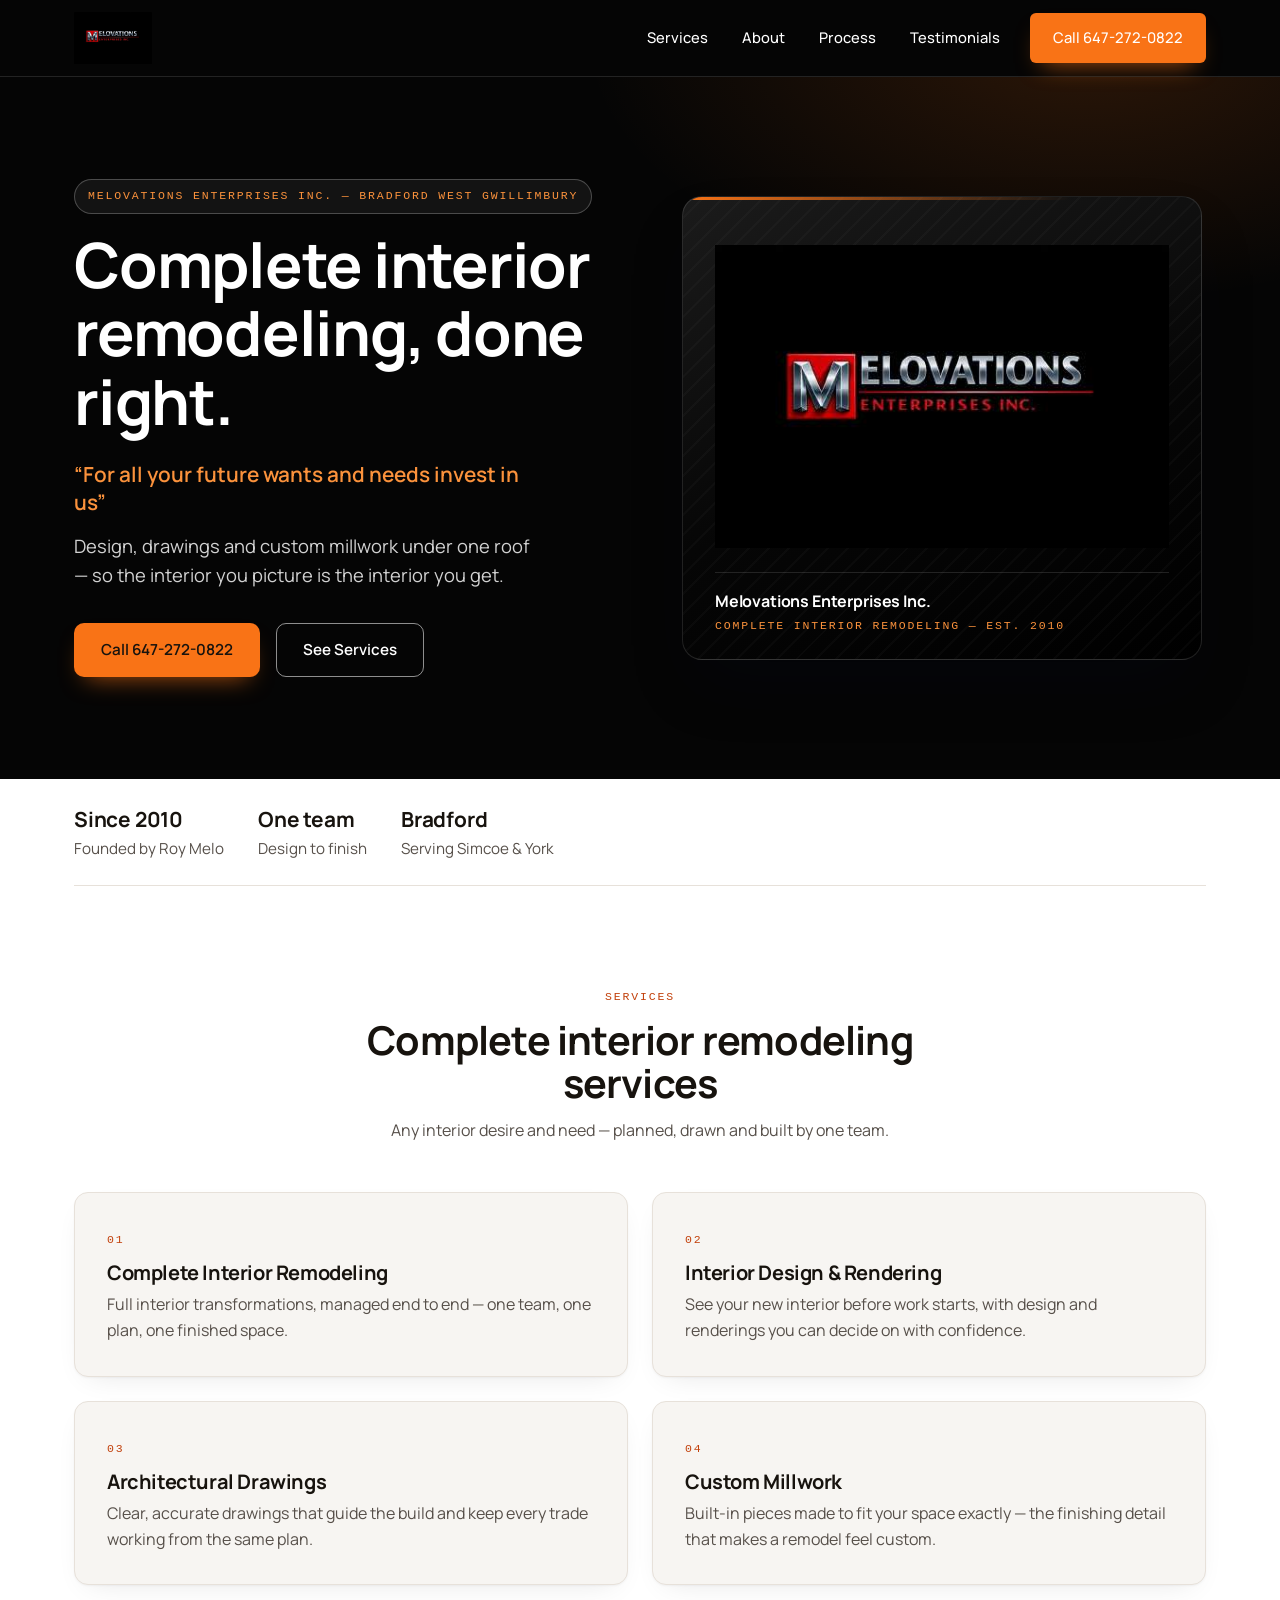
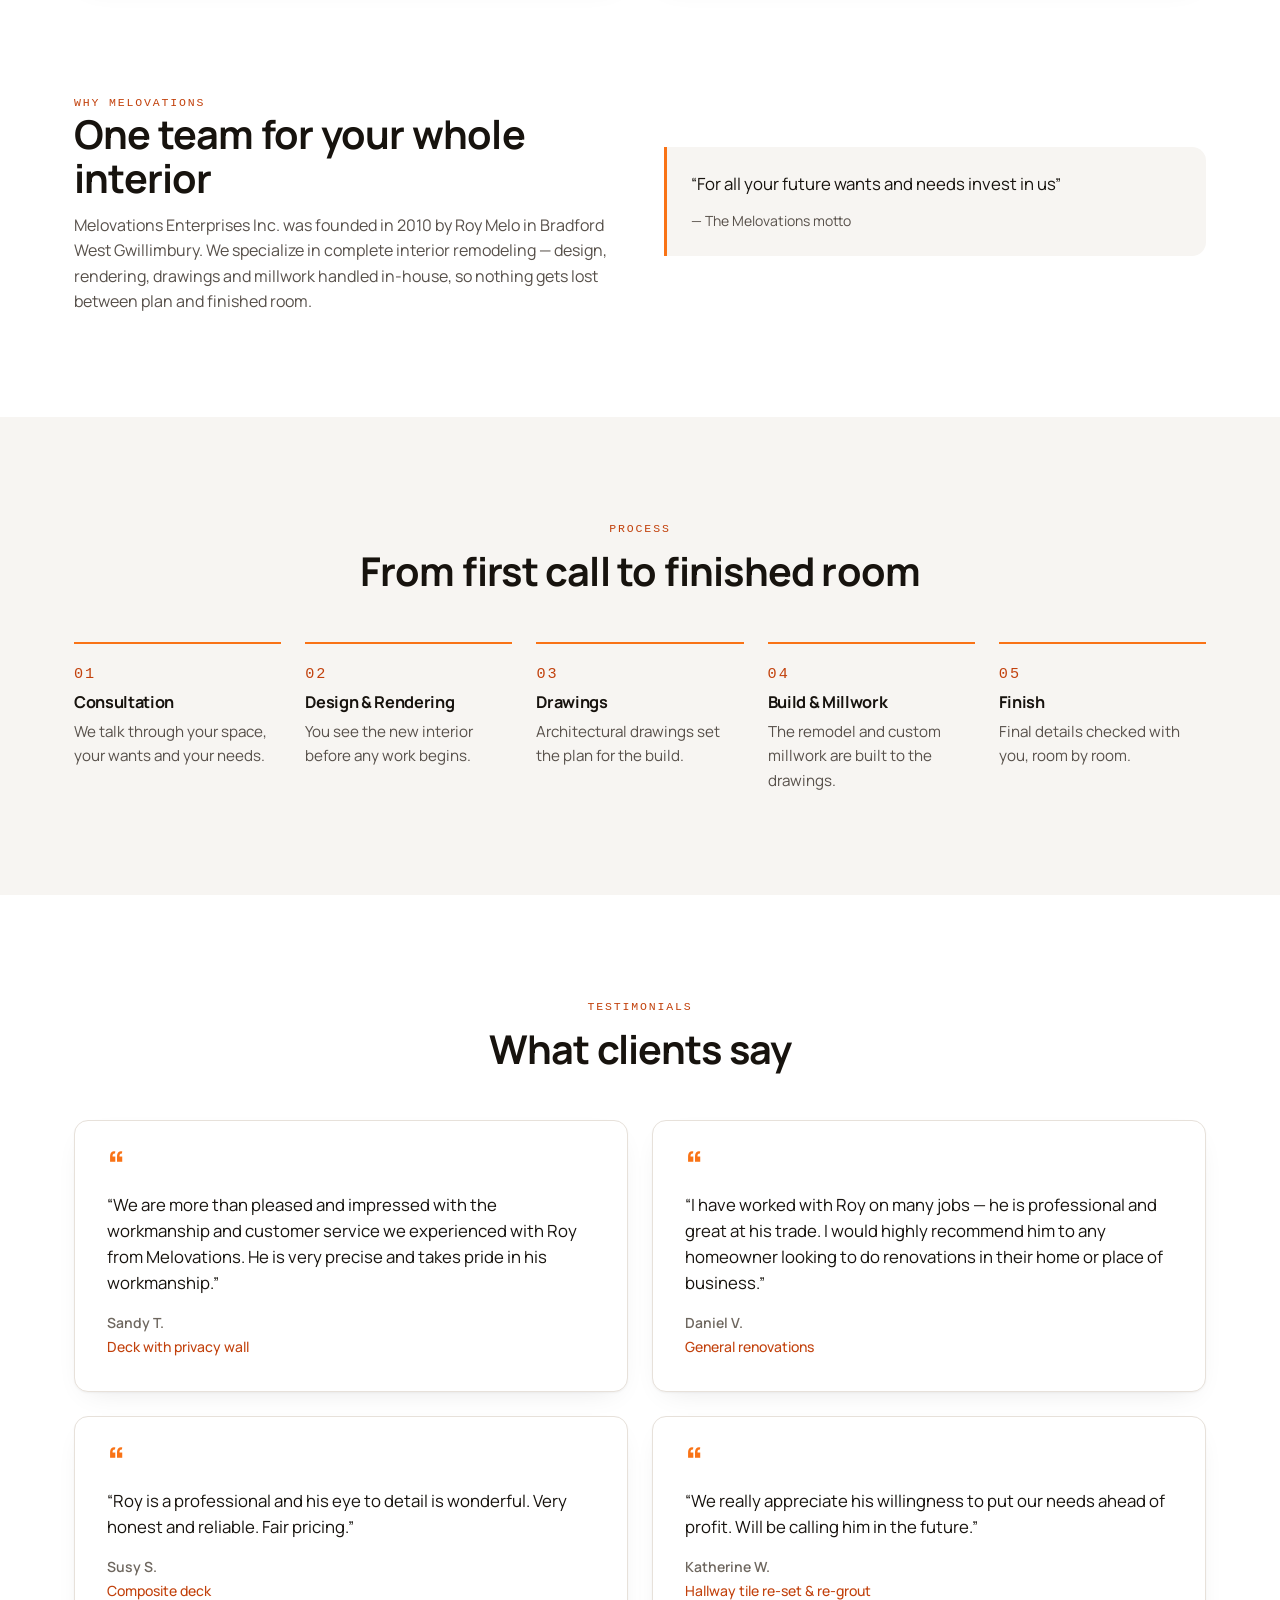
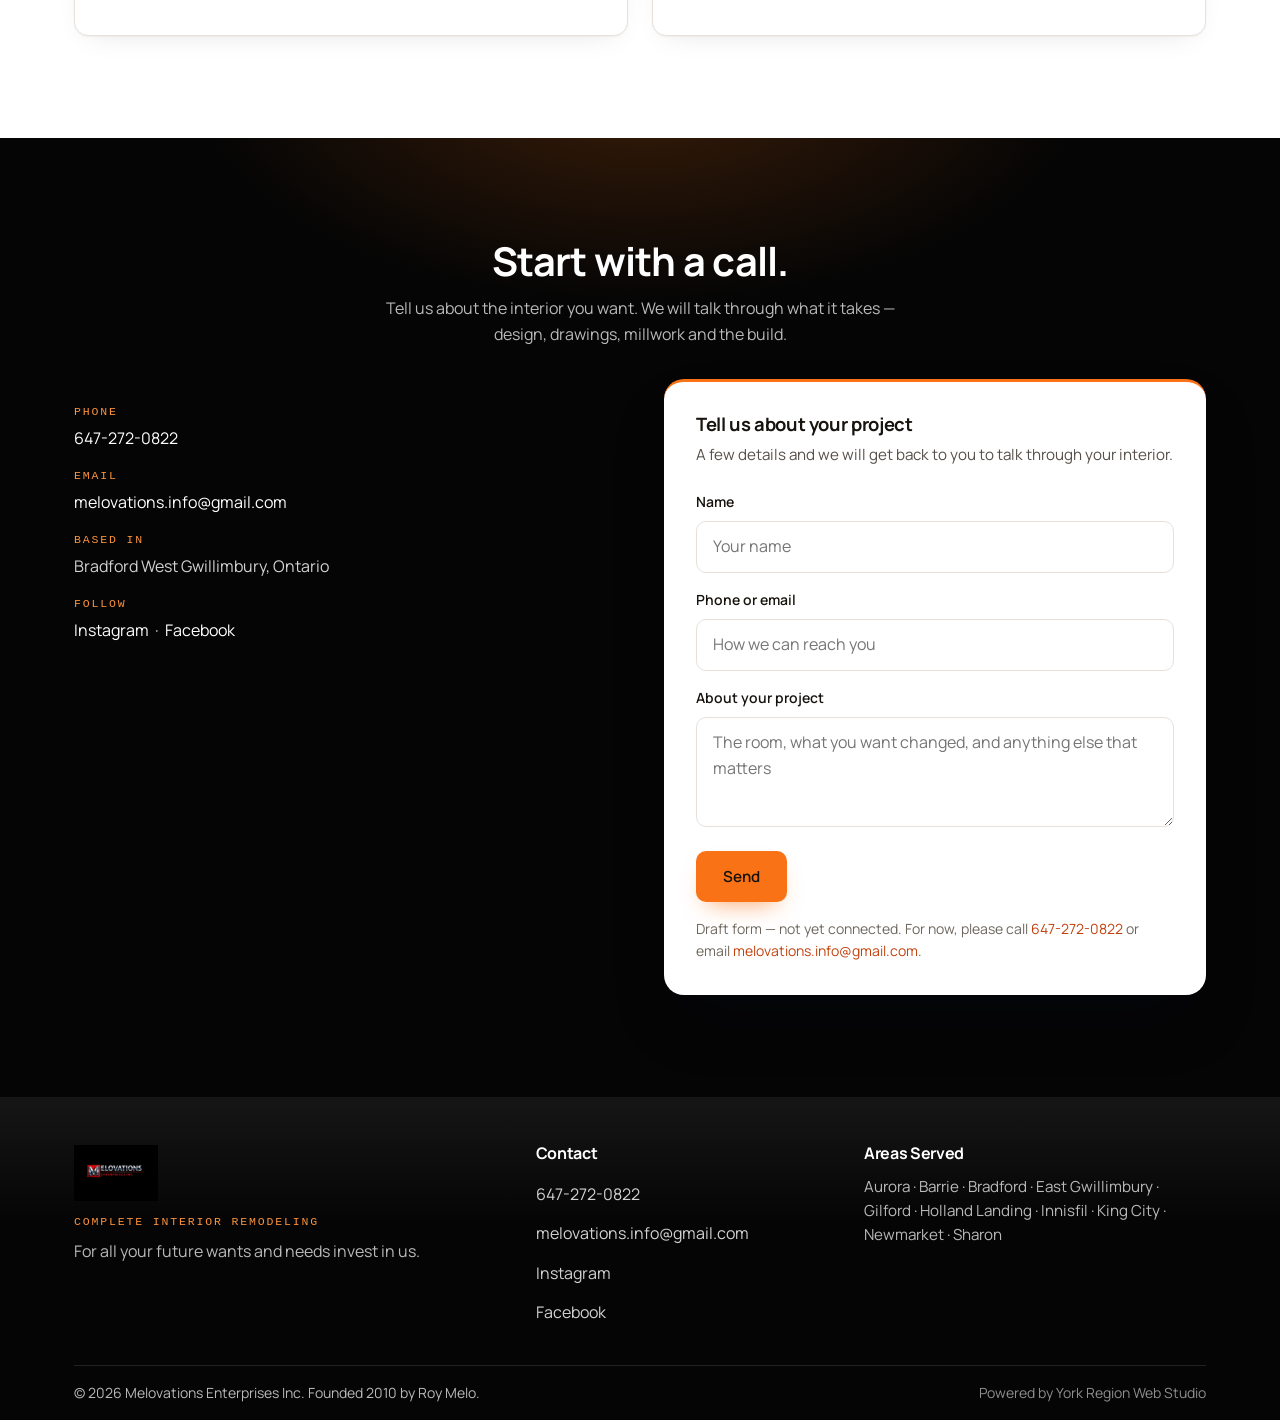
==== index.html @ 51ae9c26 "Update polished website files" ====
<!DOCTYPE html>
<html lang="en">
<head>
<meta charset="UTF-8">
<meta name="viewport" content="width=device-width, initial-scale=1.0">
<title>Interior Remodeling in Bradford | Melovations Enterprises Inc.</title>
<meta name="description" content="Complete interior remodeling in Bradford West Gwillimbury — interior design &amp; rendering, architectural drawings and custom millwork, all under one roof. Call 647-272-0822.">
<link rel="canonical" href="https://www.melovations.ca/">
<meta property="og:type" content="website">
<meta property="og:site_name" content="Melovations Enterprises Inc.">
<meta property="og:title" content="Interior Remodeling in Bradford | Melovations Enterprises Inc.">
<meta property="og:description" content="Complete interior remodeling — interior design &amp; rendering, architectural drawings and custom millwork. For all your future wants and needs invest in us.">
<meta property="og:url" content="https://www.melovations.ca/">
<meta property="og:image" content="https://www.melovations.ca/assets/logo.jpg">
<meta name="twitter:card" content="summary_large_image">
<meta name="robots" content="index, follow">
<link rel="icon" href="favicon.ico" sizes="any">
<link rel="icon" href="favicon.png" type="image/png" sizes="180x180">
<link rel="apple-touch-icon" href="favicon.png">
<link rel="preconnect" href="https://fonts.googleapis.com">
<link rel="preconnect" href="https://fonts.gstatic.com" crossorigin>
<link href="https://fonts.googleapis.com/css2?family=Manrope:wght@500;600;700;800&display=swap" rel="stylesheet">
<link rel="stylesheet" href="styles.css">
<script type="application/ld+json">
{
  "@context": "https://schema.org",
  "@type": "HomeAndConstructionBusiness",
  "name": "Melovations Enterprises Inc.",
  "slogan": "For all your future wants and needs invest in us",
  "url": "https://www.melovations.ca/",
  "logo": "https://www.melovations.ca/assets/logo.jpg",
  "image": "https://www.melovations.ca/assets/logo.jpg",
  "telephone": "+1-647-272-0822",
  "email": "melovations.info@gmail.com",
  "foundingDate": "2010",
  "founder": { "@type": "Person", "name": "Roy Melo" },
  "address": {
    "@type": "PostalAddress",
    "addressLocality": "Bradford West Gwillimbury",
    "addressRegion": "ON",
    "addressCountry": "CA"
  },
  "areaServed": ["Aurora", "Barrie", "Bradford", "East Gwillimbury", "Gilford", "Holland Landing", "Innisfil", "King City", "Newmarket", "Sharon"],
  "sameAs": [
    "https://www.instagram.com/melovations/",
    "https://www.facebook.com/Melovations/"
  ],
  "knowsAbout": ["Complete Interior Remodeling", "Interior Design & Rendering", "Architectural Drawings", "Custom Millwork"]
}
</script>
</head>
<body class="single-page">
<a class="skip-link" href="#main">Skip to content</a>
<header class="site-header">
  <div class="wrap header-inner">
    <a class="brand" href="#main" aria-label="Melovations Enterprises Inc. — home"><img src="assets/logo.jpg" alt="Melovations Enterprises Inc." width="480" height="320" decoding="async"></a>
    <button class="nav-toggle" id="navToggle" aria-label="Open menu" aria-expanded="false" aria-controls="mainNav">
      <svg width="22" height="22" viewBox="0 0 24 24" fill="none" stroke="currentColor" stroke-width="2" stroke-linecap="round" aria-hidden="true"><path d="M4 7h16M4 12h16M4 17h16"/></svg>
    </button>
    <nav class="main-nav" id="mainNav" aria-label="Main">
      <a href="#services">Services</a>
      <a href="#about">About</a>
      <a href="#process">Process</a>
      <a href="#testimonials">Testimonials</a>
      <a class="btn btn-primary" href="tel:+16472720822">Call 647-272-0822</a>
    </nav>
  </div>
</header>

<main id="main">

<!-- HERO (split variant) -->
<section class="hero-split">
  <div class="wrap grid">
    <div class="txt">
      <span class="eyebrow eyebrow-light">Melovations Enterprises Inc. — Bradford West Gwillimbury</span>
      <h1>Complete interior remodeling, done right.</h1>
      <p class="hero-motto">&ldquo;For all your future wants and needs invest in us&rdquo;</p>
      <p class="lead">Design, drawings and custom millwork under one roof — so the interior you picture is the interior you get.</p>
      <div class="hero-actions">
        <a class="btn btn-primary" href="tel:+16472720822">Call 647-272-0822</a>
        <a class="btn btn-ghost" href="#services">See Services</a>
      </div>
    </div>
    <div class="hero-media">
      <figure class="hero-panel">
        <img src="assets/logo.jpg" alt="Melovations Enterprises Inc. logo" width="480" height="320" fetchpriority="high" decoding="async">
        <figcaption><span class="hero-panel-name">Melovations Enterprises Inc.</span><span class="hero-panel-sub">Complete Interior Remodeling — Est. 2010</span></figcaption>
      </figure>
    </div>
  </div>
</section>

<!-- TRUST STRIP -->
<div class="wrap"><div class="trust">
  <div><strong>Since 2010</strong>Founded by Roy Melo</div>
  <div><strong>One team</strong>Design to finish</div>
  <div><strong>Bradford</strong>Serving Simcoe &amp; York</div>
</div></div>

<!-- SERVICES -->
<section id="services" aria-label="Services">
  <div class="wrap">
    <div class="section-header">
      <span class="eyebrow">Services</span>
      <h2>Complete interior remodeling services</h2>
      <p>Any interior desire and need — planned, drawn and built by one team.</p>
    </div>
    <div class="card-grid services-grid">
      <article class="card card-soft"><span class="card-num">01</span><h3>Complete Interior Remodeling</h3><p>Full interior transformations, managed end to end — one team, one plan, one finished space.</p></article>
      <article class="card card-soft"><span class="card-num">02</span><h3>Interior Design &amp; Rendering</h3><p>See your new interior before work starts, with design and renderings you can decide on with confidence.</p></article>
      <article class="card card-soft"><span class="card-num">03</span><h3>Architectural Drawings</h3><p>Clear, accurate drawings that guide the build and keep every trade working from the same plan.</p></article>
      <article class="card card-soft"><span class="card-num">04</span><h3>Custom Millwork</h3><p>Built-in pieces made to fit your space exactly — the finishing detail that makes a remodel feel custom.</p></article>
    </div>
  </div>
</section>

<!-- ABOUT -->
<section id="about" class="section-tight" aria-label="About Melovations">
  <div class="wrap split">
    <div>
      <span class="eyebrow">Why Melovations</span>
      <h2>One team for your whole interior</h2>
      <p>Melovations Enterprises Inc. was founded in 2010 by Roy Melo in Bradford West Gwillimbury. We specialize in complete interior remodeling — design, rendering, drawings and millwork handled in-house, so nothing gets lost between plan and finished room.</p>
    </div>
    <div class="quote">&ldquo;For all your future wants and needs invest in us&rdquo;
      <small>— The Melovations motto</small></div>
  </div>
</section>

<!-- PROCESS -->
<section id="process" class="section-soft" aria-label="Our process">
  <div class="wrap">
    <div class="section-header">
      <span class="eyebrow">Process</span>
      <h2>From first call to finished room</h2>
    </div>
    <div class="process-grid">
      <div class="process-step"><span class="num">01</span><h3>Consultation</h3><p>We talk through your space, your wants and your needs.</p></div>
      <div class="process-step"><span class="num">02</span><h3>Design &amp; Rendering</h3><p>You see the new interior before any work begins.</p></div>
      <div class="process-step"><span class="num">03</span><h3>Drawings</h3><p>Architectural drawings set the plan for the build.</p></div>
      <div class="process-step"><span class="num">04</span><h3>Build &amp; Millwork</h3><p>The remodel and custom millwork are built to the drawings.</p></div>
      <div class="process-step"><span class="num">05</span><h3>Finish</h3><p>Final details checked with you, room by room.</p></div>
    </div>
  </div>
</section>

<!-- TESTIMONIALS -->
<section id="testimonials" aria-label="Testimonials">
  <div class="wrap">
    <div class="section-header">
      <span class="eyebrow">Testimonials</span>
      <h2>What clients say</h2>
    </div>
    <div class="testimonial-grid">
      <figure class="testimonial">
        <blockquote>&ldquo;We are more than pleased and impressed with the workmanship and customer service we experienced with Roy from Melovations. He is very precise and takes pride in his workmanship.&rdquo;</blockquote>
        <figcaption>Sandy T.<span class="project">Deck with privacy wall</span></figcaption>
      </figure>
      <figure class="testimonial">
        <blockquote>&ldquo;I have worked with Roy on many jobs — he is professional and great at his trade. I would highly recommend him to any homeowner looking to do renovations in their home or place of business.&rdquo;</blockquote>
        <figcaption>Daniel V.<span class="project">General renovations</span></figcaption>
      </figure>
      <figure class="testimonial">
        <blockquote>&ldquo;Roy is a professional and his eye to detail is wonderful. Very honest and reliable. Fair pricing.&rdquo;</blockquote>
        <figcaption>Susy S.<span class="project">Composite deck</span></figcaption>
      </figure>
      <figure class="testimonial">
        <blockquote>&ldquo;We really appreciate his willingness to put our needs ahead of profit. Will be calling him in the future.&rdquo;</blockquote>
        <figcaption>Katherine W.<span class="project">Hallway tile re-set &amp; re-grout</span></figcaption>
      </figure>
    </div>
  </div>
</section>

<!-- CONTACT -->
<section class="cta-band" id="contact" aria-label="Contact">
  <div class="wrap">
    <h2>Start with a call.</h2>
    <p>Tell us about the interior you want. We will talk through what it takes — design, drawings, millwork and the build.</p>
    <div class="contact-grid">
      <ul class="contact-list">
        <li><span class="label">Phone</span><a href="tel:+16472720822">647-272-0822</a></li>
        <li><span class="label">Email</span><a href="mailto:melovations.info@gmail.com">melovations.info@gmail.com</a></li>
        <li><span class="label">Based in</span>Bradford West Gwillimbury, Ontario</li>
        <li><span class="label">Follow</span><a href="https://www.instagram.com/melovations/" target="_blank" rel="noopener">Instagram</a> &nbsp;·&nbsp; <a href="https://www.facebook.com/Melovations/" target="_blank" rel="noopener">Facebook</a></li>
      </ul>
      <div class="form-card">
        <h3 class="form-title">Tell us about your project</h3>
        <p class="form-intro">A few details and we will get back to you to talk through your interior.</p>
        <form id="draftForm" novalidate>
          <div class="form-group">
            <label for="fName">Name</label>
            <input id="fName" name="name" type="text" autocomplete="name" placeholder="Your name">
          </div>
          <div class="form-group">
            <label for="fPhone">Phone or email</label>
            <input id="fPhone" name="contact" type="text" autocomplete="tel" inputmode="tel" placeholder="How we can reach you">
          </div>
          <div class="form-group">
            <label for="fMsg">About your project</label>
            <textarea id="fMsg" name="message" placeholder="The room, what you want changed, and anything else that matters"></textarea>
          </div>
          <button class="btn btn-primary" type="submit">Send</button>
          <p class="form-status" id="formStatus" role="status" aria-live="polite"></p>
          <p class="form-note">Draft form — not yet connected. For now, please call <a href="tel:+16472720822">647-272-0822</a> or email <a href="mailto:melovations.info@gmail.com">melovations.info@gmail.com</a>.</p>
        </form>
      </div>
    </div>
  </div>
</section>

</main>

<footer class="site-footer">
  <div class="wrap">
    <div class="footer-top">
      <div class="footer-brand">
        <img src="assets/logo.jpg" alt="Melovations Enterprises Inc." width="480" height="320" loading="lazy" decoding="async">
        <div class="footer-sub">Complete Interior Remodeling</div>
        <p class="footer-tagline">For all your future wants and needs invest in us.</p>
      </div>
      <div class="footer-col">
        <h3>Contact</h3>
        <ul class="footer-links footer-links-stack">
          <li><a href="tel:+16472720822">647-272-0822</a></li>
          <li><a href="mailto:melovations.info@gmail.com">melovations.info@gmail.com</a></li>
          <li><a href="https://www.instagram.com/melovations/" target="_blank" rel="noopener">Instagram</a></li>
          <li><a href="https://www.facebook.com/Melovations/" target="_blank" rel="noopener">Facebook</a></li>
        </ul>
      </div>
      <div class="footer-col">
        <h3>Areas Served</h3>
        <p>Aurora · Barrie · Bradford · East Gwillimbury · Gilford · Holland Landing · Innisfil · King City · Newmarket · Sharon</p>
      </div>
    </div>
    <div class="footer-bottom">
      <span>© 2026 Melovations Enterprises Inc. Founded 2010 by Roy Melo.</span>
      <span class="footer-serving">Powered by York Region Web Studio</span>
    </div>
  </div>
</footer>

<a class="mobile-cta" href="tel:+16472720822">Call 647-272-0822</a>
<script src="script.js" defer></script>
</body>
</html>
---- styles.css ----
/* Melovations Enterprises Inc. — v1 draft
   Layout/CSS approach follows the YRWS Professional Services template
   (split hero, card grid, process steps, dark CTA band, dark footer).
   Brand: black + orange. Logo unchanged. */

:root{
  --brand-dark:#050505;
  --brand-dark-2:#161616;
  --brand-accent:#F97316;
  --brand-accent-deep:#C2410C;
  --brand-accent-light:#FB923C;
  --paper:#FFFFFF;
  --paper-soft:#F7F5F2;
  --ink:#17130E;
  --ink-soft:#57504A;
  --ink-faint:#6E675F;
  --line:#E7E1DA;
  --header-bg:#050505;
  --header-text:#FFFFFF;
  --font-display:"Manrope",-apple-system,"Segoe UI",Helvetica,Arial,sans-serif;
  --font-body:"Manrope",-apple-system,"Segoe UI",Helvetica,Arial,sans-serif;
  --font-mono:ui-monospace,"SF Mono",Menlo,Consolas,monospace;
  --text-hero:clamp(2.4rem,4.5vw + 1rem,3.9rem);
  --text-h2:clamp(1.8rem,1.6vw + 1.2rem,2.5rem);
  --text-h3:1.25rem;
  --text-lead:1.15rem;
  --text-body:1rem;
  --text-small:.875rem;
  --text-eyebrow:.72rem;
  --leading-heading:1.1;
  --leading-body:1.6;
  --space-1:4px; --space-2:8px; --space-3:12px; --space-4:16px;
  --space-5:24px; --space-6:32px; --space-7:48px; --space-8:64px;
  --section-pad:clamp(64px,8vw,104px);
  --card-pad:32px;
  --max:1180px;
  --radius:14px;
  --radius-sm:10px;
  --radius-lg:20px;
  --shadow-1:0 1px 2px rgba(2,6,23,.04),0 10px 28px -14px rgba(2,6,23,.12);
  --shadow-2:0 2px 6px rgba(2,6,23,.05),0 24px 44px -18px rgba(2,6,23,.18);
  --shadow-3:0 32px 64px -16px rgba(2,6,23,.30);
  --ease:cubic-bezier(.22,.61,.36,1);
  --dur:.3s;
  --on-dark:#fff;
  --on-dark-82:rgba(255,255,255,.82);
  --on-dark-72:rgba(255,255,255,.72);
  --on-dark-55:rgba(255,255,255,.55);
  --line-dark:rgba(255,255,255,.12);
  --white:#fff;
  --error:#A83D2E;
  --accent-ring:rgba(249,115,22,.22);
}

*,*::before,*::after{box-sizing:border-box;margin:0;padding:0}
html{scroll-behavior:smooth;scroll-padding-top:88px}
body{font-family:var(--font-body);font-size:var(--text-body);line-height:var(--leading-body);color:var(--ink-soft);background:var(--paper);overflow-x:hidden;-webkit-font-smoothing:antialiased}
img{max-width:100%;display:block}
a{color:var(--brand-accent-deep);text-decoration:none}
h1,h2,h3{font-family:var(--font-display);color:var(--ink);line-height:var(--leading-heading);font-weight:700;letter-spacing:-.02em}
h2{font-size:var(--text-h2)}
h3{font-size:var(--text-h3)}
.wrap{max-width:var(--max);margin:0 auto;padding:0 var(--space-5)}
section{padding:var(--section-pad) 0}
.section-soft{background:var(--paper-soft)}
:focus-visible{outline:2px solid var(--brand-accent);outline-offset:2px}
::selection{background:var(--accent-ring)}
.skip-link{position:absolute;left:var(--space-4);top:-100px;background:var(--brand-dark);color:var(--on-dark);padding:var(--space-2) var(--space-4);z-index:100}
.skip-link:focus{top:0;color:var(--on-dark)}

.eyebrow{font-family:var(--font-mono);font-size:var(--text-eyebrow);font-weight:500;text-transform:uppercase;letter-spacing:.16em;color:var(--brand-accent-deep)}
.eyebrow-light{color:var(--brand-accent-light)}
.lead{font-size:var(--text-lead)}
.section-header{max-width:680px;margin:0 auto var(--space-7);text-align:center}
.section-header .eyebrow{display:block;margin-bottom:var(--space-3)}
.section-header p{margin-top:var(--space-3)}

.btn{display:inline-block;padding:14px 26px;font-size:.95rem;font-weight:600;font-family:var(--font-body);border-radius:var(--radius-sm);border:1px solid transparent;cursor:pointer;transition:transform var(--dur) var(--ease),background var(--dur),color var(--dur),border-color var(--dur),box-shadow var(--dur) var(--ease)}
.btn:hover{transform:translateY(-1px)}
.btn:active{transform:translateY(0)}
/* Primary button: near-black text on bright orange passes contrast (~7:1);
   hover deepens to burnt orange where white text passes (~5:1). */
.btn-primary{background:var(--brand-accent);color:var(--ink);box-shadow:0 12px 24px -12px rgba(249,115,22,.7)}
.btn-primary:hover{background:var(--brand-accent-deep);color:var(--white)}
.btn-ghost{background:transparent;color:var(--on-dark);border-color:var(--on-dark-55)}
.btn-ghost:hover{border-color:var(--on-dark);color:var(--on-dark);background:rgba(255,255,255,.08)}

/* Header — black */
.site-header{position:sticky;top:0;z-index:50;background:var(--header-bg);color:var(--header-text);border-bottom:1px solid var(--line-dark)}
.header-inner{display:flex;align-items:center;justify-content:space-between;gap:var(--space-5);height:76px}
.brand{display:flex;align-items:center;color:var(--header-text)}
.brand img{height:52px;width:auto}
.main-nav{display:flex;align-items:center;gap:26px}
.main-nav a{color:var(--header-text);font-size:.92rem;font-weight:500;white-space:nowrap;transition:color var(--dur);padding:10px 4px;border-radius:6px}
.main-nav a:hover{color:var(--brand-accent-light)}
.main-nav .btn{padding:12px 22px}
.nav-toggle{display:none;background:none;border:0;cursor:pointer;padding:var(--space-2);color:var(--header-text)}

/* Hero — split variant (from template), black + orange */
.hero-split{background:var(--brand-dark);color:var(--on-dark);padding:0;background-image:radial-gradient(720px 380px at 85% -40px,rgba(249,115,22,.16),transparent 70%)}
.hero-split .grid{display:grid;grid-template-columns:1.05fr 1fr;align-items:stretch}
.hero-split .txt{padding:var(--section-pad) var(--space-6) var(--section-pad) 0}
.hero-split h1{color:var(--on-dark);font-size:var(--text-hero)}
.hero-split .eyebrow{display:inline-block;margin-bottom:var(--space-4);padding:7px 13px;border:1px solid rgba(255,255,255,.24);border-radius:999px;background:rgba(255,255,255,.06)}
.hero-motto{font-family:var(--font-display);font-size:1.3rem;font-weight:600;color:var(--brand-accent-light);margin-top:var(--space-5);max-width:460px;line-height:1.35}
.hero-split .lead{color:var(--on-dark-82);margin-top:var(--space-4);max-width:460px}
.hero-actions{display:flex;flex-wrap:wrap;gap:var(--space-4);margin-top:var(--space-6)}
.hero-media{display:flex;align-items:center;justify-content:center;padding:var(--space-7) 0 var(--space-7) var(--space-5)}
/* Framed brand panel: the supplied logo is the only artwork at launch, so it
   is presented as a deliberate framed panel (gradient, border, caption bar)
   rather than a bare image on black. */
.hero-panel{position:relative;width:100%;max-width:520px;margin:0;border:1px solid var(--line-dark);border-radius:var(--radius-lg);background:linear-gradient(160deg,#1b1b1b 0%,#060606 55%,#000 100%);box-shadow:var(--shadow-3);padding:var(--space-7) var(--space-6) var(--space-5);overflow:hidden}
.hero-panel::before{content:"";position:absolute;inset:0;background:repeating-linear-gradient(135deg,rgba(255,255,255,.025) 0 2px,transparent 2px 14px);pointer-events:none}
.hero-panel::after{content:"";position:absolute;top:0;left:0;right:0;height:3px;background:linear-gradient(90deg,var(--brand-accent),transparent 75%)}
.hero-panel img{position:relative;width:100%;height:auto}
.hero-panel figcaption{position:relative;margin-top:var(--space-5);padding-top:var(--space-4);border-top:1px solid var(--line-dark);display:flex;flex-direction:column;gap:2px}
.hero-panel-name{font-family:var(--font-display);font-weight:700;color:var(--on-dark);letter-spacing:-.01em}
.hero-panel-sub{font-family:var(--font-mono);font-size:var(--text-eyebrow);text-transform:uppercase;letter-spacing:.16em;color:var(--brand-accent-light)}

/* Trust strip */
.trust{display:flex;gap:34px;flex-wrap:wrap;padding:var(--space-5) 0;border-bottom:1px solid var(--line)}
.trust div{font-size:.95rem;color:var(--ink-soft)}
.trust strong{display:block;font-family:var(--font-display);font-size:1.3rem;color:var(--ink);letter-spacing:-.01em}

/* Cards */
.card-grid{display:grid;grid-template-columns:repeat(3,1fr);gap:var(--space-5)}
.card{background:var(--white);border:1px solid var(--line);border-radius:var(--radius);padding:var(--card-pad);box-shadow:var(--shadow-1);transition:transform var(--dur) var(--ease),box-shadow var(--dur) var(--ease),border-color var(--dur)}
.card:hover{transform:translateY(-4px);box-shadow:var(--shadow-2);border-color:rgba(249,115,22,.45)}
.card-soft{background:var(--paper-soft)}
.section-tight{padding-top:0}
.card h3{margin:var(--space-3) 0 var(--space-2)}
.card-num{font-family:var(--font-mono);font-size:var(--text-eyebrow);letter-spacing:.16em;color:var(--brand-accent-deep)}
.services-grid{grid-template-columns:repeat(2,1fr)}

/* About split */
.split{display:grid;grid-template-columns:1fr 1fr;gap:var(--space-7);align-items:center}
.split p{color:var(--ink-soft);margin-top:var(--space-3)}
.quote{background:var(--paper-soft);border-left:3px solid var(--brand-accent);padding:var(--space-5);border-radius:0 var(--radius) var(--radius) 0;font-size:1.05rem;color:var(--ink)}
.quote small{display:block;margin-top:var(--space-3);color:var(--ink-soft)}

/* Process */
.process-grid{display:grid;grid-template-columns:repeat(5,1fr);gap:var(--space-5)}
.process-step{border-top:2px solid var(--brand-accent);padding-top:var(--space-4);transition:transform var(--dur) var(--ease)}
.process-step:hover{transform:translateY(-3px)}
.process-step .num{font-family:var(--font-mono);color:var(--brand-accent-deep);letter-spacing:2px;font-size:.95rem}
.process-step h3{font-size:1.02rem;margin:var(--space-2) 0}
.process-step p{font-size:.95rem}

/* Testimonials */
.testimonial-grid{display:grid;grid-template-columns:repeat(2,1fr);gap:var(--space-5)}
.testimonial{position:relative;margin:0;background:var(--white);border:1px solid var(--line);border-radius:var(--radius);padding:var(--card-pad);box-shadow:var(--shadow-1);transition:transform var(--dur) var(--ease),box-shadow var(--dur) var(--ease),border-color var(--dur)}
.testimonial:hover{transform:translateY(-4px);box-shadow:var(--shadow-2);border-color:rgba(249,115,22,.45)}
.testimonial::before{content:"\201C";display:block;font-family:var(--font-display);font-size:2.4rem;font-weight:800;line-height:.6;color:var(--brand-accent);margin-bottom:var(--space-4)}
.testimonial blockquote{margin:0 0 var(--space-4);font-size:1.05rem;line-height:1.55;color:var(--ink)}
.testimonial figcaption{color:var(--ink-faint);font-weight:600;font-size:var(--text-small)}
.testimonial figcaption .project{display:block;font-weight:500;color:var(--brand-accent-deep);margin-top:2px}

/* Contact */
.cta-band{background:var(--brand-dark);color:var(--on-dark);text-align:center;background-image:radial-gradient(640px 320px at 50% -60px,var(--accent-ring),transparent 70%)}
.cta-band h2{color:var(--on-dark)}
.cta-band p{color:var(--on-dark-72);margin:var(--space-3) auto var(--space-6);max-width:52ch}
.cta-band .hero-actions{justify-content:center;margin-top:0}
.contact-grid{display:grid;grid-template-columns:1fr 1fr;gap:var(--space-7);text-align:left;align-items:start}
.contact-list{list-style:none;margin-top:var(--space-5)}
.contact-list li{margin-bottom:var(--space-4);color:var(--on-dark-82)}
.contact-list .label{font-family:var(--font-mono);font-size:var(--text-eyebrow);text-transform:uppercase;letter-spacing:.16em;color:var(--brand-accent-light);display:block;margin-bottom:var(--space-1)}
.contact-list a{color:var(--on-dark);text-underline-offset:3px}
.contact-list a:hover{color:var(--brand-accent-light);text-decoration:underline}
.form-card{background:var(--white);border-radius:var(--radius-lg);box-shadow:var(--shadow-3);padding:var(--space-6);color:var(--ink-soft);text-align:left;border-top:3px solid var(--brand-accent)}
.form-title{font-size:1.15rem;margin-bottom:var(--space-2)}
.form-intro{color:var(--ink-soft);font-size:.95rem;margin:0 0 var(--space-5);max-width:none}
.cta-band .form-intro{color:var(--ink-soft);margin:0 0 var(--space-5);max-width:none;text-align:left}
.form-group{margin-bottom:var(--space-4)}
.form-group label{display:block;font-weight:600;font-size:var(--text-small);color:var(--ink);margin-bottom:var(--space-2)}
.form-group input,.form-group textarea{width:100%;min-height:44px;padding:12px 16px;font:inherit;color:var(--ink);background:var(--white);border:1px solid var(--line);border-radius:var(--radius-sm)}
.form-group textarea{min-height:110px;resize:vertical}
.form-group input:focus,.form-group textarea:focus{border-color:var(--brand-accent);outline:none;box-shadow:0 0 0 4px var(--accent-ring)}
.form-status{margin-top:var(--space-4);font-size:var(--text-small);color:var(--error)}
.form-note{font-size:var(--text-small);color:var(--ink-faint);margin-top:var(--space-3)}
/* The form card sits inside the dark CTA band; keep its helper text on the
   light-card colours instead of inheriting the band's light text. */
.cta-band .form-status{color:var(--error);margin:var(--space-4) 0 0;max-width:none;text-align:left}
.cta-band .form-note{color:var(--ink-faint);margin:var(--space-3) 0 0;max-width:none;text-align:left}

/* Footer — black */
.site-footer{background:linear-gradient(180deg,var(--brand-dark-2),var(--brand-dark) 38%);color:var(--on-dark-72);padding:var(--space-7) 0 0}
.footer-top{display:flex;flex-wrap:wrap;gap:var(--space-6);justify-content:space-between;padding-bottom:var(--space-6)}
.footer-brand img{height:56px;width:auto}
.footer-sub{font-family:var(--font-mono);font-size:var(--text-eyebrow);text-transform:uppercase;letter-spacing:.16em;color:var(--brand-accent-light);margin-top:var(--space-3)}
.footer-tagline{margin-top:var(--space-2);max-width:36ch}
.footer-links{display:flex;flex-wrap:wrap;gap:var(--space-2) var(--space-5);list-style:none}
.footer-links-stack{flex-direction:column;gap:0}
.footer-links a{color:var(--on-dark-82);display:inline-block;padding:7px 0}
.footer-links a:hover{color:var(--brand-accent-light)}
.footer-col h3{color:var(--on-dark);font-size:1rem;margin-bottom:var(--space-3)}
.footer-col p{max-width:38ch;font-size:.95rem}
.footer-bottom{display:flex;flex-wrap:wrap;gap:var(--space-4);align-items:center;justify-content:space-between;border-top:1px solid var(--line-dark);padding:var(--space-4) 0;font-size:var(--text-small)}
.footer-serving{color:var(--on-dark-55)}

/* Mobile CTA */
.mobile-cta{display:none}

@media (max-width:980px){
  .card-grid{grid-template-columns:1fr;max-width:460px;margin:0 auto}
  .services-grid,.testimonial-grid{grid-template-columns:1fr}
  .process-grid{grid-template-columns:repeat(2,1fr)}
  .contact-grid{grid-template-columns:1fr}
  .header-inner{height:64px}
  .brand img{height:44px}
  body.single-page .main-nav{position:fixed;top:64px;left:0;right:0;bottom:0;background:var(--brand-dark);flex-direction:column;align-items:stretch;gap:0;padding:var(--space-4) var(--space-5);transform:translateX(100%);transition:transform var(--dur) var(--ease)}
  body.single-page .main-nav.open{transform:none}
  body.single-page .main-nav a{padding:var(--space-3) 0;border-bottom:1px solid var(--line-dark);font-size:1rem;color:var(--on-dark-82)}
  body.single-page .main-nav .btn{border:0;text-align:left;background:none;box-shadow:none;color:var(--brand-accent-light);padding-left:0}
  body.single-page .nav-toggle{display:inline-flex;align-items:center;justify-content:center;min-width:44px;min-height:44px}
}
@media (max-width:760px){
  .hero-split .grid{grid-template-columns:1fr}
  .hero-split .txt{padding:var(--space-7) 0 var(--space-6)}
  .hero-media{padding:0 0 var(--space-7)}
  .hero-panel{padding:var(--space-6) var(--space-5) var(--space-4)}
  .split{grid-template-columns:1fr}
  .form-card .btn{width:100%;text-align:center}
  /* Call bar: near-black text on bright orange passes contrast; white did not. */
  .mobile-cta{display:flex;position:fixed;left:0;right:0;bottom:0;z-index:60;justify-content:center;align-items:center;min-height:56px;padding:var(--space-3) var(--space-4) calc(var(--space-3) + env(safe-area-inset-bottom));background:var(--brand-accent);color:var(--ink);font-weight:700;box-shadow:0 -10px 28px rgba(2,6,23,.20)}
  body{padding-bottom:72px}
}
@media (max-width:560px){
  .process-grid{grid-template-columns:1fr}
}
@media (prefers-reduced-motion:reduce){
  html{scroll-behavior:auto}
  *,*::before,*::after{transition:none!important;animation:none!important}
}
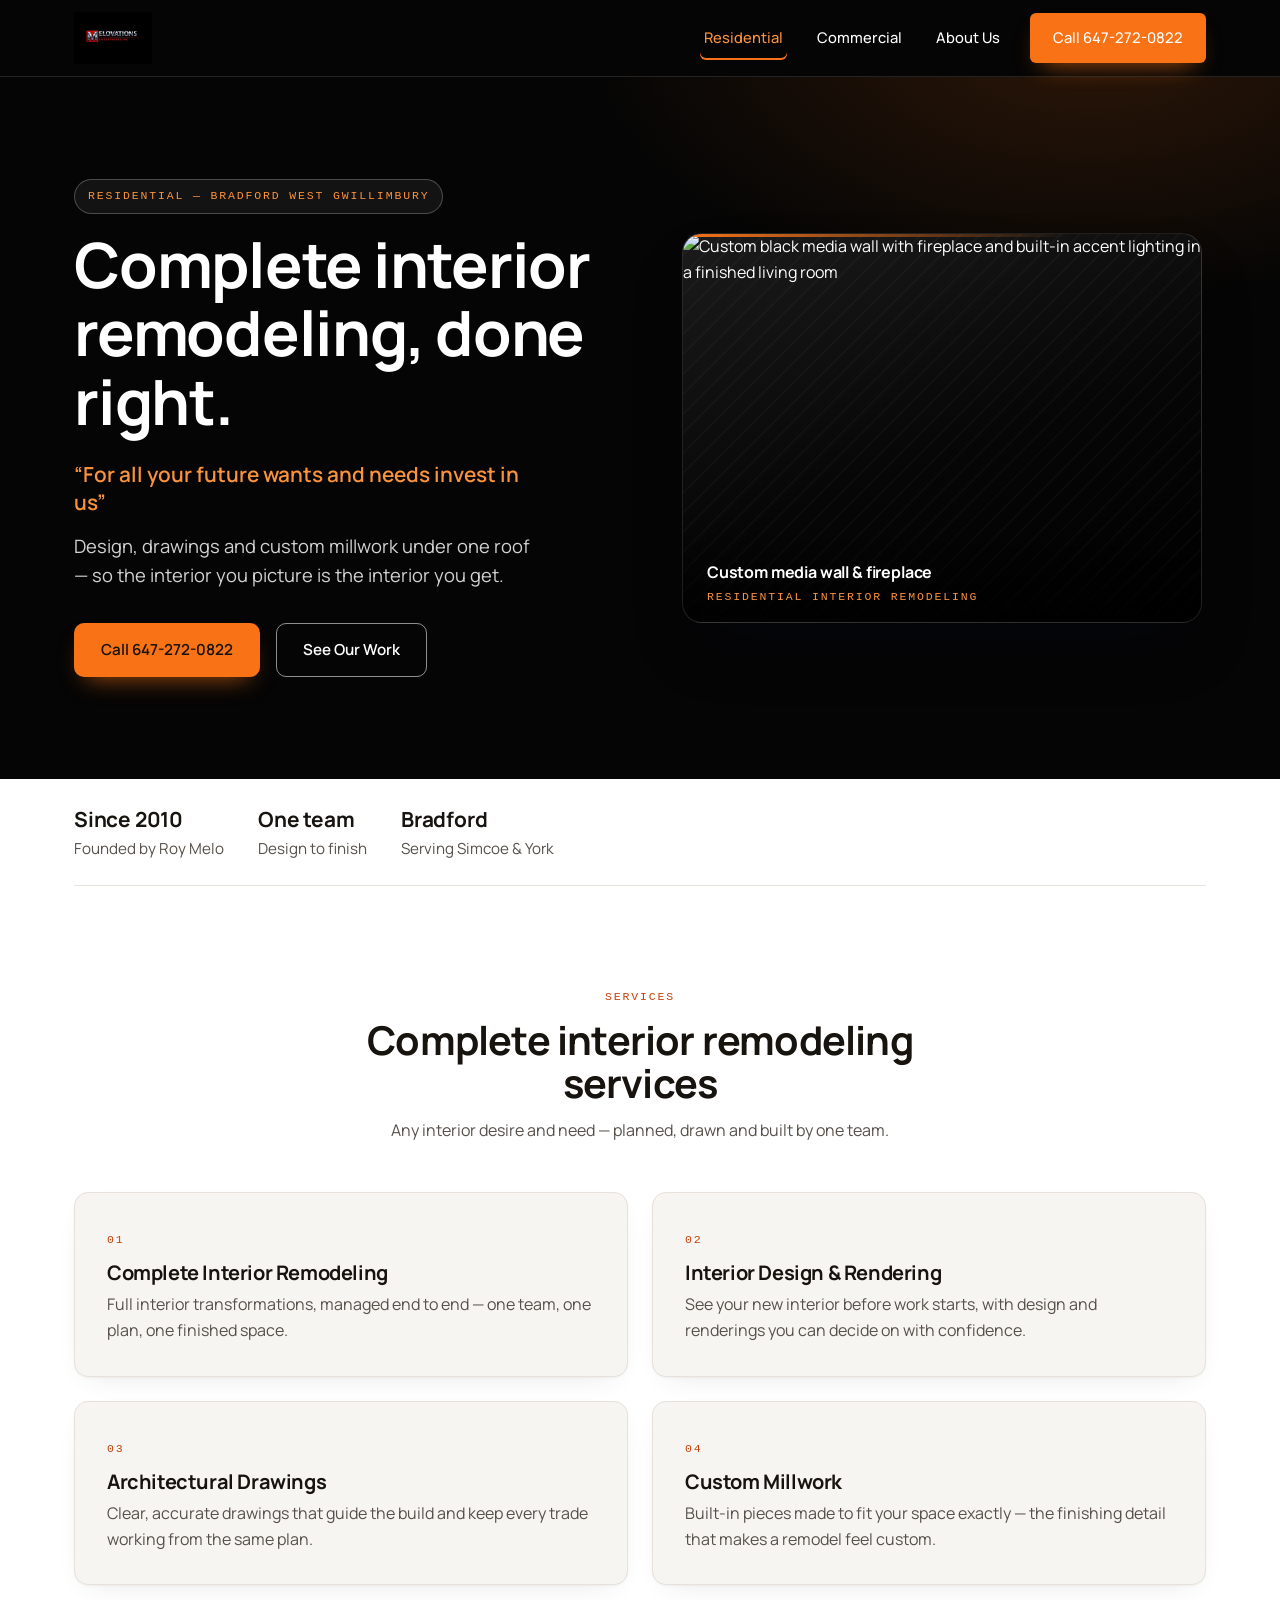
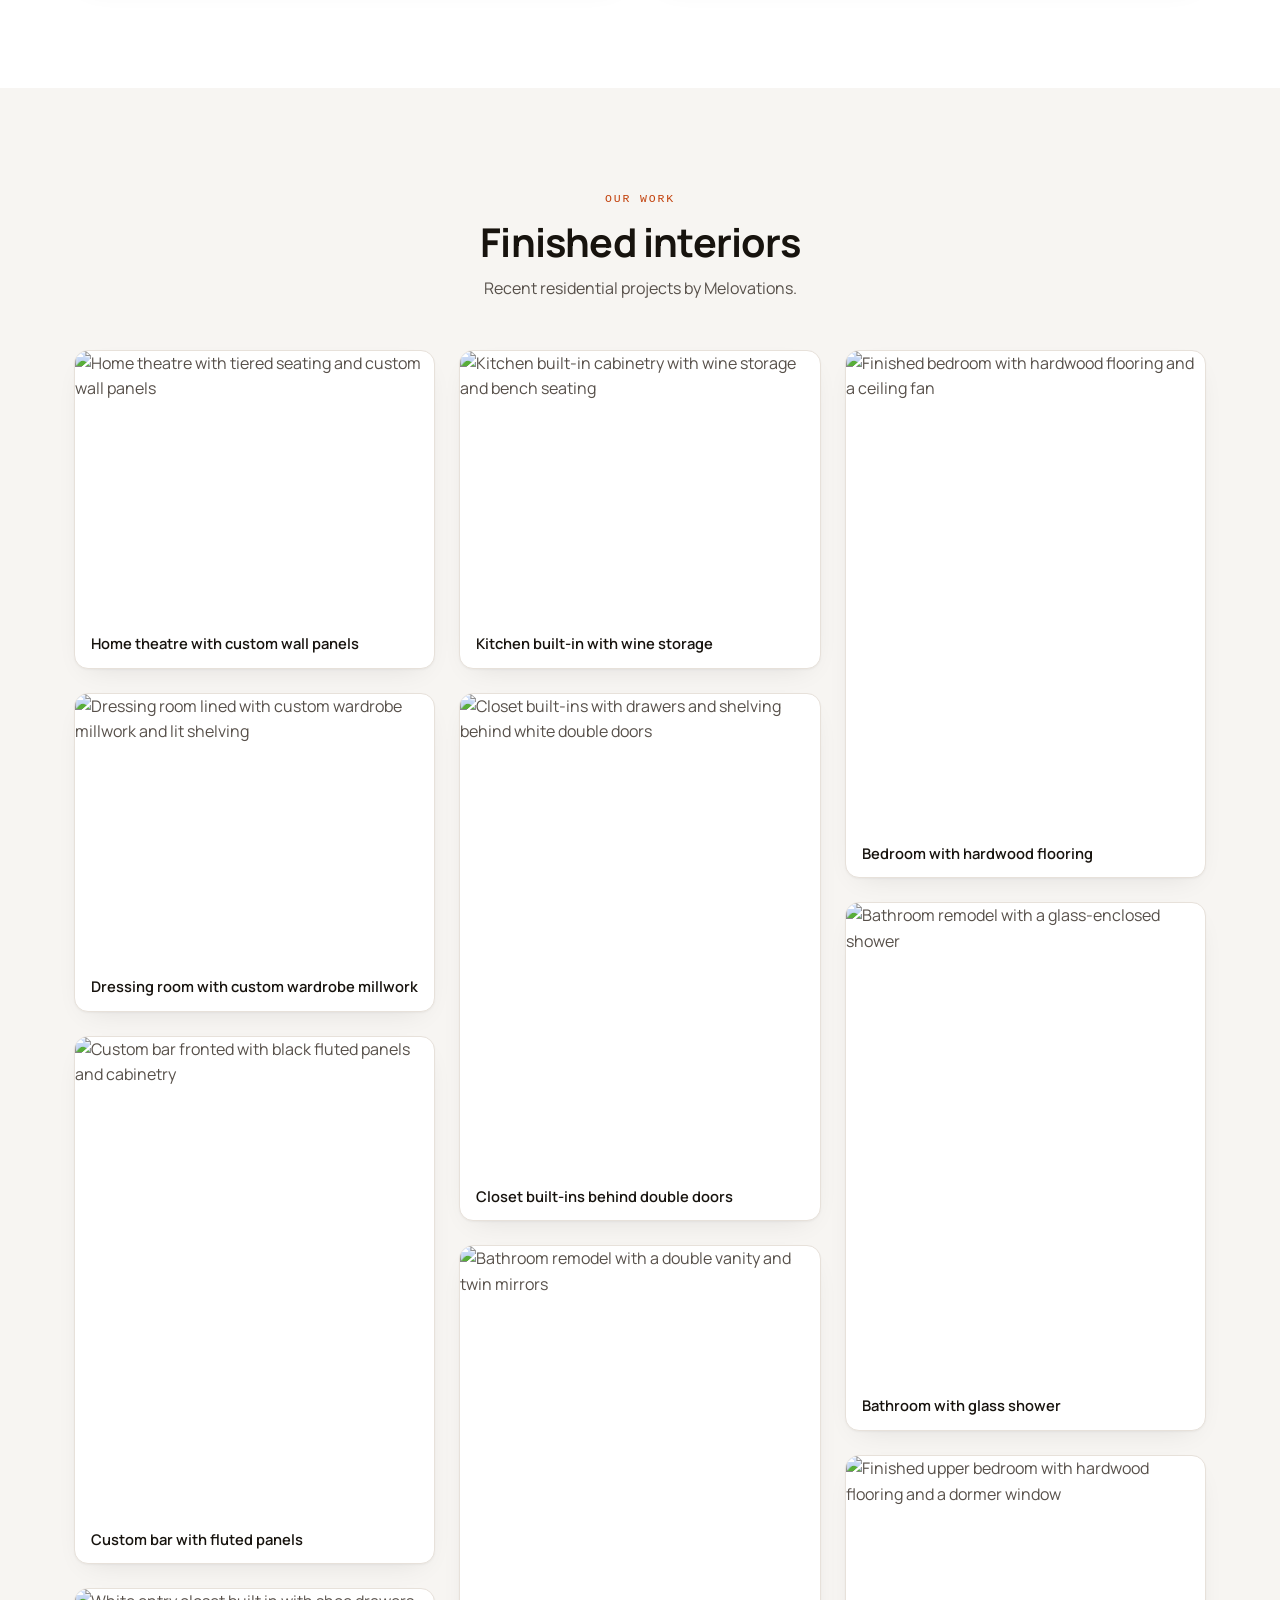
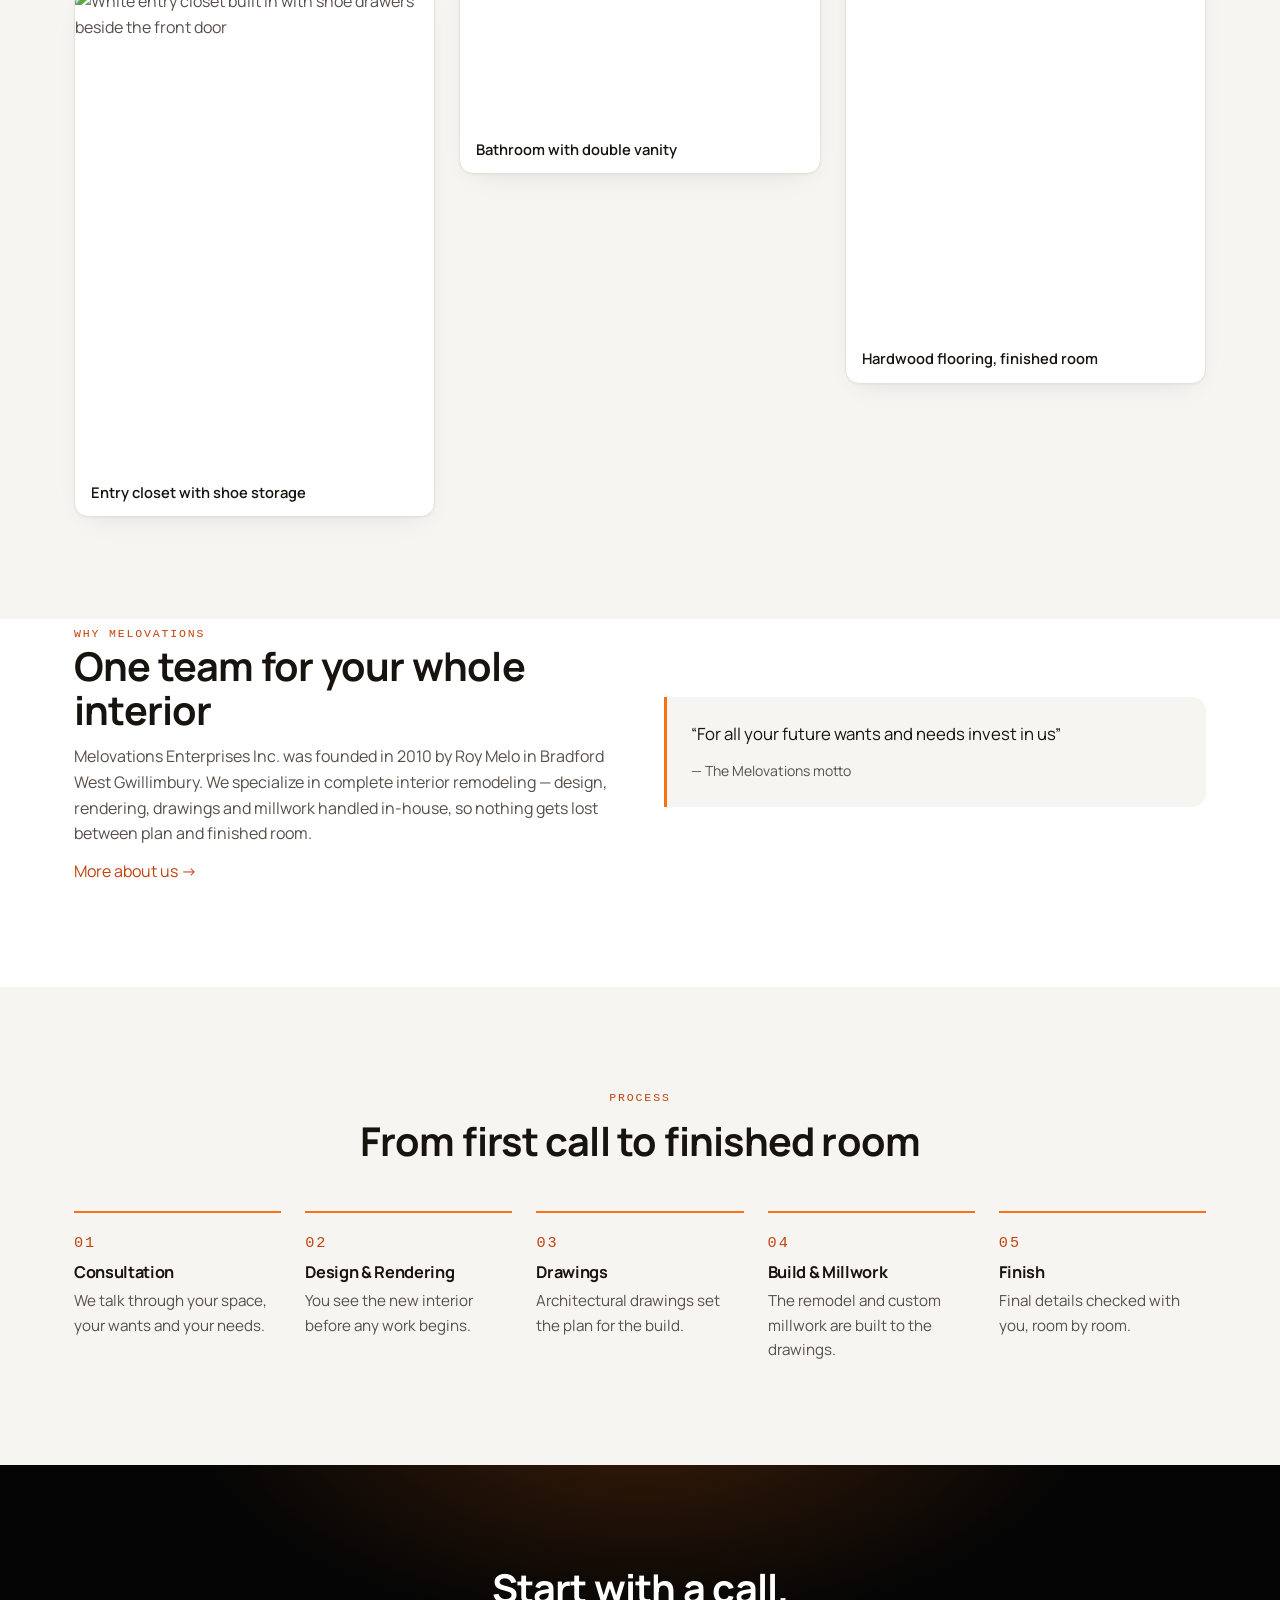
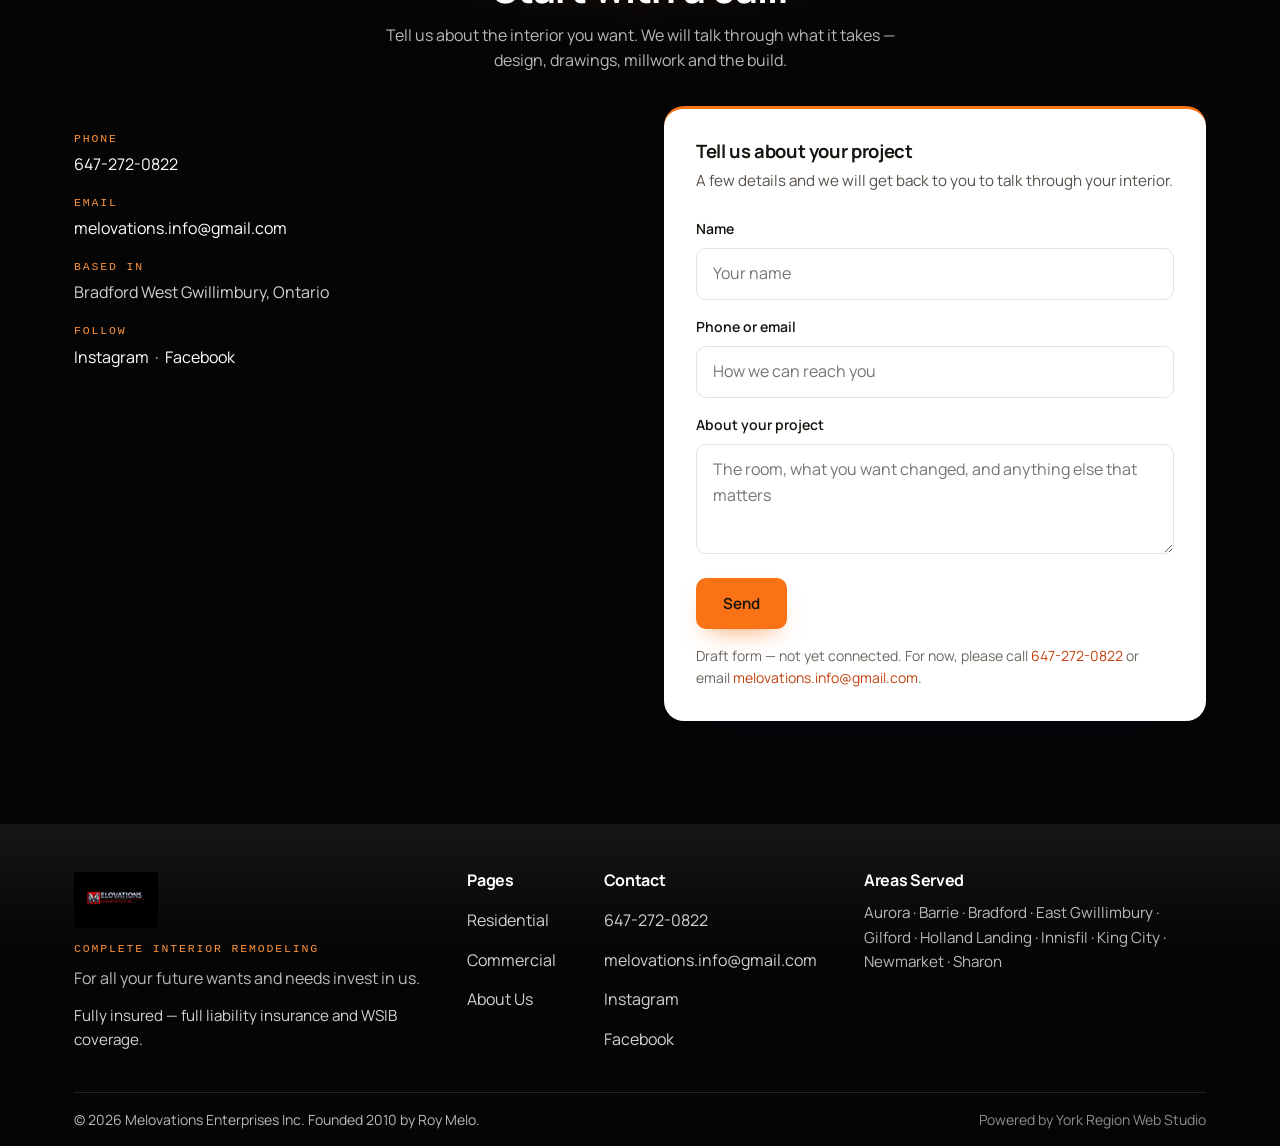
==== commit a7868fda: "Update to 3-page website version" ====
--- a/index.html
+++ b/index.html
@@ -3,15 +3,15 @@
 <head>
 <meta charset="UTF-8">
 <meta name="viewport" content="width=device-width, initial-scale=1.0">
-<title>Interior Remodeling in Bradford | Melovations Enterprises Inc.</title>
-<meta name="description" content="Complete interior remodeling in Bradford West Gwillimbury — interior design &amp; rendering, architectural drawings and custom millwork, all under one roof. Call 647-272-0822.">
-<link rel="canonical" href="https://www.melovations.ca/">
+<title>Residential Interior Remodeling in Bradford | Melovations Enterprises Inc.</title>
+<meta name="description" content="Complete residential interior remodeling in Bradford West Gwillimbury — interior design &amp; rendering, architectural drawings and custom millwork, all under one roof. Call 647-272-0822.">
+<link rel="canonical" href="https://melovations.ca/">
 <meta property="og:type" content="website">
 <meta property="og:site_name" content="Melovations Enterprises Inc.">
-<meta property="og:title" content="Interior Remodeling in Bradford | Melovations Enterprises Inc.">
+<meta property="og:title" content="Residential Interior Remodeling in Bradford | Melovations Enterprises Inc.">
 <meta property="og:description" content="Complete interior remodeling — interior design &amp; rendering, architectural drawings and custom millwork. For all your future wants and needs invest in us.">
-<meta property="og:url" content="https://www.melovations.ca/">
-<meta property="og:image" content="https://www.melovations.ca/assets/logo.jpg">
+<meta property="og:url" content="https://melovations.ca/">
+<meta property="og:image" content="https://melovations.ca/assets/projects/media-wall.jpg">
 <meta name="twitter:card" content="summary_large_image">
 <meta name="robots" content="index, follow">
 <link rel="icon" href="favicon.ico" sizes="any">
@@ -27,9 +27,9 @@
   "@type": "HomeAndConstructionBusiness",
   "name": "Melovations Enterprises Inc.",
   "slogan": "For all your future wants and needs invest in us",
-  "url": "https://www.melovations.ca/",
-  "logo": "https://www.melovations.ca/assets/logo.jpg",
-  "image": "https://www.melovations.ca/assets/logo.jpg",
+  "url": "https://melovations.ca/",
+  "logo": "https://melovations.ca/assets/logo.jpg",
+  "image": "https://melovations.ca/assets/projects/media-wall.jpg",
   "telephone": "+1-647-272-0822",
   "email": "melovations.info@gmail.com",
   "foundingDate": "2010",
@@ -49,19 +49,18 @@
 }
 </script>
 </head>
-<body class="single-page">
+<body>
 <a class="skip-link" href="#main">Skip to content</a>
 <header class="site-header">
   <div class="wrap header-inner">
-    <a class="brand" href="#main" aria-label="Melovations Enterprises Inc. — home"><img src="assets/logo.jpg" alt="Melovations Enterprises Inc." width="480" height="320" decoding="async"></a>
+    <a class="brand" href="index.html" aria-label="Melovations Enterprises Inc. — home"><img src="assets/logo.jpg" alt="Melovations Enterprises Inc." width="480" height="320" decoding="async"></a>
     <button class="nav-toggle" id="navToggle" aria-label="Open menu" aria-expanded="false" aria-controls="mainNav">
       <svg width="22" height="22" viewBox="0 0 24 24" fill="none" stroke="currentColor" stroke-width="2" stroke-linecap="round" aria-hidden="true"><path d="M4 7h16M4 12h16M4 17h16"/></svg>
     </button>
     <nav class="main-nav" id="mainNav" aria-label="Main">
-      <a href="#services">Services</a>
-      <a href="#about">About</a>
-      <a href="#process">Process</a>
-      <a href="#testimonials">Testimonials</a>
+      <a href="index.html" aria-current="page">Residential</a>
+      <a href="commercial.html">Commercial</a>
+      <a href="about.html">About Us</a>
       <a class="btn btn-primary" href="tel:+16472720822">Call 647-272-0822</a>
     </nav>
   </div>
@@ -73,19 +72,19 @@
 <section class="hero-split">
   <div class="wrap grid">
     <div class="txt">
-      <span class="eyebrow eyebrow-light">Melovations Enterprises Inc. — Bradford West Gwillimbury</span>
+      <span class="eyebrow eyebrow-light">Residential — Bradford West Gwillimbury</span>
       <h1>Complete interior remodeling, done right.</h1>
       <p class="hero-motto">&ldquo;For all your future wants and needs invest in us&rdquo;</p>
       <p class="lead">Design, drawings and custom millwork under one roof — so the interior you picture is the interior you get.</p>
       <div class="hero-actions">
         <a class="btn btn-primary" href="tel:+16472720822">Call 647-272-0822</a>
-        <a class="btn btn-ghost" href="#services">See Services</a>
+        <a class="btn btn-ghost" href="#gallery">See Our Work</a>
       </div>
     </div>
     <div class="hero-media">
-      <figure class="hero-panel">
-        <img src="assets/logo.jpg" alt="Melovations Enterprises Inc. logo" width="480" height="320" fetchpriority="high" decoding="async">
-        <figcaption><span class="hero-panel-name">Melovations Enterprises Inc.</span><span class="hero-panel-sub">Complete Interior Remodeling — Est. 2010</span></figcaption>
+      <figure class="hero-panel hero-panel-photo">
+        <img src="assets/projects/media-wall.jpg" alt="Custom black media wall with fireplace and built-in accent lighting in a finished living room" width="480" height="360" fetchpriority="high" decoding="async">
+        <figcaption><span class="hero-panel-name">Custom media wall &amp; fireplace</span><span class="hero-panel-sub">Residential Interior Remodeling</span></figcaption>
       </figure>
     </div>
   </div>
@@ -115,13 +114,67 @@
   </div>
 </section>
 
-<!-- ABOUT -->
-<section id="about" class="section-tight" aria-label="About Melovations">
+<!-- GALLERY -->
+<section id="gallery" class="section-soft" aria-label="Recent residential work">
+  <div class="wrap">
+    <div class="section-header">
+      <span class="eyebrow">Our Work</span>
+      <h2>Finished interiors</h2>
+      <p>Recent residential projects by Melovations.</p>
+    </div>
+    <div class="gallery">
+      <figure>
+        <img src="assets/projects/home-theatre.jpg" alt="Home theatre with tiered seating and custom wall panels" width="480" height="360" loading="lazy" decoding="async">
+        <figcaption>Home theatre with custom wall panels</figcaption>
+      </figure>
+      <figure>
+        <img src="assets/projects/dressing-room.jpg" alt="Dressing room lined with custom wardrobe millwork and lit shelving" width="320" height="240" loading="lazy" decoding="async">
+        <figcaption>Dressing room with custom wardrobe millwork</figcaption>
+      </figure>
+      <figure>
+        <img src="assets/projects/fluted-bar.jpg" alt="Custom bar fronted with black fluted panels and cabinetry" width="360" height="480" loading="lazy" decoding="async">
+        <figcaption>Custom bar with fluted panels</figcaption>
+      </figure>
+      <figure>
+        <img src="assets/projects/entry-closet.jpg" alt="White entry closet built in with shoe drawers beside the front door" width="240" height="320" loading="lazy" decoding="async">
+        <figcaption>Entry closet with shoe storage</figcaption>
+      </figure>
+      <figure>
+        <img src="assets/projects/kitchen-wine-cabinet.jpg" alt="Kitchen built-in cabinetry with wine storage and bench seating" width="320" height="240" loading="lazy" decoding="async">
+        <figcaption>Kitchen built-in with wine storage</figcaption>
+      </figure>
+      <figure>
+        <img src="assets/projects/closet-double-doors.jpg" alt="Closet built-ins with drawers and shelving behind white double doors" width="360" height="480" loading="lazy" decoding="async">
+        <figcaption>Closet built-ins behind double doors</figcaption>
+      </figure>
+      <figure>
+        <img src="assets/projects/bathroom-vanity.jpg" alt="Bathroom remodel with a double vanity and twin mirrors" width="240" height="320" loading="lazy" decoding="async">
+        <figcaption>Bathroom with double vanity</figcaption>
+      </figure>
+      <figure>
+        <img src="assets/projects/bedroom-hardwood-1.jpg" alt="Finished bedroom with hardwood flooring and a ceiling fan" width="240" height="320" loading="lazy" decoding="async">
+        <figcaption>Bedroom with hardwood flooring</figcaption>
+      </figure>
+      <figure>
+        <img src="assets/projects/bathroom-glass-shower.jpg" alt="Bathroom remodel with a glass-enclosed shower" width="240" height="320" loading="lazy" decoding="async">
+        <figcaption>Bathroom with glass shower</figcaption>
+      </figure>
+      <figure>
+        <img src="assets/projects/bedroom-hardwood-2.jpg" alt="Finished upper bedroom with hardwood flooring and a dormer window" width="240" height="320" loading="lazy" decoding="async">
+        <figcaption>Hardwood flooring, finished room</figcaption>
+      </figure>
+    </div>
+  </div>
+</section>
+
+<!-- WHY / ABOUT TEASER -->
+<section class="section-tight" aria-label="Why Melovations">
   <div class="wrap split">
     <div>
       <span class="eyebrow">Why Melovations</span>
       <h2>One team for your whole interior</h2>
       <p>Melovations Enterprises Inc. was founded in 2010 by Roy Melo in Bradford West Gwillimbury. We specialize in complete interior remodeling — design, rendering, drawings and millwork handled in-house, so nothing gets lost between plan and finished room.</p>
+      <p><a href="about.html">More about us &rarr;</a></p>
     </div>
     <div class="quote">&ldquo;For all your future wants and needs invest in us&rdquo;
       <small>— The Melovations motto</small></div>
@@ -141,34 +194,6 @@
       <div class="process-step"><span class="num">03</span><h3>Drawings</h3><p>Architectural drawings set the plan for the build.</p></div>
       <div class="process-step"><span class="num">04</span><h3>Build &amp; Millwork</h3><p>The remodel and custom millwork are built to the drawings.</p></div>
       <div class="process-step"><span class="num">05</span><h3>Finish</h3><p>Final details checked with you, room by room.</p></div>
-    </div>
-  </div>
-</section>
-
-<!-- TESTIMONIALS -->
-<section id="testimonials" aria-label="Testimonials">
-  <div class="wrap">
-    <div class="section-header">
-      <span class="eyebrow">Testimonials</span>
-      <h2>What clients say</h2>
-    </div>
-    <div class="testimonial-grid">
-      <figure class="testimonial">
-        <blockquote>&ldquo;We are more than pleased and impressed with the workmanship and customer service we experienced with Roy from Melovations. He is very precise and takes pride in his workmanship.&rdquo;</blockquote>
-        <figcaption>Sandy T.<span class="project">Deck with privacy wall</span></figcaption>
-      </figure>
-      <figure class="testimonial">
-        <blockquote>&ldquo;I have worked with Roy on many jobs — he is professional and great at his trade. I would highly recommend him to any homeowner looking to do renovations in their home or place of business.&rdquo;</blockquote>
-        <figcaption>Daniel V.<span class="project">General renovations</span></figcaption>
-      </figure>
-      <figure class="testimonial">
-        <blockquote>&ldquo;Roy is a professional and his eye to detail is wonderful. Very honest and reliable. Fair pricing.&rdquo;</blockquote>
-        <figcaption>Susy S.<span class="project">Composite deck</span></figcaption>
-      </figure>
-      <figure class="testimonial">
-        <blockquote>&ldquo;We really appreciate his willingness to put our needs ahead of profit. Will be calling him in the future.&rdquo;</blockquote>
-        <figcaption>Katherine W.<span class="project">Hallway tile re-set &amp; re-grout</span></figcaption>
-      </figure>
     </div>
   </div>
 </section>
@@ -219,6 +244,15 @@
         <img src="assets/logo.jpg" alt="Melovations Enterprises Inc." width="480" height="320" loading="lazy" decoding="async">
         <div class="footer-sub">Complete Interior Remodeling</div>
         <p class="footer-tagline">For all your future wants and needs invest in us.</p>
+        <p class="footer-insure">Fully insured — full liability insurance and WSIB coverage.</p>
+      </div>
+      <div class="footer-col">
+        <h3>Pages</h3>
+        <ul class="footer-links footer-links-stack">
+          <li><a href="index.html">Residential</a></li>
+          <li><a href="commercial.html">Commercial</a></li>
+          <li><a href="about.html">About Us</a></li>
+        </ul>
       </div>
       <div class="footer-col">
         <h3>Contact</h3>
--- a/styles.css
+++ b/styles.css
@@ -93,6 +93,7 @@
 .main-nav{display:flex;align-items:center;gap:26px}
 .main-nav a{color:var(--header-text);font-size:.92rem;font-weight:500;white-space:nowrap;transition:color var(--dur);padding:10px 4px;border-radius:6px}
 .main-nav a:hover{color:var(--brand-accent-light)}
+.main-nav a[aria-current="page"]{color:var(--brand-accent-light);box-shadow:inset 0 -2px 0 var(--brand-accent)}
 .main-nav .btn{padding:12px 22px}
 .nav-toggle{display:none;background:none;border:0;cursor:pointer;padding:var(--space-2);color:var(--header-text)}
 
@@ -114,6 +115,30 @@
 .hero-panel::after{content:"";position:absolute;top:0;left:0;right:0;height:3px;background:linear-gradient(90deg,var(--brand-accent),transparent 75%)}
 .hero-panel img{position:relative;width:100%;height:auto}
 .hero-panel figcaption{position:relative;margin-top:var(--space-5);padding-top:var(--space-4);border-top:1px solid var(--line-dark);display:flex;flex-direction:column;gap:2px}
+/* Photo variant: real project photo fills the framed panel, caption overlays. */
+.hero-panel-photo{padding:0}
+.hero-panel-photo img{width:100%;height:100%;aspect-ratio:4/3;object-fit:cover}
+.hero-panel-photo figcaption{position:absolute;left:0;right:0;bottom:0;margin:0;padding:var(--space-6) var(--space-5) var(--space-4);border-top:0;background:linear-gradient(180deg,transparent,rgba(0,0,0,.85))}
+
+/* Page hero (Commercial / About) */
+.page-hero{background:var(--brand-dark);color:var(--on-dark);padding:var(--space-8) 0;background-image:radial-gradient(720px 380px at 85% -40px,rgba(249,115,22,.16),transparent 70%)}
+.page-hero .eyebrow{display:inline-block;margin-bottom:var(--space-4);padding:7px 13px;border:1px solid rgba(255,255,255,.24);border-radius:999px;background:rgba(255,255,255,.06)}
+.page-hero h1{color:var(--on-dark);font-size:var(--text-hero);max-width:18ch}
+.page-hero .lead{color:var(--on-dark-82);margin-top:var(--space-4);max-width:56ch}
+
+/* Insurance callout */
+.insure{background:var(--paper-soft);border:1px solid var(--line);border-left:3px solid var(--brand-accent);border-radius:var(--radius);padding:var(--space-6);box-shadow:var(--shadow-1)}
+.insure-title{font-size:1.35rem;margin-bottom:var(--space-2)}
+.insure p{color:var(--ink-soft)}
+.footer-insure{margin-top:var(--space-3);color:var(--on-dark-82);font-size:.95rem;max-width:38ch}
+
+/* Photo gallery */
+.gallery{columns:3;column-gap:var(--space-5)}
+.gallery figure{break-inside:avoid;margin:0 0 var(--space-5);background:var(--white);border:1px solid var(--line);border-radius:var(--radius);overflow:hidden;box-shadow:var(--shadow-1);transition:transform var(--dur) var(--ease),box-shadow var(--dur) var(--ease),border-color var(--dur)}
+.gallery figure:hover{transform:translateY(-4px);box-shadow:var(--shadow-2);border-color:rgba(249,115,22,.45)}
+.gallery img{width:100%;height:auto;transition:transform var(--dur) var(--ease)}
+.gallery figure:hover img{transform:scale(1.02)}
+.gallery figcaption{padding:var(--space-3) var(--space-4);font-size:.92rem;font-weight:600;color:var(--ink)}
 .hero-panel-name{font-family:var(--font-display);font-weight:700;color:var(--on-dark);letter-spacing:-.01em}
 .hero-panel-sub{font-family:var(--font-mono);font-size:var(--text-eyebrow);text-transform:uppercase;letter-spacing:.16em;color:var(--brand-accent-light)}
 
@@ -207,11 +232,13 @@
   .contact-grid{grid-template-columns:1fr}
   .header-inner{height:64px}
   .brand img{height:44px}
-  body.single-page .main-nav{position:fixed;top:64px;left:0;right:0;bottom:0;background:var(--brand-dark);flex-direction:column;align-items:stretch;gap:0;padding:var(--space-4) var(--space-5);transform:translateX(100%);transition:transform var(--dur) var(--ease)}
-  body.single-page .main-nav.open{transform:none}
-  body.single-page .main-nav a{padding:var(--space-3) 0;border-bottom:1px solid var(--line-dark);font-size:1rem;color:var(--on-dark-82)}
-  body.single-page .main-nav .btn{border:0;text-align:left;background:none;box-shadow:none;color:var(--brand-accent-light);padding-left:0}
-  body.single-page .nav-toggle{display:inline-flex;align-items:center;justify-content:center;min-width:44px;min-height:44px}
+  .main-nav{position:fixed;top:64px;left:0;right:0;bottom:0;background:var(--brand-dark);flex-direction:column;align-items:stretch;gap:0;padding:var(--space-4) var(--space-5);transform:translateX(100%);transition:transform var(--dur) var(--ease)}
+  .main-nav.open{transform:none}
+  .main-nav a{padding:var(--space-3) 0;border-bottom:1px solid var(--line-dark);font-size:1rem;color:var(--on-dark-82)}
+  .main-nav a[aria-current="page"]{box-shadow:none;color:var(--brand-accent-light)}
+  .main-nav .btn{border:0;text-align:left;background:none;box-shadow:none;color:var(--brand-accent-light);padding-left:0}
+  .nav-toggle{display:inline-flex;align-items:center;justify-content:center;min-width:44px;min-height:44px}
+  .gallery{columns:2}
 }
 @media (max-width:760px){
   .hero-split .grid{grid-template-columns:1fr}
@@ -226,6 +253,8 @@
 }
 @media (max-width:560px){
   .process-grid{grid-template-columns:1fr}
+  .gallery{columns:1}
+  .insure{padding:var(--space-5)}
 }
 @media (prefers-reduced-motion:reduce){
   html{scroll-behavior:auto}
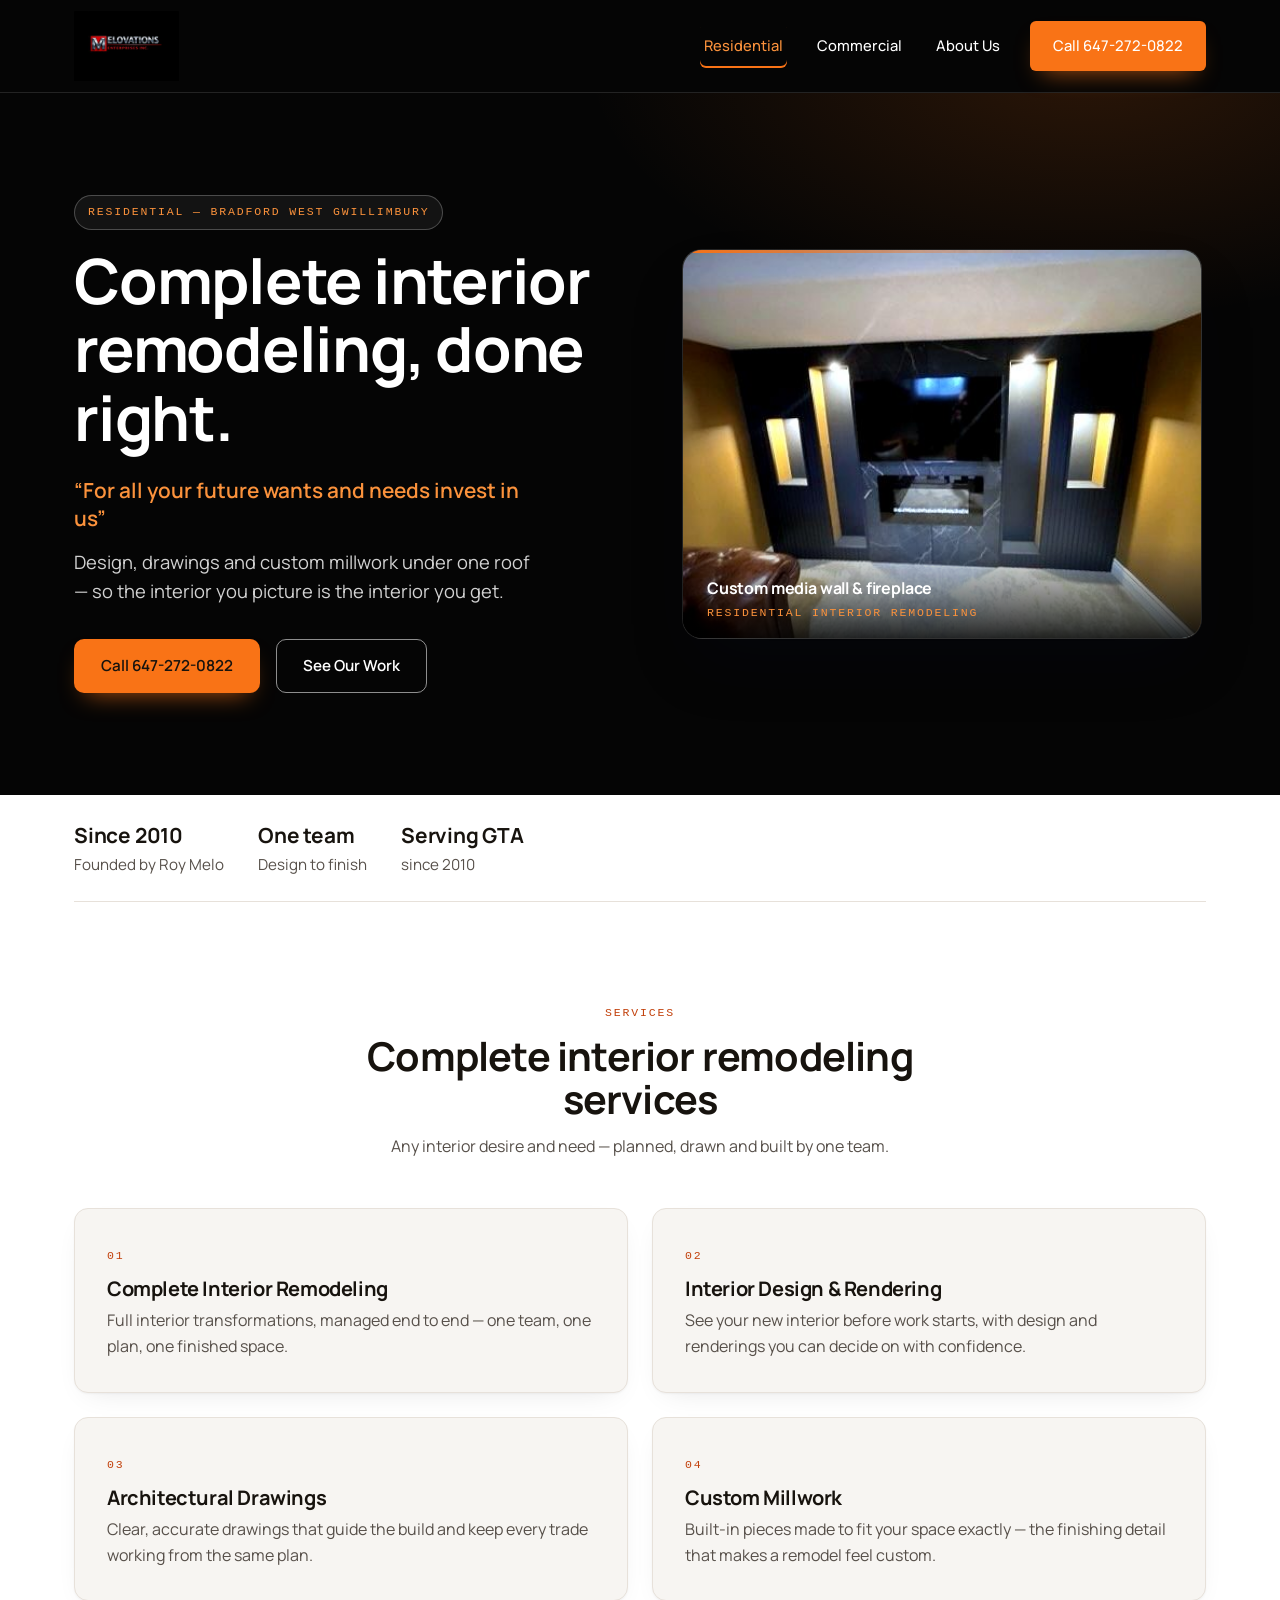
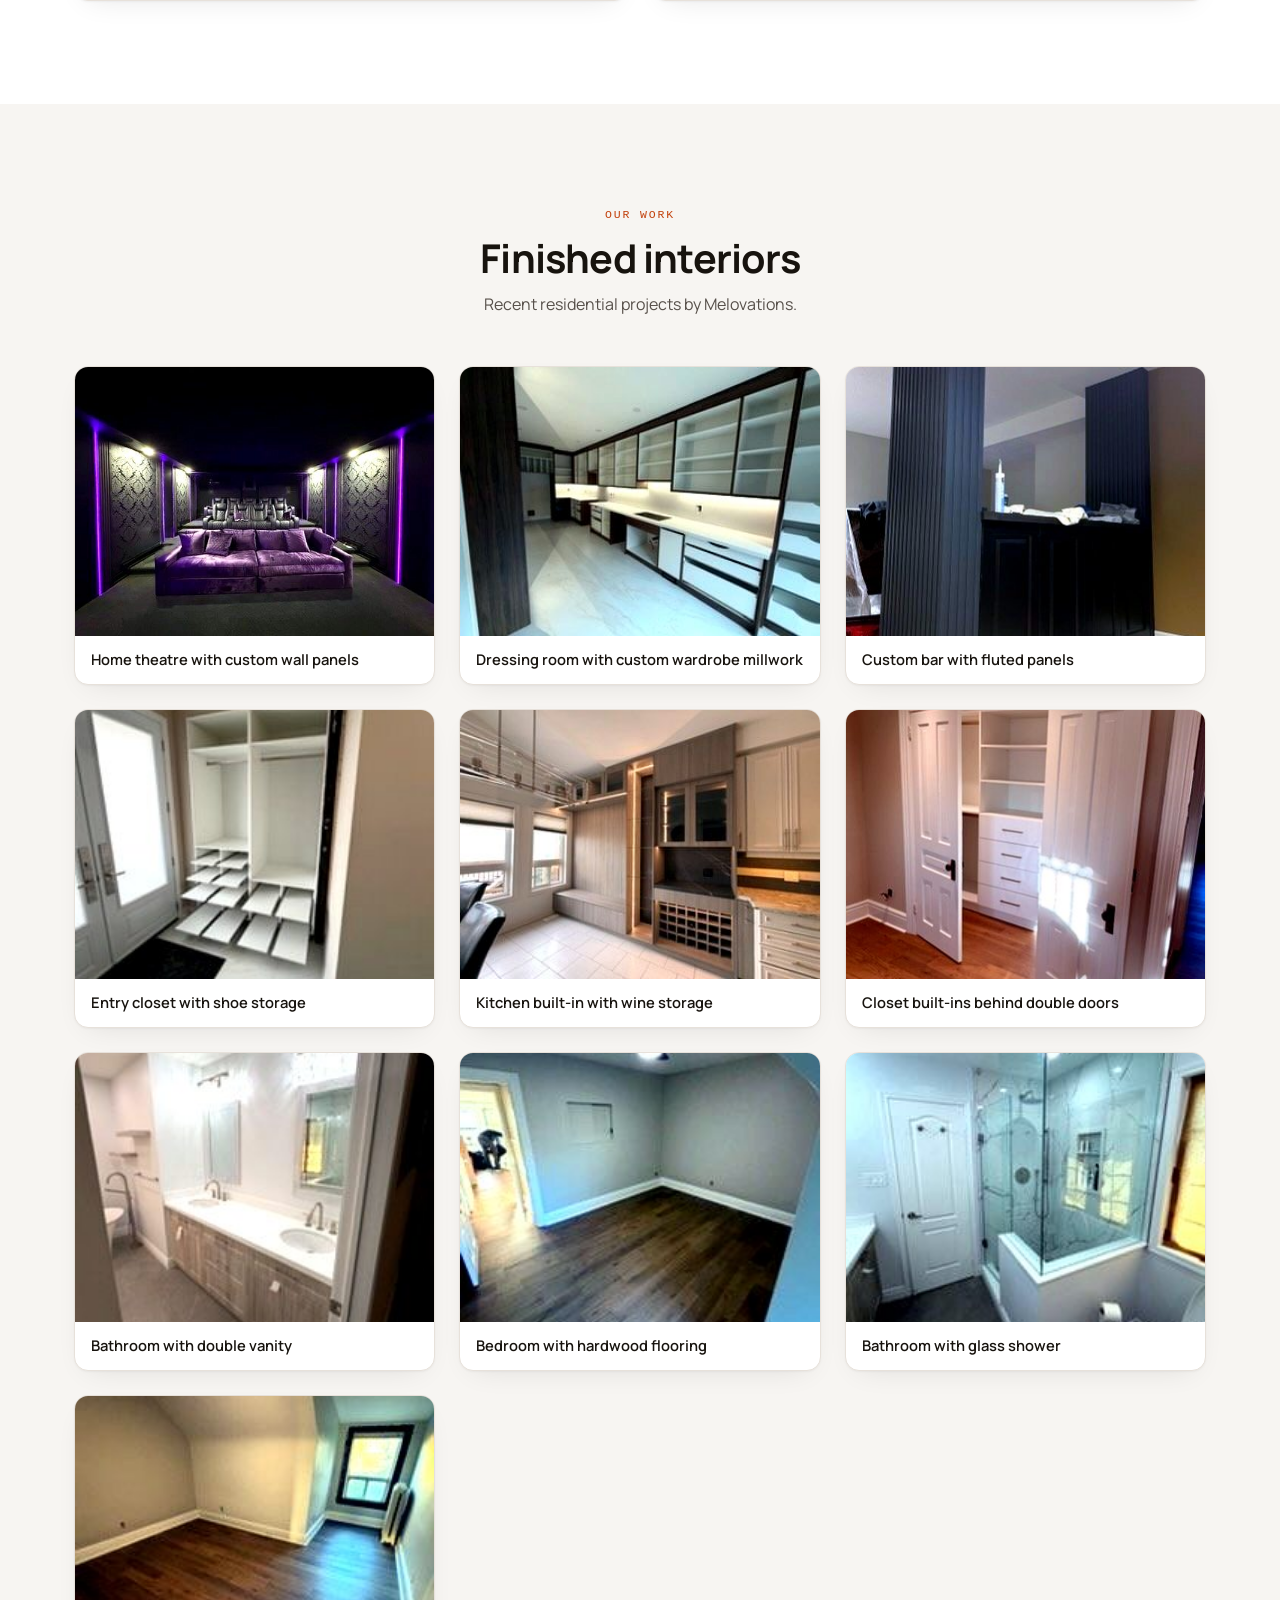
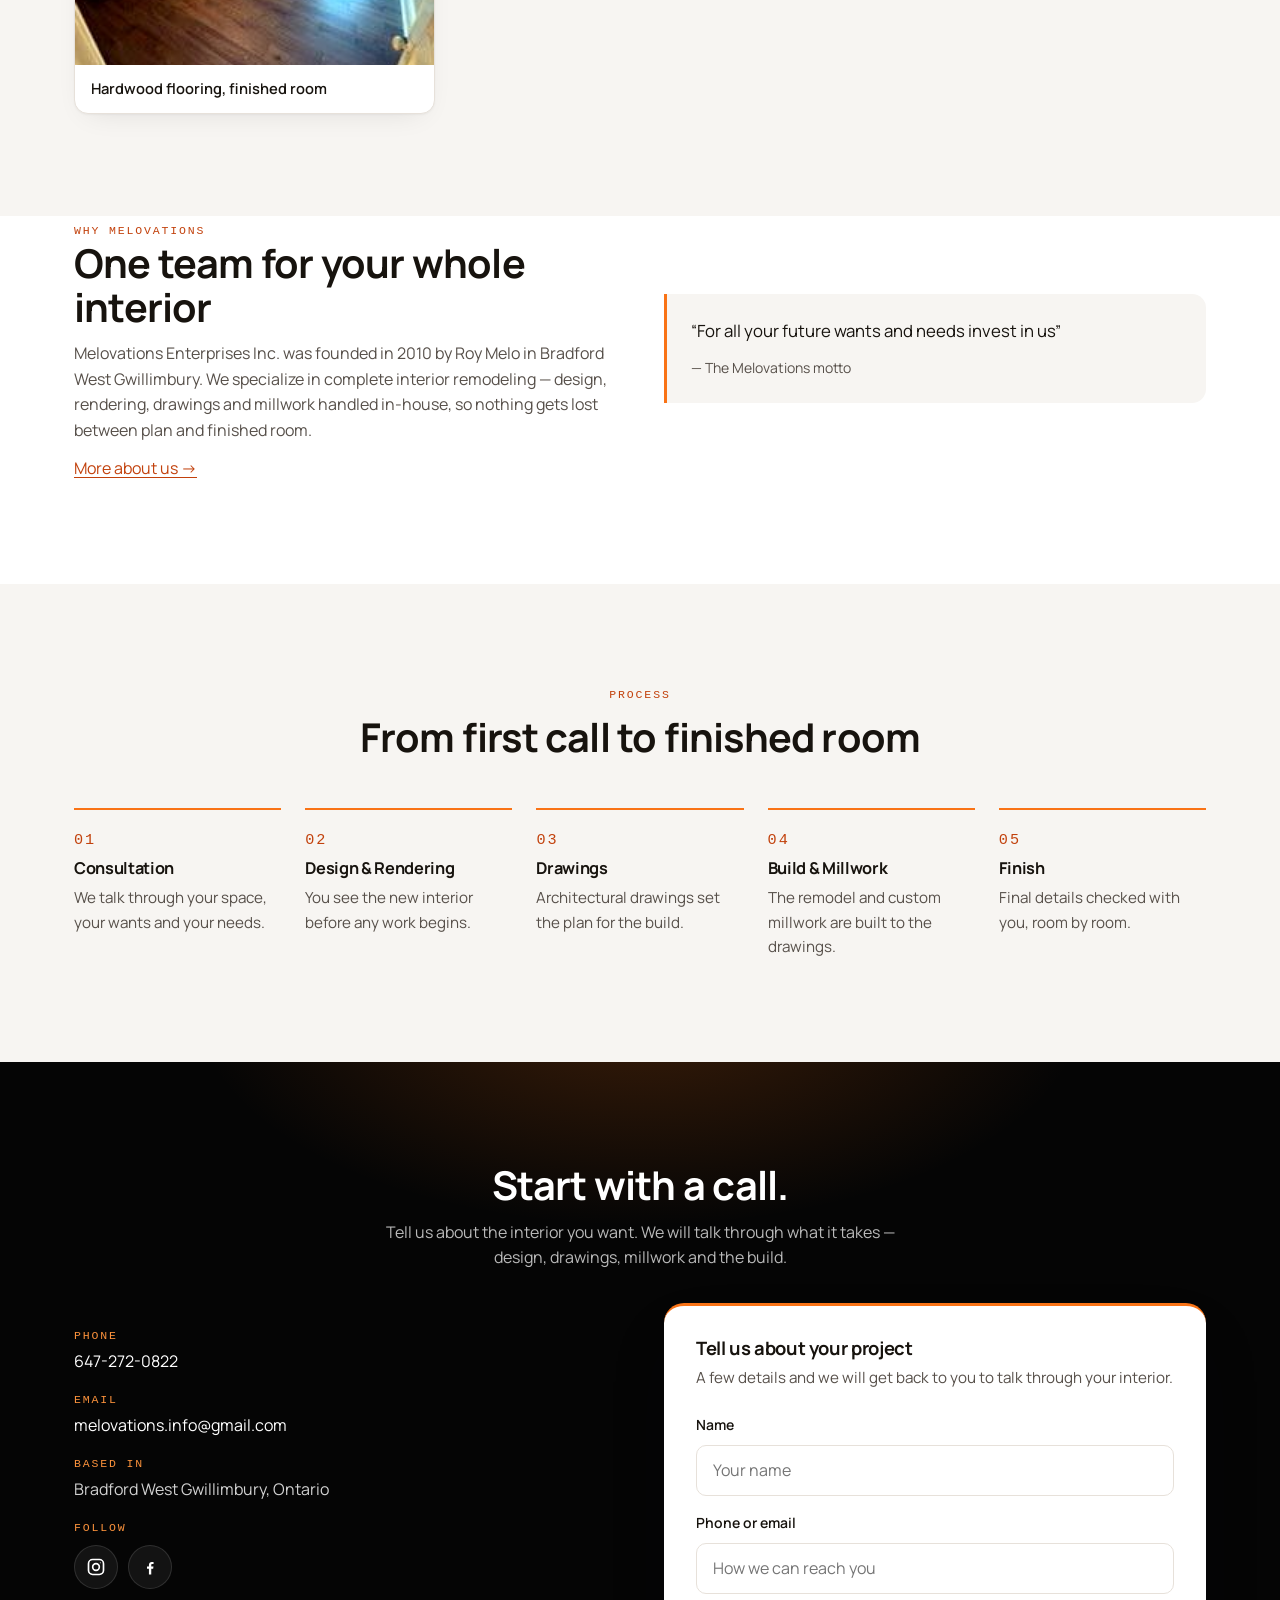
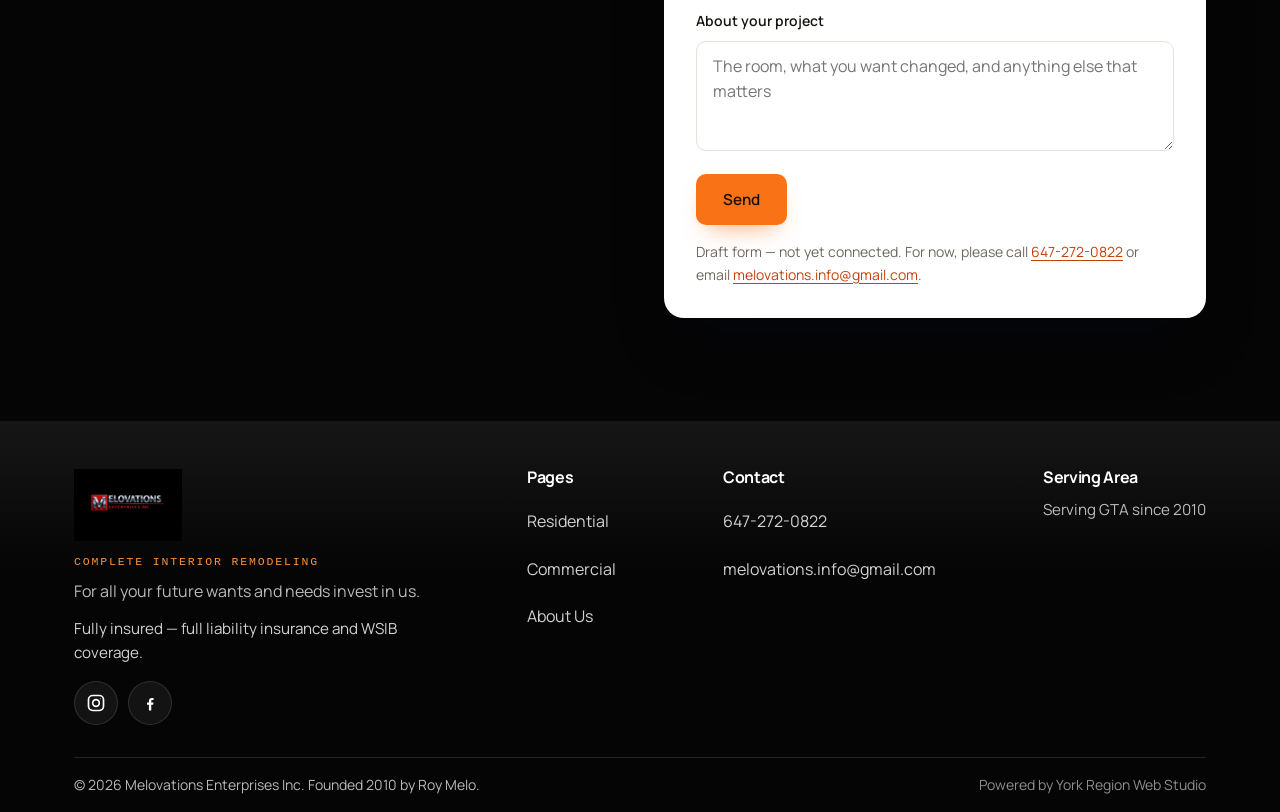
==== commit fd7d78bc: "Upload final polished website files (part 1: index, commercial, styles, script, favicon)" ====
--- a/index.html
+++ b/index.html
@@ -3,16 +3,24 @@
 <head>
 <meta charset="UTF-8">
 <meta name="viewport" content="width=device-width, initial-scale=1.0">
-<title>Residential Interior Remodeling in Bradford | Melovations Enterprises Inc.</title>
-<meta name="description" content="Complete residential interior remodeling in Bradford West Gwillimbury — interior design &amp; rendering, architectural drawings and custom millwork, all under one roof. Call 647-272-0822.">
+<title>Residential Interior Remodeling in Bradford | Melovations</title>
+<meta name="description" content="Residential interior remodeling in Bradford and the GTA — design &amp; rendering, architectural drawings and custom millwork by one team. Call 647-272-0822.">
 <link rel="canonical" href="https://melovations.ca/">
 <meta property="og:type" content="website">
 <meta property="og:site_name" content="Melovations Enterprises Inc.">
-<meta property="og:title" content="Residential Interior Remodeling in Bradford | Melovations Enterprises Inc.">
+<meta property="og:title" content="Residential Interior Remodeling in Bradford | Melovations">
 <meta property="og:description" content="Complete interior remodeling — interior design &amp; rendering, architectural drawings and custom millwork. For all your future wants and needs invest in us.">
 <meta property="og:url" content="https://melovations.ca/">
 <meta property="og:image" content="https://melovations.ca/assets/projects/media-wall.jpg">
+<meta property="og:image:width" content="1200">
+<meta property="og:image:height" content="900">
+<meta property="og:image:alt" content="Custom black media wall with fireplace and built-in accent lighting">
+<meta property="og:locale" content="en_CA">
 <meta name="twitter:card" content="summary_large_image">
+<meta name="twitter:title" content="Residential Interior Remodeling in Bradford | Melovations">
+<meta name="twitter:description" content="Residential interior remodeling in Bradford and the GTA — design &amp; rendering, architectural drawings and custom millwork by one team. Call 647-272-0822.">
+<meta name="twitter:image" content="https://melovations.ca/assets/projects/media-wall.jpg">
+<meta name="twitter:image:alt" content="Custom black media wall with fireplace and built-in accent lighting">
 <meta name="robots" content="index, follow">
 <link rel="icon" href="favicon.ico" sizes="any">
 <link rel="icon" href="favicon.png" type="image/png" sizes="180x180">
@@ -20,6 +28,7 @@
 <link rel="preconnect" href="https://fonts.googleapis.com">
 <link rel="preconnect" href="https://fonts.gstatic.com" crossorigin>
 <link href="https://fonts.googleapis.com/css2?family=Manrope:wght@500;600;700;800&display=swap" rel="stylesheet">
+<link rel="preload" as="image" href="assets/projects/media-wall.jpg" fetchpriority="high">
 <link rel="stylesheet" href="styles.css">
 <script type="application/ld+json">
 {
@@ -27,6 +36,7 @@
   "@type": "HomeAndConstructionBusiness",
   "name": "Melovations Enterprises Inc.",
   "slogan": "For all your future wants and needs invest in us",
+  "@id": "https://melovations.ca/#business",
   "url": "https://melovations.ca/",
   "logo": "https://melovations.ca/assets/logo.jpg",
   "image": "https://melovations.ca/assets/projects/media-wall.jpg",
@@ -40,7 +50,7 @@
     "addressRegion": "ON",
     "addressCountry": "CA"
   },
-  "areaServed": ["Aurora", "Barrie", "Bradford", "East Gwillimbury", "Gilford", "Holland Landing", "Innisfil", "King City", "Newmarket", "Sharon"],
+  "areaServed": { "@type": "AdministrativeArea", "name": "Greater Toronto Area" },
   "sameAs": [
     "https://www.instagram.com/melovations/",
     "https://www.facebook.com/Melovations/"
@@ -83,7 +93,7 @@
     </div>
     <div class="hero-media">
       <figure class="hero-panel hero-panel-photo">
-        <img src="assets/projects/media-wall.jpg" alt="Custom black media wall with fireplace and built-in accent lighting in a finished living room" width="480" height="360" fetchpriority="high" decoding="async">
+        <img src="assets/projects/media-wall.jpg" alt="Custom black media wall with fireplace and built-in accent lighting in a finished living room" width="1200" height="900" fetchpriority="high" decoding="async">
         <figcaption><span class="hero-panel-name">Custom media wall &amp; fireplace</span><span class="hero-panel-sub">Residential Interior Remodeling</span></figcaption>
       </figure>
     </div>
@@ -94,7 +104,7 @@
 <div class="wrap"><div class="trust">
   <div><strong>Since 2010</strong>Founded by Roy Melo</div>
   <div><strong>One team</strong>Design to finish</div>
-  <div><strong>Bradford</strong>Serving Simcoe &amp; York</div>
+  <div><strong>Serving GTA</strong>since 2010</div>
 </div></div>
 
 <!-- SERVICES -->
@@ -124,43 +134,43 @@
     </div>
     <div class="gallery">
       <figure>
-        <img src="assets/projects/home-theatre.jpg" alt="Home theatre with tiered seating and custom wall panels" width="480" height="360" loading="lazy" decoding="async">
+        <img src="assets/projects/home-theatre.jpg" alt="Home theatre with tiered seating and custom wall panels" width="960" height="720" loading="lazy" decoding="async">
         <figcaption>Home theatre with custom wall panels</figcaption>
       </figure>
       <figure>
-        <img src="assets/projects/dressing-room.jpg" alt="Dressing room lined with custom wardrobe millwork and lit shelving" width="320" height="240" loading="lazy" decoding="async">
+        <img src="assets/projects/dressing-room.jpg" alt="Dressing room lined with custom wardrobe millwork and lit shelving" width="640" height="480" loading="lazy" decoding="async">
         <figcaption>Dressing room with custom wardrobe millwork</figcaption>
       </figure>
       <figure>
-        <img src="assets/projects/fluted-bar.jpg" alt="Custom bar fronted with black fluted panels and cabinetry" width="360" height="480" loading="lazy" decoding="async">
+        <img src="assets/projects/fluted-bar.jpg" alt="Custom bar fronted with black fluted panels and cabinetry" width="720" height="960" loading="lazy" decoding="async">
         <figcaption>Custom bar with fluted panels</figcaption>
       </figure>
       <figure>
-        <img src="assets/projects/entry-closet.jpg" alt="White entry closet built in with shoe drawers beside the front door" width="240" height="320" loading="lazy" decoding="async">
+        <img src="assets/projects/entry-closet.jpg" alt="White entry closet built in with shoe drawers beside the front door" width="480" height="640" loading="lazy" decoding="async">
         <figcaption>Entry closet with shoe storage</figcaption>
       </figure>
       <figure>
-        <img src="assets/projects/kitchen-wine-cabinet.jpg" alt="Kitchen built-in cabinetry with wine storage and bench seating" width="320" height="240" loading="lazy" decoding="async">
+        <img src="assets/projects/kitchen-wine-cabinet.jpg" alt="Kitchen built-in cabinetry with wine storage and bench seating" width="640" height="480" loading="lazy" decoding="async">
         <figcaption>Kitchen built-in with wine storage</figcaption>
       </figure>
       <figure>
-        <img src="assets/projects/closet-double-doors.jpg" alt="Closet built-ins with drawers and shelving behind white double doors" width="360" height="480" loading="lazy" decoding="async">
+        <img src="assets/projects/closet-double-doors.jpg" alt="Closet built-ins with drawers and shelving behind white double doors" width="720" height="960" loading="lazy" decoding="async">
         <figcaption>Closet built-ins behind double doors</figcaption>
       </figure>
       <figure>
-        <img src="assets/projects/bathroom-vanity.jpg" alt="Bathroom remodel with a double vanity and twin mirrors" width="240" height="320" loading="lazy" decoding="async">
+        <img src="assets/projects/bathroom-vanity.jpg" alt="Bathroom remodel with a double vanity and twin mirrors" width="480" height="640" loading="lazy" decoding="async">
         <figcaption>Bathroom with double vanity</figcaption>
       </figure>
       <figure>
-        <img src="assets/projects/bedroom-hardwood-1.jpg" alt="Finished bedroom with hardwood flooring and a ceiling fan" width="240" height="320" loading="lazy" decoding="async">
+        <img src="assets/projects/bedroom-hardwood-1.jpg" alt="Finished bedroom with hardwood flooring and a ceiling fan" width="480" height="640" loading="lazy" decoding="async">
         <figcaption>Bedroom with hardwood flooring</figcaption>
       </figure>
       <figure>
-        <img src="assets/projects/bathroom-glass-shower.jpg" alt="Bathroom remodel with a glass-enclosed shower" width="240" height="320" loading="lazy" decoding="async">
+        <img src="assets/projects/bathroom-glass-shower.jpg" alt="Bathroom remodel with a glass-enclosed shower" width="480" height="640" loading="lazy" decoding="async">
         <figcaption>Bathroom with glass shower</figcaption>
       </figure>
       <figure>
-        <img src="assets/projects/bedroom-hardwood-2.jpg" alt="Finished upper bedroom with hardwood flooring and a dormer window" width="240" height="320" loading="lazy" decoding="async">
+        <img src="assets/projects/bedroom-hardwood-2.jpg" alt="Finished upper bedroom with hardwood flooring and a dormer window" width="480" height="640" loading="lazy" decoding="async">
         <figcaption>Hardwood flooring, finished room</figcaption>
       </figure>
     </div>
@@ -208,7 +218,7 @@
         <li><span class="label">Phone</span><a href="tel:+16472720822">647-272-0822</a></li>
         <li><span class="label">Email</span><a href="mailto:melovations.info@gmail.com">melovations.info@gmail.com</a></li>
         <li><span class="label">Based in</span>Bradford West Gwillimbury, Ontario</li>
-        <li><span class="label">Follow</span><a href="https://www.instagram.com/melovations/" target="_blank" rel="noopener">Instagram</a> &nbsp;·&nbsp; <a href="https://www.facebook.com/Melovations/" target="_blank" rel="noopener">Facebook</a></li>
+        <li><span class="label">Follow</span><span class="social-row"><a class="social-icon" href="https://www.instagram.com/melovations/" target="_blank" rel="noopener" aria-label="Melovations on Instagram"><svg viewBox="0 0 24 24" width="20" height="20" fill="none" stroke="currentColor" stroke-width="2" stroke-linecap="round" stroke-linejoin="round" aria-hidden="true" focusable="false"><rect x="3" y="3" width="18" height="18" rx="5"/><circle cx="12" cy="12" r="4"/><circle cx="17.2" cy="6.8" r="0.6" fill="currentColor" stroke="none"/></svg></a><a class="social-icon" href="https://www.facebook.com/Melovations/" target="_blank" rel="noopener" aria-label="Melovations on Facebook"><svg viewBox="0 0 24 24" width="20" height="20" fill="currentColor" aria-hidden="true" focusable="false"><path d="M13.5 21v-6.8h2.3l.35-2.7H13.5V9.8c0-.78.22-1.31 1.34-1.31h1.43V6.08c-.25-.03-1.1-.1-2.08-.1-2.06 0-3.47 1.25-3.47 3.56v1.94H8.4v2.7h2.32V21h2.78z"/></svg></a></span></li>
       </ul>
       <div class="form-card">
         <h3 class="form-title">Tell us about your project</h3>
@@ -245,6 +255,7 @@
         <div class="footer-sub">Complete Interior Remodeling</div>
         <p class="footer-tagline">For all your future wants and needs invest in us.</p>
         <p class="footer-insure">Fully insured — full liability insurance and WSIB coverage.</p>
+        <div class="footer-social"><span class="social-row"><a class="social-icon" href="https://www.instagram.com/melovations/" target="_blank" rel="noopener" aria-label="Melovations on Instagram"><svg viewBox="0 0 24 24" width="20" height="20" fill="none" stroke="currentColor" stroke-width="2" stroke-linecap="round" stroke-linejoin="round" aria-hidden="true" focusable="false"><rect x="3" y="3" width="18" height="18" rx="5"/><circle cx="12" cy="12" r="4"/><circle cx="17.2" cy="6.8" r="0.6" fill="currentColor" stroke="none"/></svg></a><a class="social-icon" href="https://www.facebook.com/Melovations/" target="_blank" rel="noopener" aria-label="Melovations on Facebook"><svg viewBox="0 0 24 24" width="20" height="20" fill="currentColor" aria-hidden="true" focusable="false"><path d="M13.5 21v-6.8h2.3l.35-2.7H13.5V9.8c0-.78.22-1.31 1.34-1.31h1.43V6.08c-.25-.03-1.1-.1-2.08-.1-2.06 0-3.47 1.25-3.47 3.56v1.94H8.4v2.7h2.32V21h2.78z"/></svg></a></span></div>
       </div>
       <div class="footer-col">
         <h3>Pages</h3>
@@ -259,13 +270,11 @@
         <ul class="footer-links footer-links-stack">
           <li><a href="tel:+16472720822">647-272-0822</a></li>
           <li><a href="mailto:melovations.info@gmail.com">melovations.info@gmail.com</a></li>
-          <li><a href="https://www.instagram.com/melovations/" target="_blank" rel="noopener">Instagram</a></li>
-          <li><a href="https://www.facebook.com/Melovations/" target="_blank" rel="noopener">Facebook</a></li>
         </ul>
       </div>
       <div class="footer-col">
-        <h3>Areas Served</h3>
-        <p>Aurora · Barrie · Bradford · East Gwillimbury · Gilford · Holland Landing · Innisfil · King City · Newmarket · Sharon</p>
+        <h3>Serving Area</h3>
+        <p>Serving GTA since 2010</p>
       </div>
     </div>
     <div class="footer-bottom">
--- a/styles.css
+++ b/styles.css
@@ -53,7 +53,7 @@
 }
 
 *,*::before,*::after{box-sizing:border-box;margin:0;padding:0}
-html{scroll-behavior:smooth;scroll-padding-top:88px}
+html{scroll-behavior:smooth;scroll-padding-top:104px}
 body{font-family:var(--font-body);font-size:var(--text-body);line-height:var(--leading-body);color:var(--ink-soft);background:var(--paper);overflow-x:hidden;-webkit-font-smoothing:antialiased}
 img{max-width:100%;display:block}
 a{color:var(--brand-accent-deep);text-decoration:none}
@@ -68,7 +68,7 @@
 .skip-link{position:absolute;left:var(--space-4);top:-100px;background:var(--brand-dark);color:var(--on-dark);padding:var(--space-2) var(--space-4);z-index:100}
 .skip-link:focus{top:0;color:var(--on-dark)}
 
-.eyebrow{font-family:var(--font-mono);font-size:var(--text-eyebrow);font-weight:500;text-transform:uppercase;letter-spacing:.16em;color:var(--brand-accent-deep)}
+.eyebrow{max-width:100%;font-family:var(--font-mono);font-size:var(--text-eyebrow);font-weight:500;text-transform:uppercase;letter-spacing:.16em;color:var(--brand-accent-deep)}
 .eyebrow-light{color:var(--brand-accent-light)}
 .lead{font-size:var(--text-lead)}
 .section-header{max-width:680px;margin:0 auto var(--space-7);text-align:center}
@@ -87,11 +87,11 @@
 
 /* Header — black */
 .site-header{position:sticky;top:0;z-index:50;background:var(--header-bg);color:var(--header-text);border-bottom:1px solid var(--line-dark)}
-.header-inner{display:flex;align-items:center;justify-content:space-between;gap:var(--space-5);height:76px}
+.header-inner{display:flex;align-items:center;justify-content:space-between;gap:var(--space-5);height:92px}
 .brand{display:flex;align-items:center;color:var(--header-text)}
-.brand img{height:52px;width:auto}
+.brand img{height:70px;width:auto}
 .main-nav{display:flex;align-items:center;gap:26px}
-.main-nav a{color:var(--header-text);font-size:.92rem;font-weight:500;white-space:nowrap;transition:color var(--dur);padding:10px 4px;border-radius:6px}
+.main-nav a{display:inline-flex;align-items:center;min-height:44px;color:var(--header-text);font-size:.92rem;font-weight:500;white-space:nowrap;transition:color var(--dur);padding:10px 4px;border-radius:6px}
 .main-nav a:hover{color:var(--brand-accent-light)}
 .main-nav a[aria-current="page"]{color:var(--brand-accent-light);box-shadow:inset 0 -2px 0 var(--brand-accent)}
 .main-nav .btn{padding:12px 22px}
@@ -133,11 +133,11 @@
 .footer-insure{margin-top:var(--space-3);color:var(--on-dark-82);font-size:.95rem;max-width:38ch}
 
 /* Photo gallery */
-.gallery{columns:3;column-gap:var(--space-5)}
-.gallery figure{break-inside:avoid;margin:0 0 var(--space-5);background:var(--white);border:1px solid var(--line);border-radius:var(--radius);overflow:hidden;box-shadow:var(--shadow-1);transition:transform var(--dur) var(--ease),box-shadow var(--dur) var(--ease),border-color var(--dur)}
+.gallery{display:grid;grid-template-columns:repeat(3,1fr);gap:var(--space-5)}
+.gallery figure{margin:0;background:var(--white);border:1px solid var(--line);border-radius:var(--radius);overflow:hidden;box-shadow:var(--shadow-1);transition:transform var(--dur) var(--ease),box-shadow var(--dur) var(--ease),border-color var(--dur)}
 .gallery figure:hover{transform:translateY(-4px);box-shadow:var(--shadow-2);border-color:rgba(249,115,22,.45)}
-.gallery img{width:100%;height:auto;transition:transform var(--dur) var(--ease)}
-.gallery figure:hover img{transform:scale(1.02)}
+.gallery img{width:100%;height:auto;aspect-ratio:4/3;object-fit:cover;display:block;transition:transform var(--dur) var(--ease)}
+.gallery figure:hover img{transform:scale(1.05)}
 .gallery figcaption{padding:var(--space-3) var(--space-4);font-size:.92rem;font-weight:600;color:var(--ink)}
 .hero-panel-name{font-family:var(--font-display);font-weight:700;color:var(--on-dark);letter-spacing:-.01em}
 .hero-panel-sub{font-family:var(--font-mono);font-size:var(--text-eyebrow);text-transform:uppercase;letter-spacing:.16em;color:var(--brand-accent-light)}
@@ -160,6 +160,7 @@
 /* About split */
 .split{display:grid;grid-template-columns:1fr 1fr;gap:var(--space-7);align-items:center}
 .split p{color:var(--ink-soft);margin-top:var(--space-3)}
+.split p a,.form-note a{text-decoration:underline;text-underline-offset:3px}
 .quote{background:var(--paper-soft);border-left:3px solid var(--brand-accent);padding:var(--space-5);border-radius:0 var(--radius) var(--radius) 0;font-size:1.05rem;color:var(--ink)}
 .quote small{display:block;margin-top:var(--space-3);color:var(--ink-soft)}
 
@@ -210,17 +211,23 @@
 /* Footer — black */
 .site-footer{background:linear-gradient(180deg,var(--brand-dark-2),var(--brand-dark) 38%);color:var(--on-dark-72);padding:var(--space-7) 0 0}
 .footer-top{display:flex;flex-wrap:wrap;gap:var(--space-6);justify-content:space-between;padding-bottom:var(--space-6)}
-.footer-brand img{height:56px;width:auto}
+.footer-brand img{height:72px;width:auto}
 .footer-sub{font-family:var(--font-mono);font-size:var(--text-eyebrow);text-transform:uppercase;letter-spacing:.16em;color:var(--brand-accent-light);margin-top:var(--space-3)}
 .footer-tagline{margin-top:var(--space-2);max-width:36ch}
 .footer-links{display:flex;flex-wrap:wrap;gap:var(--space-2) var(--space-5);list-style:none}
 .footer-links-stack{flex-direction:column;gap:0}
-.footer-links a{color:var(--on-dark-82);display:inline-block;padding:7px 0}
+.footer-links a{color:var(--on-dark-82);display:inline-block;padding:11px 0}
 .footer-links a:hover{color:var(--brand-accent-light)}
 .footer-col h3{color:var(--on-dark);font-size:1rem;margin-bottom:var(--space-3)}
 .footer-col p{max-width:38ch;font-size:.95rem}
 .footer-bottom{display:flex;flex-wrap:wrap;gap:var(--space-4);align-items:center;justify-content:space-between;border-top:1px solid var(--line-dark);padding:var(--space-4) 0;font-size:var(--text-small)}
 .footer-serving{color:var(--on-dark-55)}
+.social-row{display:inline-flex;gap:10px;align-items:center}
+.social-icon{display:inline-flex;align-items:center;justify-content:center;width:44px;height:44px;min-width:44px;min-height:44px;border-radius:50%;border:1px solid var(--line-dark);background:rgba(255,255,255,.06);color:var(--on-dark);transition:background var(--dur) var(--ease),color var(--dur) var(--ease),border-color var(--dur) var(--ease),transform var(--dur) var(--ease)}
+.social-icon svg{display:block}
+.social-icon:hover{background:var(--brand-accent);border-color:var(--brand-accent);color:var(--ink);transform:translateY(-2px)}
+.footer-social{margin-top:var(--space-4)}
+.contact-list .social-row{margin-top:var(--space-1)}
 
 /* Mobile CTA */
 .mobile-cta{display:none}
@@ -230,15 +237,15 @@
   .services-grid,.testimonial-grid{grid-template-columns:1fr}
   .process-grid{grid-template-columns:repeat(2,1fr)}
   .contact-grid{grid-template-columns:1fr}
-  .header-inner{height:64px}
-  .brand img{height:44px}
-  .main-nav{position:fixed;top:64px;left:0;right:0;bottom:0;background:var(--brand-dark);flex-direction:column;align-items:stretch;gap:0;padding:var(--space-4) var(--space-5);transform:translateX(100%);transition:transform var(--dur) var(--ease)}
-  .main-nav.open{transform:none}
-  .main-nav a{padding:var(--space-3) 0;border-bottom:1px solid var(--line-dark);font-size:1rem;color:var(--on-dark-82)}
+  .header-inner{height:68px}
+  .brand img{height:48px}
+  .main-nav{position:fixed;top:68px;left:0;right:0;bottom:0;background:var(--brand-dark);flex-direction:column;align-items:stretch;gap:0;padding:var(--space-4) var(--space-5);transform:translateX(100%);visibility:hidden;transition:transform var(--dur) var(--ease),visibility 0s linear var(--dur)}
+  .main-nav.open{transform:none;visibility:visible;transition:transform var(--dur) var(--ease),visibility 0s}
+  .main-nav a{padding:var(--space-3) 0;border-bottom:1px solid var(--line-dark);font-size:1rem;color:var(--on-dark-82);min-height:48px}
   .main-nav a[aria-current="page"]{box-shadow:none;color:var(--brand-accent-light)}
   .main-nav .btn{border:0;text-align:left;background:none;box-shadow:none;color:var(--brand-accent-light);padding-left:0}
   .nav-toggle{display:inline-flex;align-items:center;justify-content:center;min-width:44px;min-height:44px}
-  .gallery{columns:2}
+  .gallery{grid-template-columns:repeat(2,1fr)}
 }
 @media (max-width:760px){
   .hero-split .grid{grid-template-columns:1fr}
@@ -249,11 +256,11 @@
   .form-card .btn{width:100%;text-align:center}
   /* Call bar: near-black text on bright orange passes contrast; white did not. */
   .mobile-cta{display:flex;position:fixed;left:0;right:0;bottom:0;z-index:60;justify-content:center;align-items:center;min-height:56px;padding:var(--space-3) var(--space-4) calc(var(--space-3) + env(safe-area-inset-bottom));background:var(--brand-accent);color:var(--ink);font-weight:700;box-shadow:0 -10px 28px rgba(2,6,23,.20)}
-  body{padding-bottom:72px}
+  body{padding-bottom:calc(76px + env(safe-area-inset-bottom))}
 }
 @media (max-width:560px){
   .process-grid{grid-template-columns:1fr}
-  .gallery{columns:1}
+  .gallery{grid-template-columns:1fr}
   .insure{padding:var(--space-5)}
 }
 @media (prefers-reduced-motion:reduce){
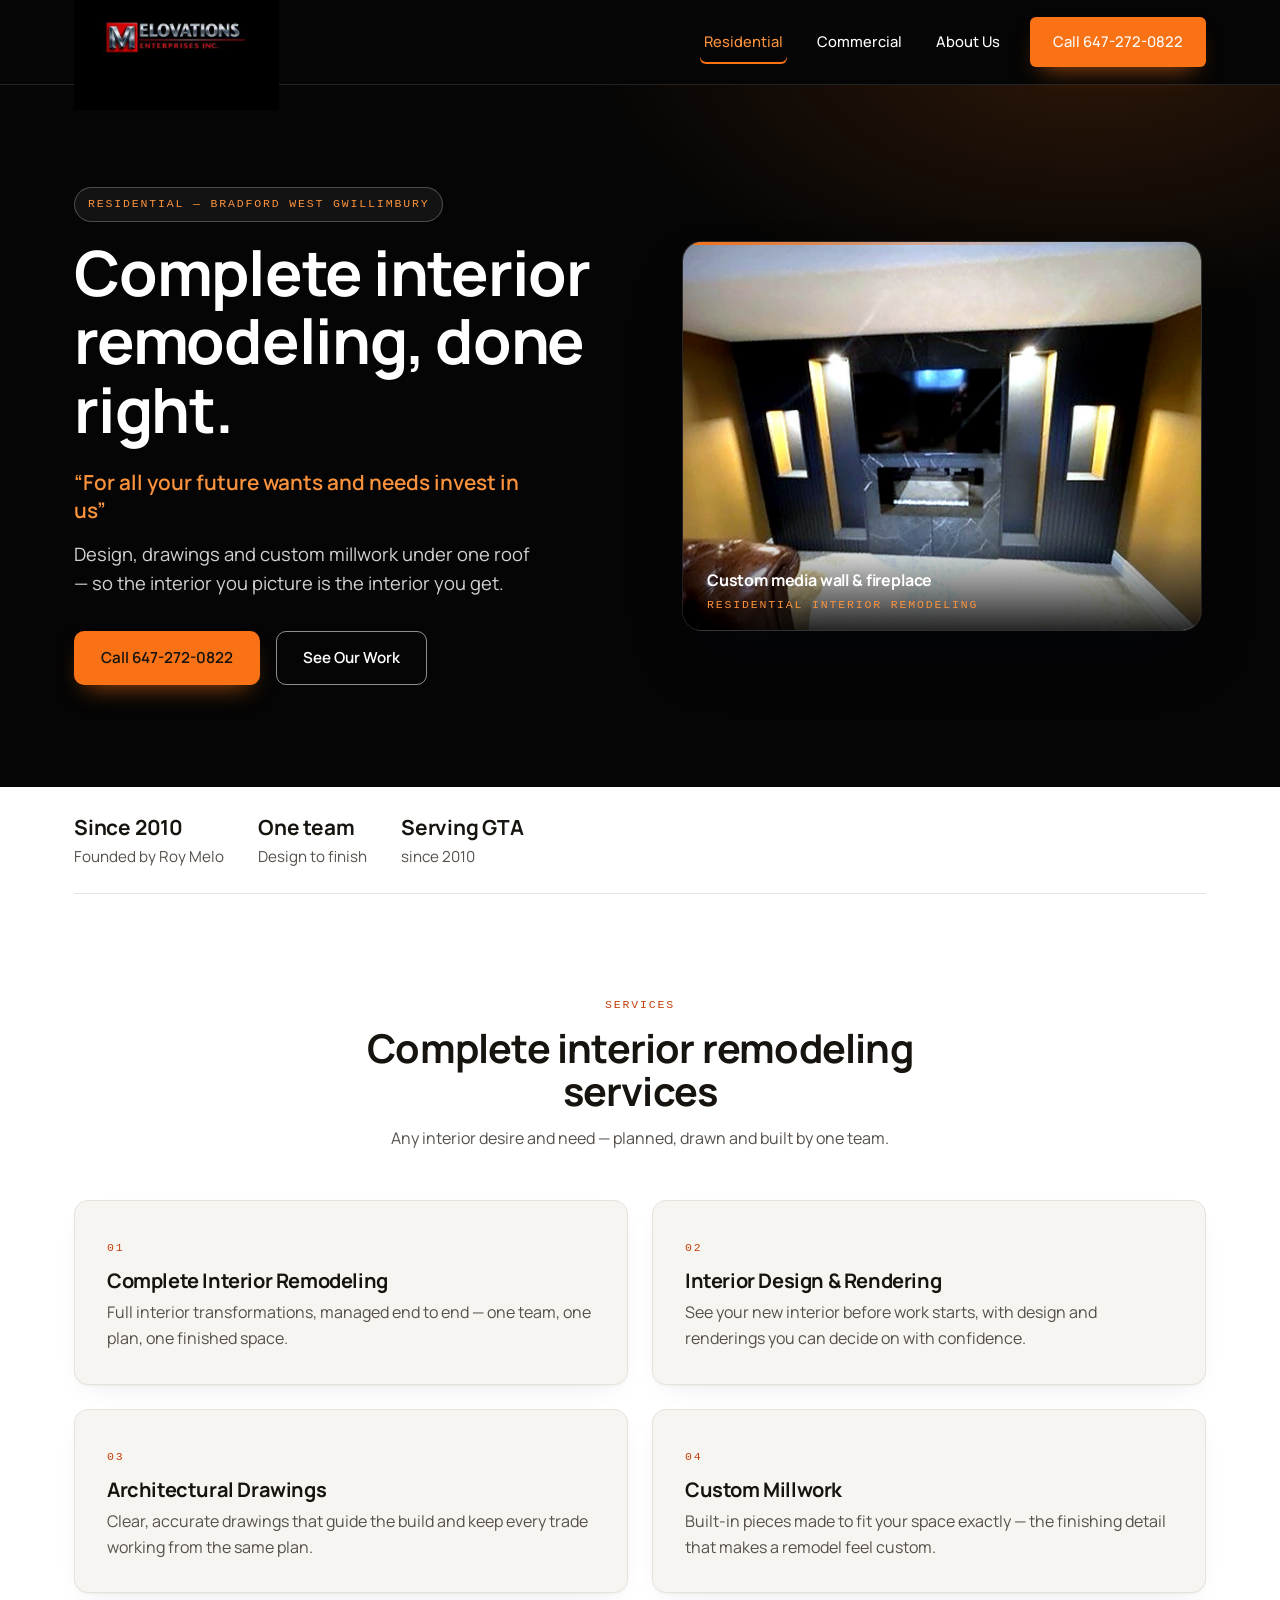
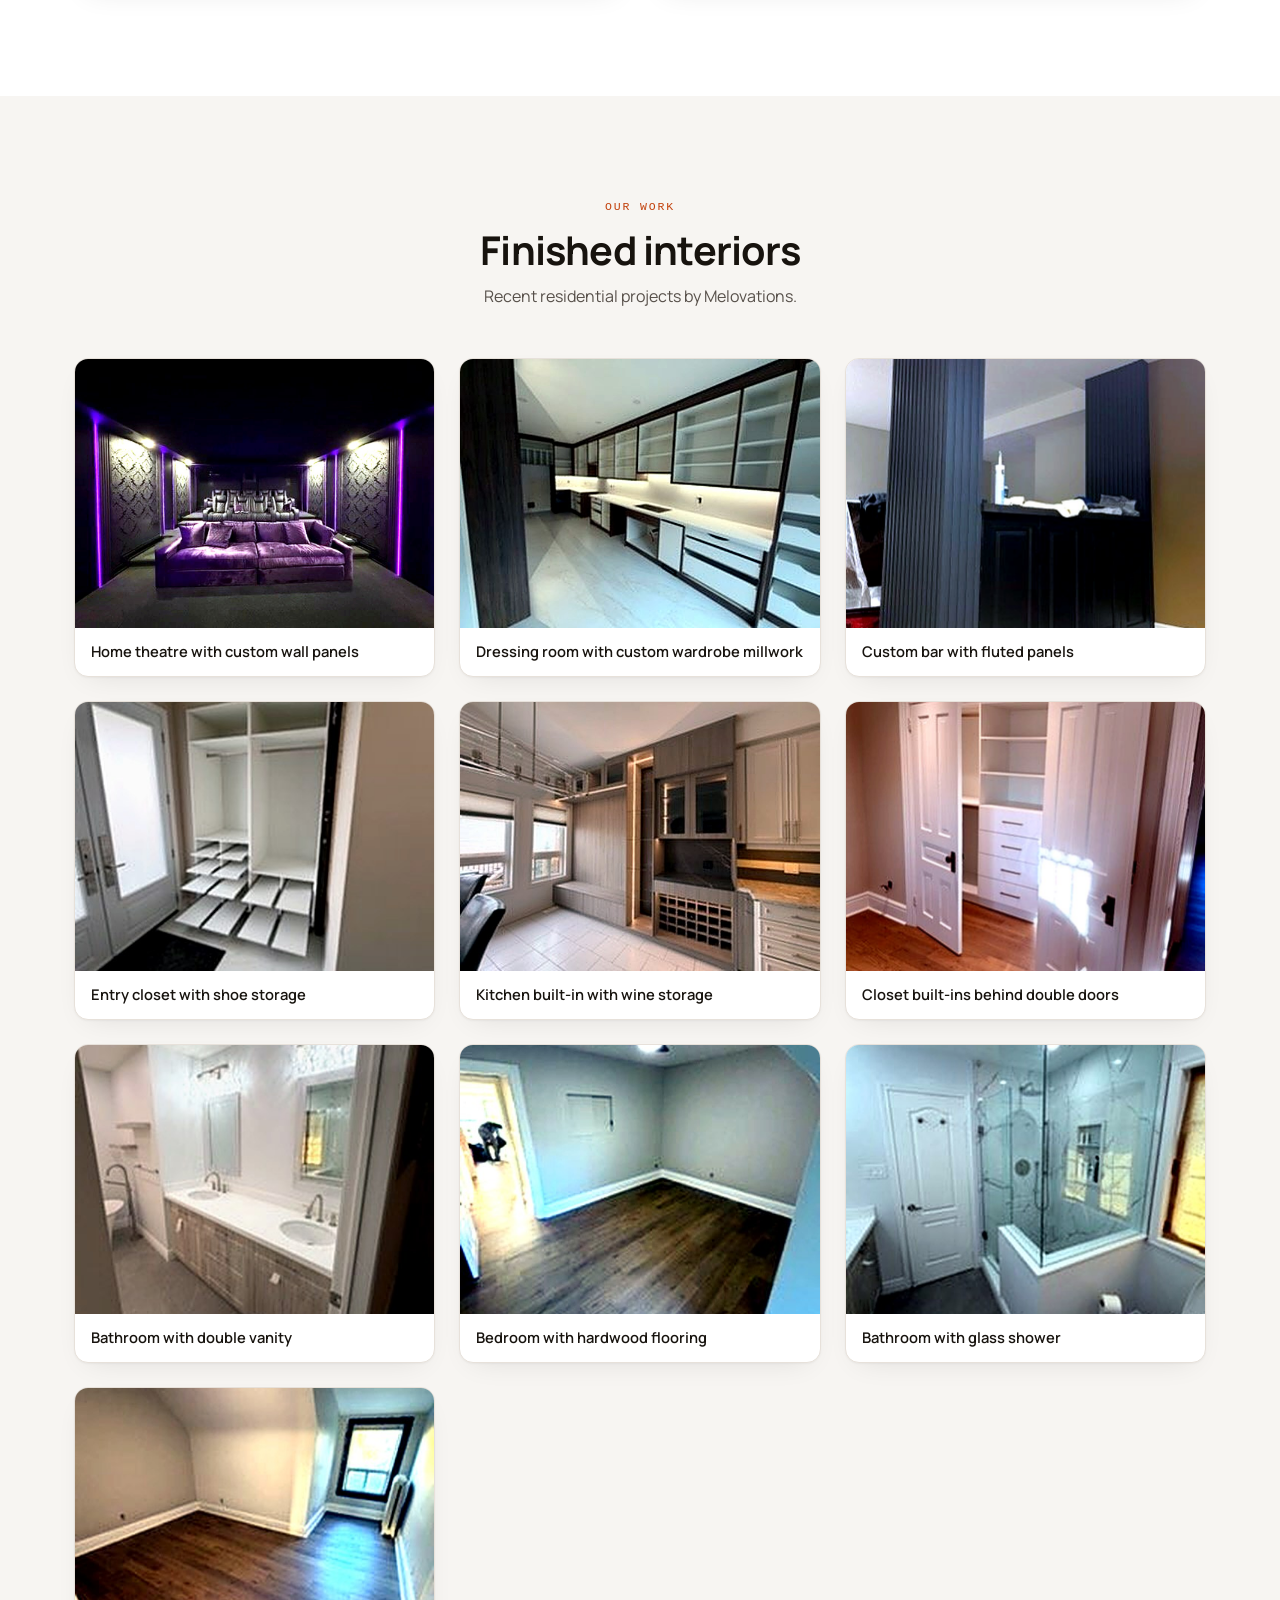
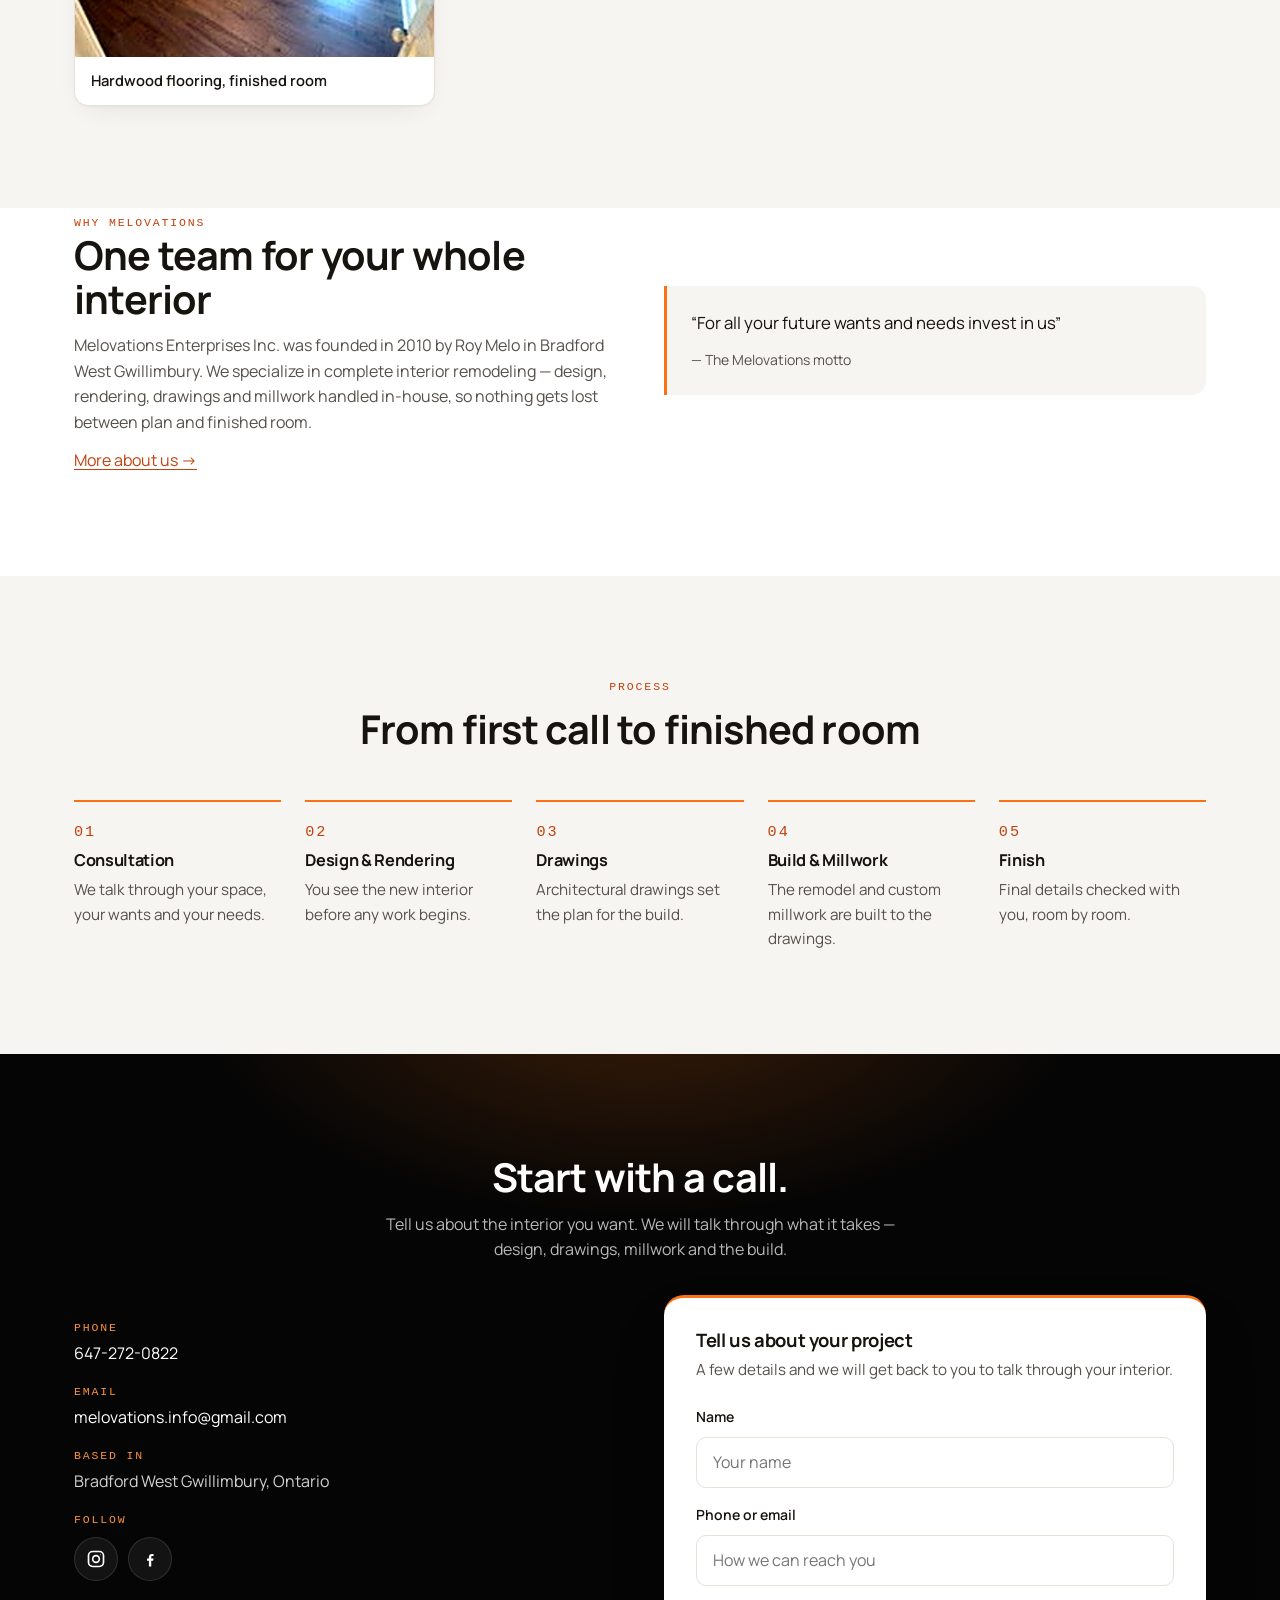
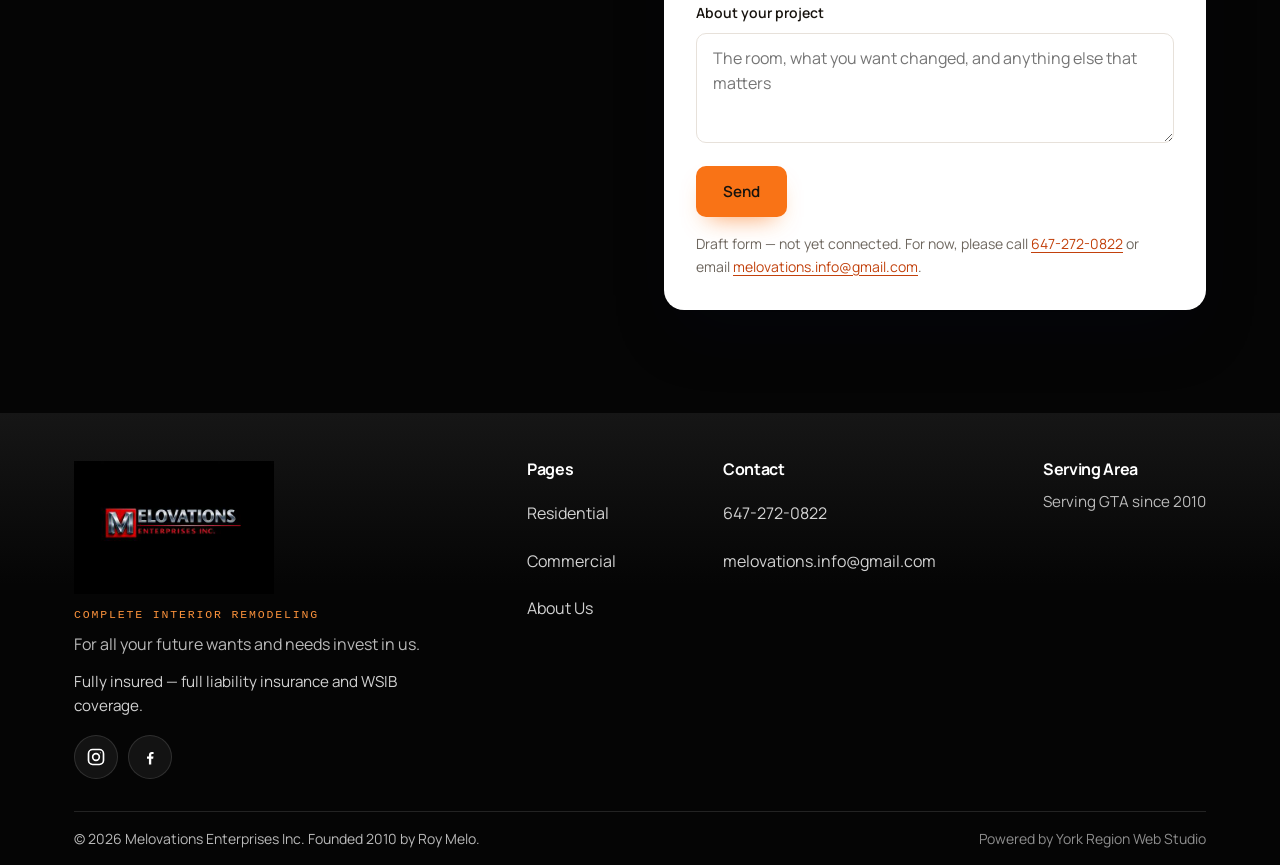
==== commit d09eea29: "Replace index.html, commercial.html, about.html and styles.css — logo-fix + photo-sharpness update" ====
--- a/index.html
+++ b/index.html
@@ -12,8 +12,8 @@
 <meta property="og:description" content="Complete interior remodeling — interior design &amp; rendering, architectural drawings and custom millwork. For all your future wants and needs invest in us.">
 <meta property="og:url" content="https://melovations.ca/">
 <meta property="og:image" content="https://melovations.ca/assets/projects/media-wall.jpg">
-<meta property="og:image:width" content="1200">
-<meta property="og:image:height" content="900">
+<meta property="og:image:width" content="1600">
+<meta property="og:image:height" content="1200">
 <meta property="og:image:alt" content="Custom black media wall with fireplace and built-in accent lighting">
 <meta property="og:locale" content="en_CA">
 <meta name="twitter:card" content="summary_large_image">
@@ -63,7 +63,7 @@
 <a class="skip-link" href="#main">Skip to content</a>
 <header class="site-header">
   <div class="wrap header-inner">
-    <a class="brand" href="index.html" aria-label="Melovations Enterprises Inc. — home"><img src="assets/logo.jpg" alt="Melovations Enterprises Inc." width="480" height="320" decoding="async"></a>
+    <a class="brand" href="index.html" aria-label="Melovations Enterprises Inc. — home"><img src="assets/logo.jpg" alt="Melovations Enterprises Inc." width="357" height="103" decoding="async"></a>
     <button class="nav-toggle" id="navToggle" aria-label="Open menu" aria-expanded="false" aria-controls="mainNav">
       <svg width="22" height="22" viewBox="0 0 24 24" fill="none" stroke="currentColor" stroke-width="2" stroke-linecap="round" aria-hidden="true"><path d="M4 7h16M4 12h16M4 17h16"/></svg>
     </button>
@@ -93,7 +93,7 @@
     </div>
     <div class="hero-media">
       <figure class="hero-panel hero-panel-photo">
-        <img src="assets/projects/media-wall.jpg" alt="Custom black media wall with fireplace and built-in accent lighting in a finished living room" width="1200" height="900" fetchpriority="high" decoding="async">
+        <img src="assets/projects/media-wall.jpg" alt="Custom black media wall with fireplace and built-in accent lighting in a finished living room" width="1600" height="1200" fetchpriority="high" decoding="async">
         <figcaption><span class="hero-panel-name">Custom media wall &amp; fireplace</span><span class="hero-panel-sub">Residential Interior Remodeling</span></figcaption>
       </figure>
     </div>
@@ -134,43 +134,43 @@
     </div>
     <div class="gallery">
       <figure>
-        <img src="assets/projects/home-theatre.jpg" alt="Home theatre with tiered seating and custom wall panels" width="960" height="720" loading="lazy" decoding="async">
+        <img src="assets/projects/home-theatre.jpg" alt="Home theatre with tiered seating and custom wall panels" width="1440" height="1080" loading="lazy" decoding="async">
         <figcaption>Home theatre with custom wall panels</figcaption>
       </figure>
       <figure>
-        <img src="assets/projects/dressing-room.jpg" alt="Dressing room lined with custom wardrobe millwork and lit shelving" width="640" height="480" loading="lazy" decoding="async">
+        <img src="assets/projects/dressing-room.jpg" alt="Dressing room lined with custom wardrobe millwork and lit shelving" width="1280" height="960" loading="lazy" decoding="async">
         <figcaption>Dressing room with custom wardrobe millwork</figcaption>
       </figure>
       <figure>
-        <img src="assets/projects/fluted-bar.jpg" alt="Custom bar fronted with black fluted panels and cabinetry" width="720" height="960" loading="lazy" decoding="async">
+        <img src="assets/projects/fluted-bar.jpg" alt="Custom bar fronted with black fluted panels and cabinetry" width="1080" height="1440" loading="lazy" decoding="async">
         <figcaption>Custom bar with fluted panels</figcaption>
       </figure>
       <figure>
-        <img src="assets/projects/entry-closet.jpg" alt="White entry closet built in with shoe drawers beside the front door" width="480" height="640" loading="lazy" decoding="async">
+        <img src="assets/projects/entry-closet.jpg" alt="White entry closet built in with shoe drawers beside the front door" width="960" height="1280" loading="lazy" decoding="async">
         <figcaption>Entry closet with shoe storage</figcaption>
       </figure>
       <figure>
-        <img src="assets/projects/kitchen-wine-cabinet.jpg" alt="Kitchen built-in cabinetry with wine storage and bench seating" width="640" height="480" loading="lazy" decoding="async">
+        <img src="assets/projects/kitchen-wine-cabinet.jpg" alt="Kitchen built-in cabinetry with wine storage and bench seating" width="1280" height="960" loading="lazy" decoding="async">
         <figcaption>Kitchen built-in with wine storage</figcaption>
       </figure>
       <figure>
-        <img src="assets/projects/closet-double-doors.jpg" alt="Closet built-ins with drawers and shelving behind white double doors" width="720" height="960" loading="lazy" decoding="async">
+        <img src="assets/projects/closet-double-doors.jpg" alt="Closet built-ins with drawers and shelving behind white double doors" width="1080" height="1440" loading="lazy" decoding="async">
         <figcaption>Closet built-ins behind double doors</figcaption>
       </figure>
       <figure>
-        <img src="assets/projects/bathroom-vanity.jpg" alt="Bathroom remodel with a double vanity and twin mirrors" width="480" height="640" loading="lazy" decoding="async">
+        <img src="assets/projects/bathroom-vanity.jpg" alt="Bathroom remodel with a double vanity and twin mirrors" width="960" height="1280" loading="lazy" decoding="async">
         <figcaption>Bathroom with double vanity</figcaption>
       </figure>
       <figure>
-        <img src="assets/projects/bedroom-hardwood-1.jpg" alt="Finished bedroom with hardwood flooring and a ceiling fan" width="480" height="640" loading="lazy" decoding="async">
+        <img src="assets/projects/bedroom-hardwood-1.jpg" alt="Finished bedroom with hardwood flooring and a ceiling fan" width="960" height="1280" loading="lazy" decoding="async">
         <figcaption>Bedroom with hardwood flooring</figcaption>
       </figure>
       <figure>
-        <img src="assets/projects/bathroom-glass-shower.jpg" alt="Bathroom remodel with a glass-enclosed shower" width="480" height="640" loading="lazy" decoding="async">
+        <img src="assets/projects/bathroom-glass-shower.jpg" alt="Bathroom remodel with a glass-enclosed shower" width="960" height="1280" loading="lazy" decoding="async">
         <figcaption>Bathroom with glass shower</figcaption>
       </figure>
       <figure>
-        <img src="assets/projects/bedroom-hardwood-2.jpg" alt="Finished upper bedroom with hardwood flooring and a dormer window" width="480" height="640" loading="lazy" decoding="async">
+        <img src="assets/projects/bedroom-hardwood-2.jpg" alt="Finished upper bedroom with hardwood flooring and a dormer window" width="960" height="1280" loading="lazy" decoding="async">
         <figcaption>Hardwood flooring, finished room</figcaption>
       </figure>
     </div>
@@ -251,7 +251,7 @@
   <div class="wrap">
     <div class="footer-top">
       <div class="footer-brand">
-        <img src="assets/logo.jpg" alt="Melovations Enterprises Inc." width="480" height="320" loading="lazy" decoding="async">
+        <img src="assets/logo.jpg" alt="Melovations Enterprises Inc." width="357" height="103" loading="lazy" decoding="async">
         <div class="footer-sub">Complete Interior Remodeling</div>
         <p class="footer-tagline">For all your future wants and needs invest in us.</p>
         <p class="footer-insure">Fully insured — full liability insurance and WSIB coverage.</p>
--- a/styles.css
+++ b/styles.css
@@ -87,9 +87,9 @@
 
 /* Header — black */
 .site-header{position:sticky;top:0;z-index:50;background:var(--header-bg);color:var(--header-text);border-bottom:1px solid var(--line-dark)}
-.header-inner{display:flex;align-items:center;justify-content:space-between;gap:var(--space-5);height:92px}
+.header-inner{display:flex;align-items:center;justify-content:space-between;gap:var(--space-5);height:84px}
 .brand{display:flex;align-items:center;color:var(--header-text)}
-.brand img{height:70px;width:auto}
+.brand img{width:205px;height:auto}
 .main-nav{display:flex;align-items:center;gap:26px}
 .main-nav a{display:inline-flex;align-items:center;min-height:44px;color:var(--header-text);font-size:.92rem;font-weight:500;white-space:nowrap;transition:color var(--dur);padding:10px 4px;border-radius:6px}
 .main-nav a:hover{color:var(--brand-accent-light)}
@@ -211,7 +211,7 @@
 /* Footer — black */
 .site-footer{background:linear-gradient(180deg,var(--brand-dark-2),var(--brand-dark) 38%);color:var(--on-dark-72);padding:var(--space-7) 0 0}
 .footer-top{display:flex;flex-wrap:wrap;gap:var(--space-6);justify-content:space-between;padding-bottom:var(--space-6)}
-.footer-brand img{height:72px;width:auto}
+.footer-brand img{width:200px;height:auto}
 .footer-sub{font-family:var(--font-mono);font-size:var(--text-eyebrow);text-transform:uppercase;letter-spacing:.16em;color:var(--brand-accent-light);margin-top:var(--space-3)}
 .footer-tagline{margin-top:var(--space-2);max-width:36ch}
 .footer-links{display:flex;flex-wrap:wrap;gap:var(--space-2) var(--space-5);list-style:none}
@@ -238,7 +238,7 @@
   .process-grid{grid-template-columns:repeat(2,1fr)}
   .contact-grid{grid-template-columns:1fr}
   .header-inner{height:68px}
-  .brand img{height:48px}
+  .brand img{width:160px;height:auto}
   .main-nav{position:fixed;top:68px;left:0;right:0;bottom:0;background:var(--brand-dark);flex-direction:column;align-items:stretch;gap:0;padding:var(--space-4) var(--space-5);transform:translateX(100%);visibility:hidden;transition:transform var(--dur) var(--ease),visibility 0s linear var(--dur)}
   .main-nav.open{transform:none;visibility:visible;transition:transform var(--dur) var(--ease),visibility 0s}
   .main-nav a{padding:var(--space-3) 0;border-bottom:1px solid var(--line-dark);font-size:1rem;color:var(--on-dark-82);min-height:48px}
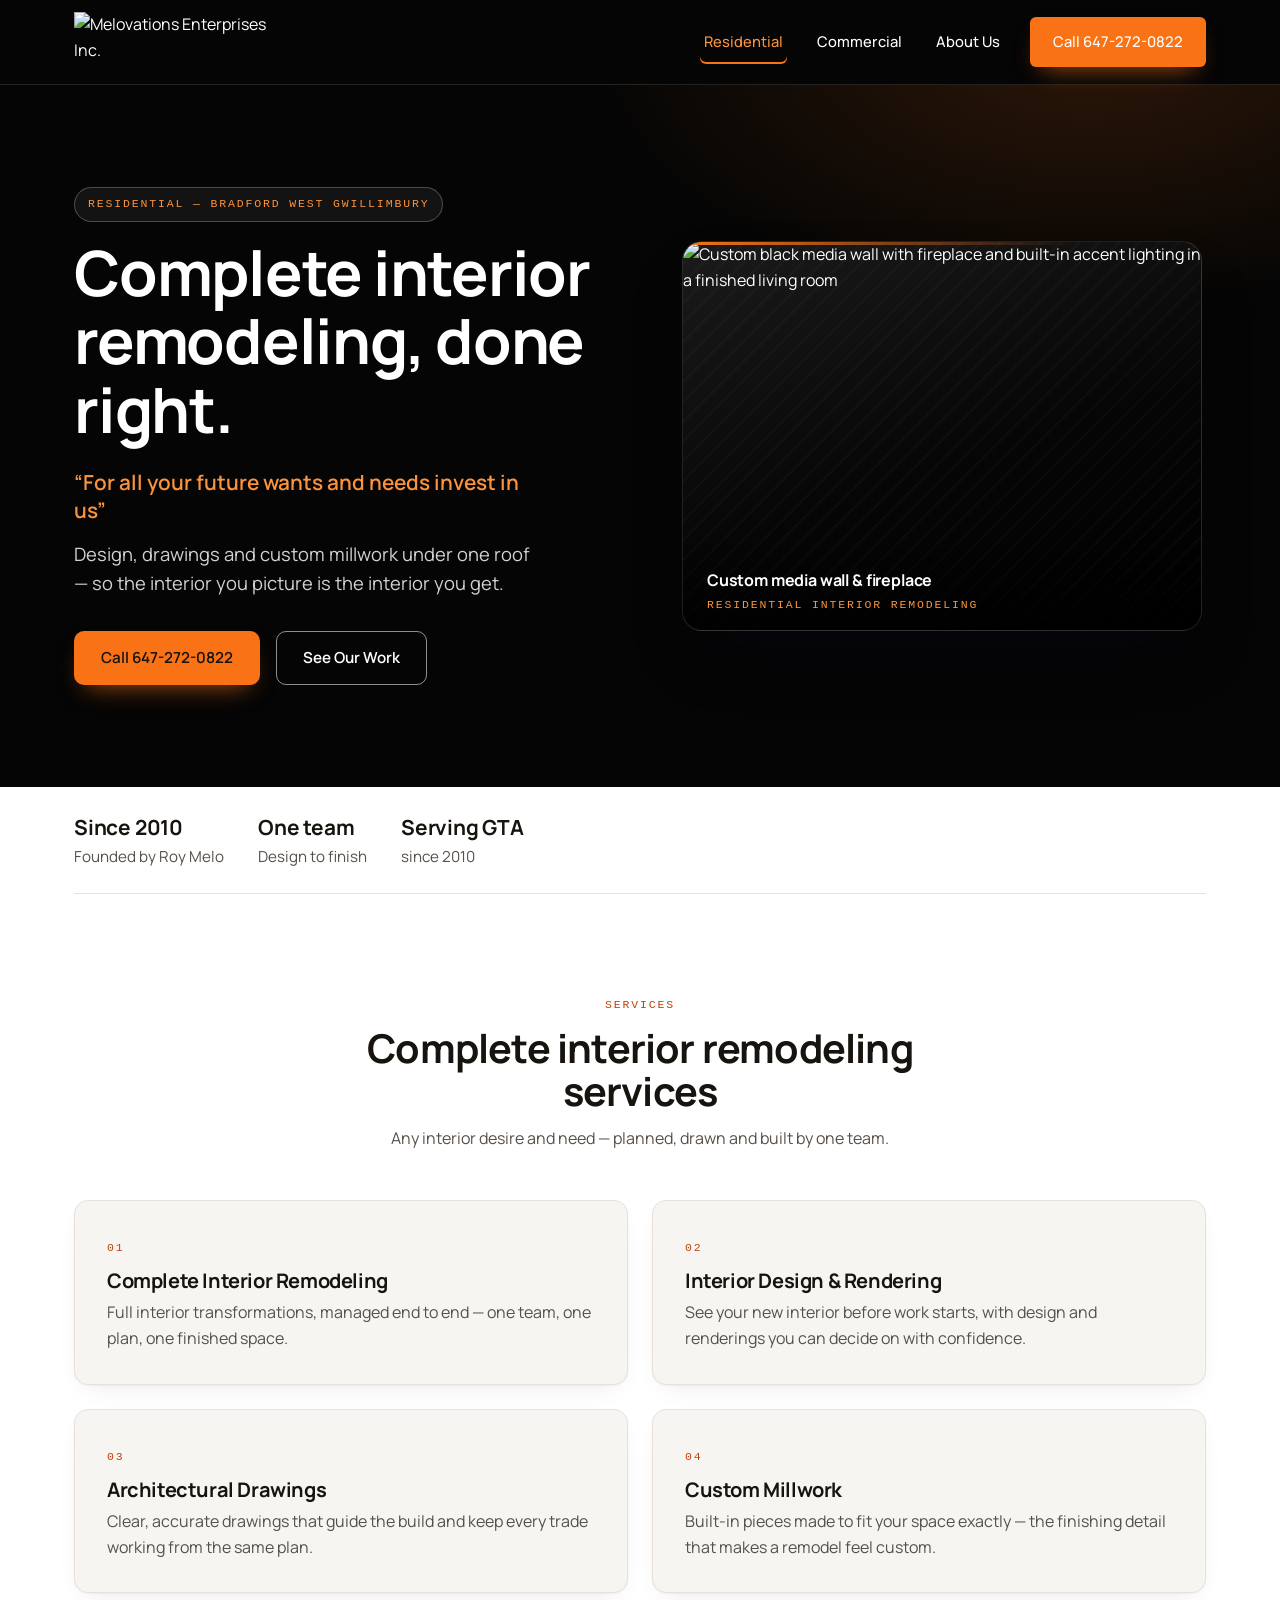
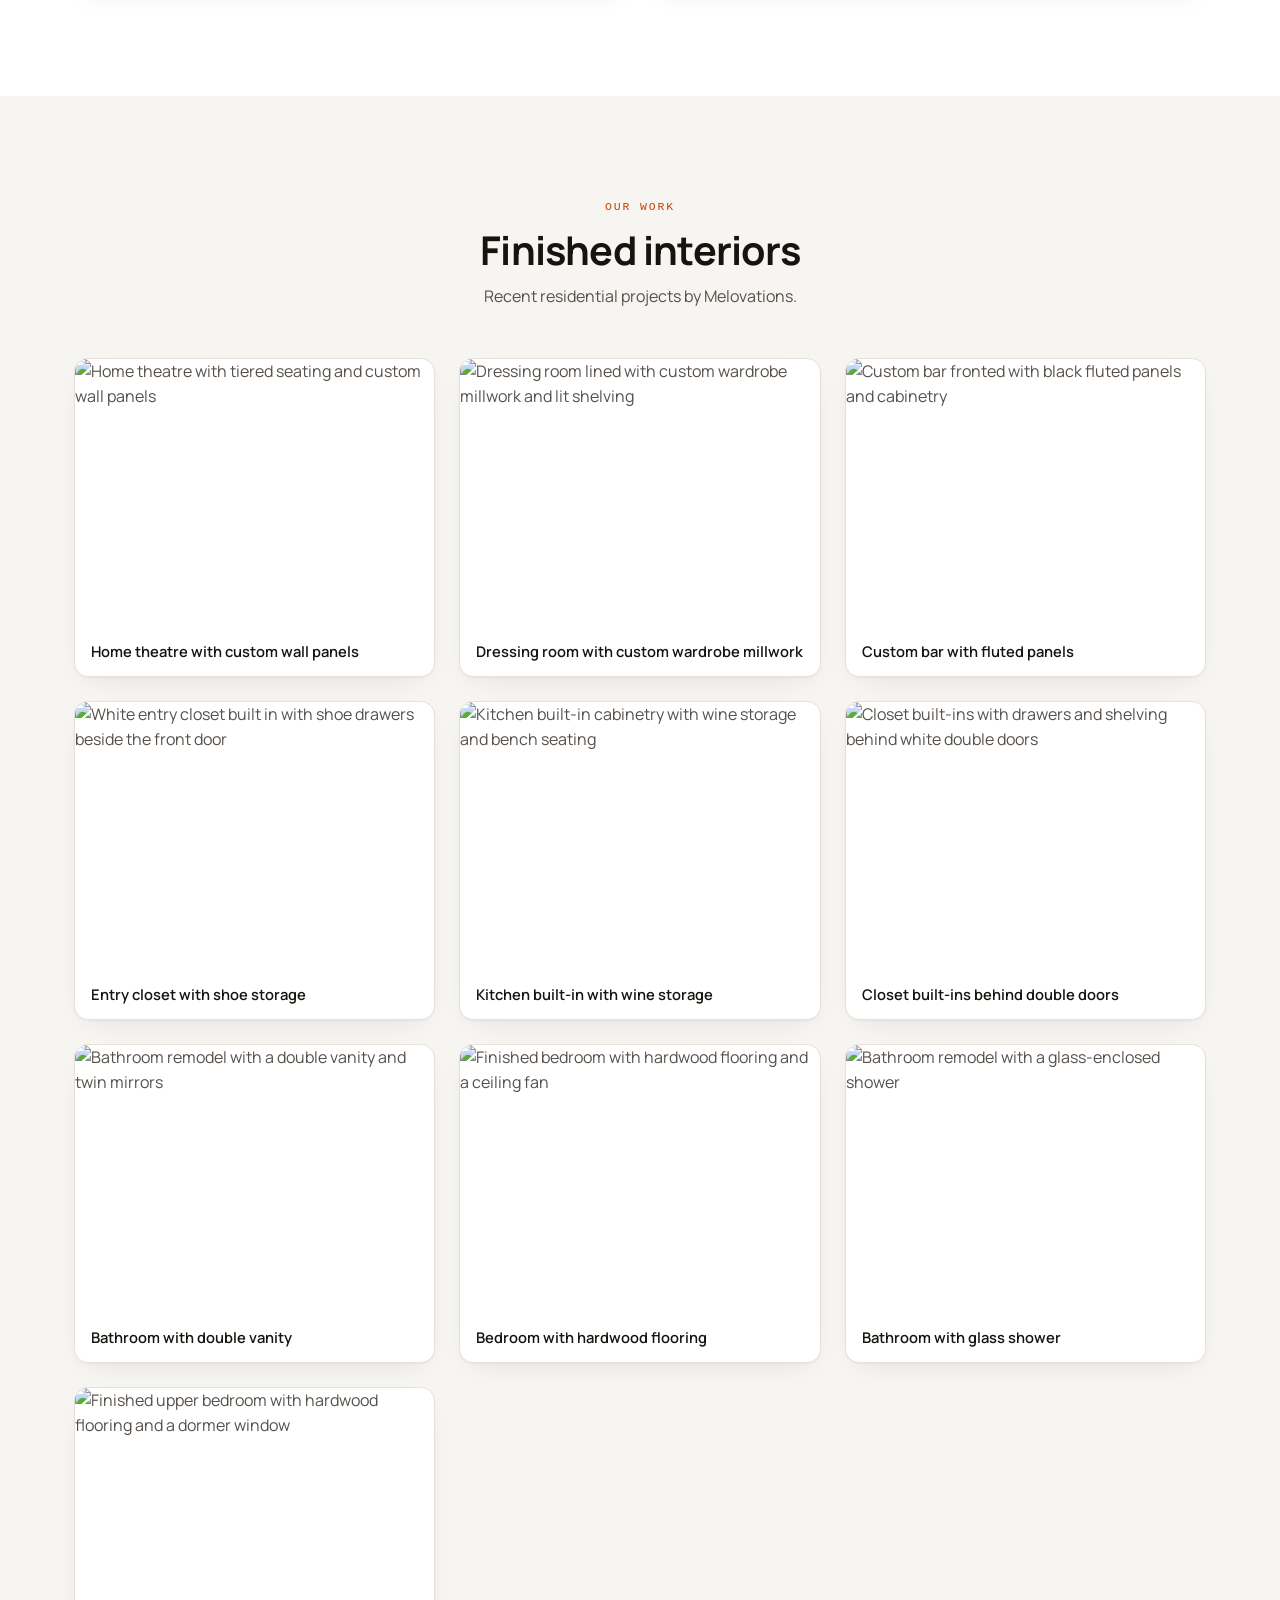
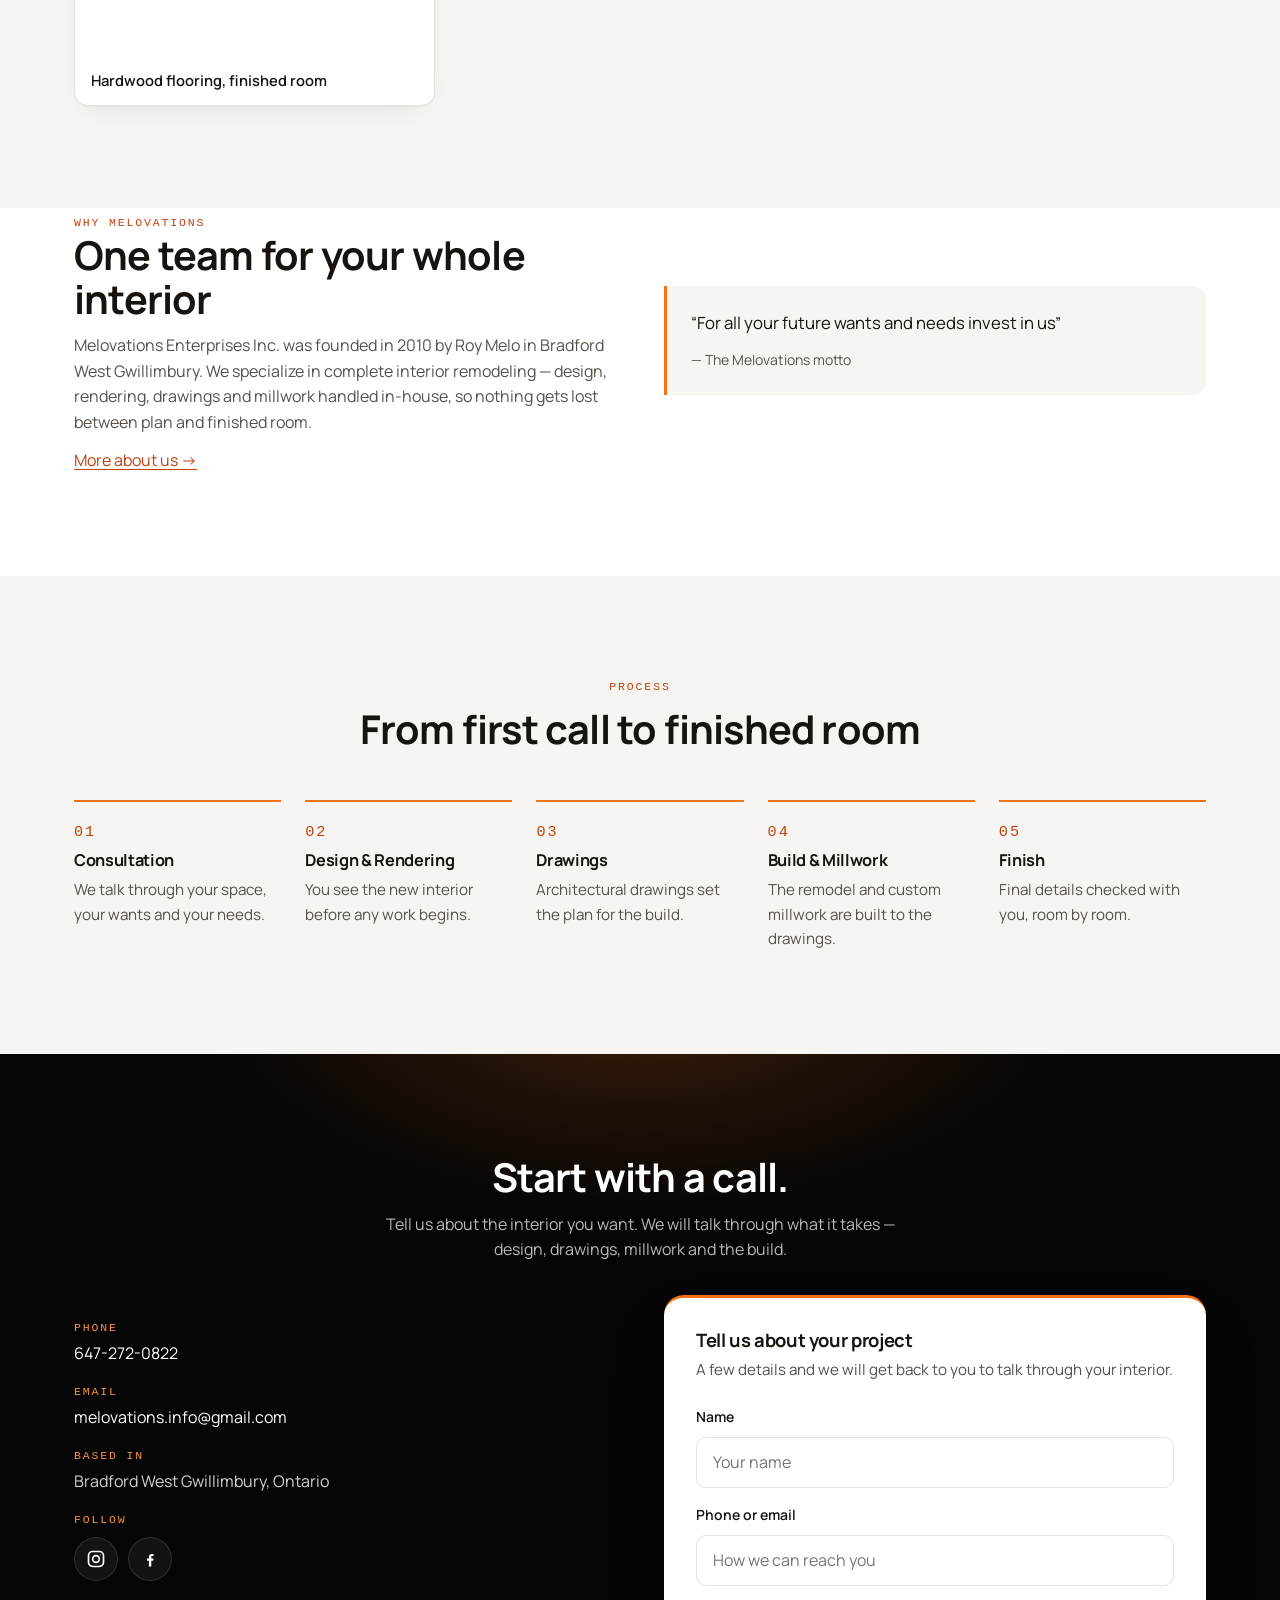
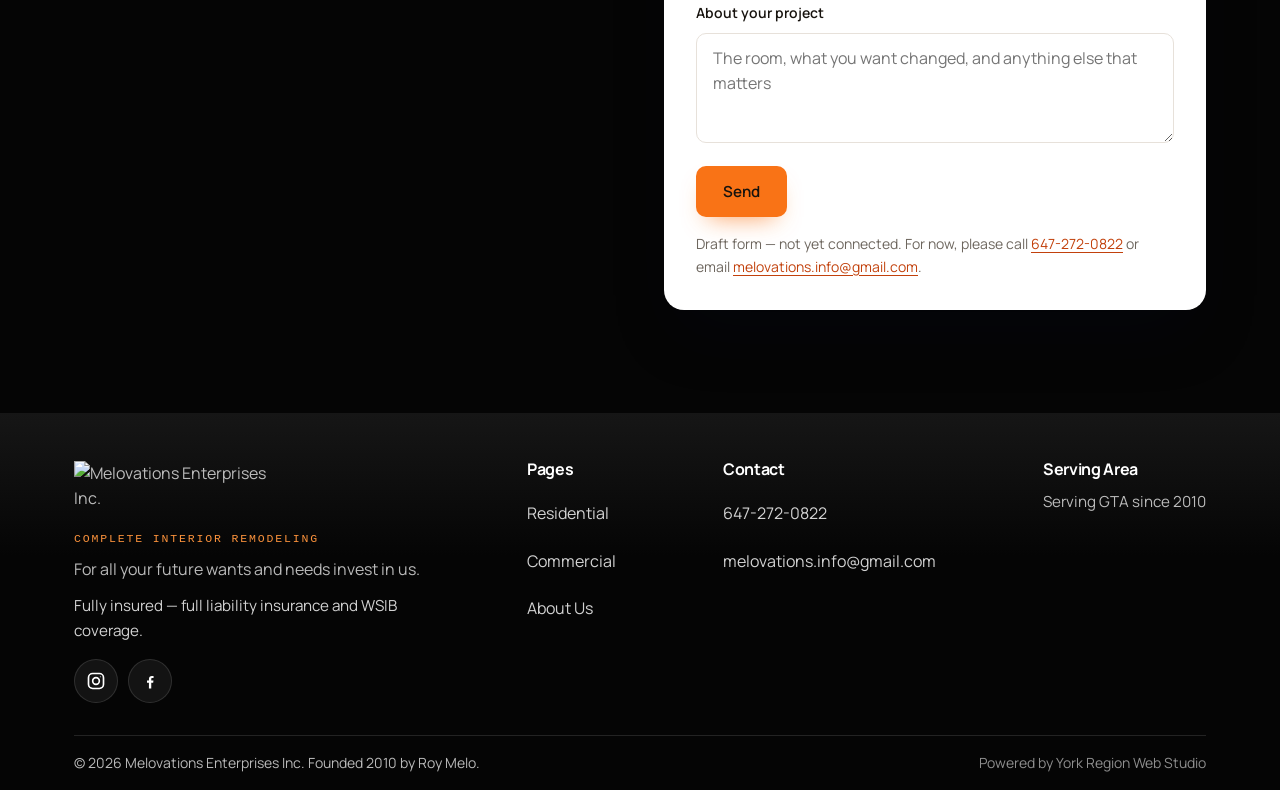
==== commit b870f4aa: "Upload optimization update BATCH 1 of 4 - root pages (part 1 of 3)" ====
--- a/index.html
+++ b/index.html
@@ -28,7 +28,7 @@
 <link rel="preconnect" href="https://fonts.googleapis.com">
 <link rel="preconnect" href="https://fonts.gstatic.com" crossorigin>
 <link href="https://fonts.googleapis.com/css2?family=Manrope:wght@500;600;700;800&display=swap" rel="stylesheet">
-<link rel="preload" as="image" href="assets/projects/media-wall.jpg" fetchpriority="high">
+<link rel="preload" as="image" type="image/webp" fetchpriority="high" imagesrcset="assets/projects/media-wall-640.webp 640w, assets/projects/media-wall-960.webp 960w, assets/projects/media-wall-1200.webp 1200w, assets/projects/media-wall.webp 1600w" imagesizes="(max-width: 760px) calc(100vw - 48px), 520px">
 <link rel="stylesheet" href="styles.css">
 <script type="application/ld+json">
 {
@@ -63,7 +63,7 @@
 <a class="skip-link" href="#main">Skip to content</a>
 <header class="site-header">
   <div class="wrap header-inner">
-    <a class="brand" href="index.html" aria-label="Melovations Enterprises Inc. — home"><img src="assets/logo.jpg" alt="Melovations Enterprises Inc." width="357" height="103" decoding="async"></a>
+    <a class="brand" href="index.html" aria-label="Melovations Enterprises Inc. — home"><picture><source type="image/webp" srcset="assets/logo.webp"><img src="assets/logo.jpg" alt="Melovations Enterprises Inc." width="357" height="103" decoding="async"></picture></a>
     <button class="nav-toggle" id="navToggle" aria-label="Open menu" aria-expanded="false" aria-controls="mainNav">
       <svg width="22" height="22" viewBox="0 0 24 24" fill="none" stroke="currentColor" stroke-width="2" stroke-linecap="round" aria-hidden="true"><path d="M4 7h16M4 12h16M4 17h16"/></svg>
     </button>
@@ -93,7 +93,7 @@
     </div>
     <div class="hero-media">
       <figure class="hero-panel hero-panel-photo">
-        <img src="assets/projects/media-wall.jpg" alt="Custom black media wall with fireplace and built-in accent lighting in a finished living room" width="1600" height="1200" fetchpriority="high" decoding="async">
+        <picture><source type="image/webp" srcset="assets/projects/media-wall-640.webp 640w, assets/projects/media-wall-960.webp 960w, assets/projects/media-wall-1200.webp 1200w, assets/projects/media-wall.webp 1600w" sizes="(max-width: 760px) calc(100vw - 48px), 520px"><img src="assets/projects/media-wall.jpg" srcset="assets/projects/media-wall-640.jpg 640w, assets/projects/media-wall-960.jpg 960w, assets/projects/media-wall-1200.jpg 1200w, assets/projects/media-wall.jpg 1600w" sizes="(max-width: 760px) calc(100vw - 48px), 520px" alt="Custom black media wall with fireplace and built-in accent lighting in a finished living room" width="1600" height="1200" fetchpriority="high" decoding="async"></picture>
         <figcaption><span class="hero-panel-name">Custom media wall &amp; fireplace</span><span class="hero-panel-sub">Residential Interior Remodeling</span></figcaption>
       </figure>
     </div>
@@ -134,43 +134,43 @@
     </div>
     <div class="gallery">
       <figure>
-        <img src="assets/projects/home-theatre.jpg" alt="Home theatre with tiered seating and custom wall panels" width="1440" height="1080" loading="lazy" decoding="async">
+        <picture><source type="image/webp" srcset="assets/projects/home-theatre-640.webp 640w, assets/projects/home-theatre-960.webp 960w, assets/projects/home-theatre-1200.webp 1200w, assets/projects/home-theatre.webp 1440w" sizes="(max-width: 560px) calc(100vw - 48px), (max-width: 980px) calc(50vw - 36px), 361px"><img src="assets/projects/home-theatre.jpg" srcset="assets/projects/home-theatre-640.jpg 640w, assets/projects/home-theatre-960.jpg 960w, assets/projects/home-theatre-1200.jpg 1200w, assets/projects/home-theatre.jpg 1440w" sizes="(max-width: 560px) calc(100vw - 48px), (max-width: 980px) calc(50vw - 36px), 361px" alt="Home theatre with tiered seating and custom wall panels" width="1440" height="1080" loading="lazy" decoding="async"></picture>
         <figcaption>Home theatre with custom wall panels</figcaption>
       </figure>
       <figure>
-        <img src="assets/projects/dressing-room.jpg" alt="Dressing room lined with custom wardrobe millwork and lit shelving" width="1280" height="960" loading="lazy" decoding="async">
+        <picture><source type="image/webp" srcset="assets/projects/dressing-room-640.webp 640w, assets/projects/dressing-room-960.webp 960w, assets/projects/dressing-room.webp 1280w" sizes="(max-width: 560px) calc(100vw - 48px), (max-width: 980px) calc(50vw - 36px), 361px"><img src="assets/projects/dressing-room.jpg" srcset="assets/projects/dressing-room-640.jpg 640w, assets/projects/dressing-room-960.jpg 960w, assets/projects/dressing-room.jpg 1280w" sizes="(max-width: 560px) calc(100vw - 48px), (max-width: 980px) calc(50vw - 36px), 361px" alt="Dressing room lined with custom wardrobe millwork and lit shelving" width="1280" height="960" loading="lazy" decoding="async"></picture>
         <figcaption>Dressing room with custom wardrobe millwork</figcaption>
       </figure>
       <figure>
-        <img src="assets/projects/fluted-bar.jpg" alt="Custom bar fronted with black fluted panels and cabinetry" width="1080" height="1440" loading="lazy" decoding="async">
+        <picture><source type="image/webp" srcset="assets/projects/fluted-bar-640.webp 640w, assets/projects/fluted-bar-960.webp 960w, assets/projects/fluted-bar.webp 1080w" sizes="(max-width: 560px) calc(100vw - 48px), (max-width: 980px) calc(50vw - 36px), 361px"><img src="assets/projects/fluted-bar.jpg" srcset="assets/projects/fluted-bar-640.jpg 640w, assets/projects/fluted-bar-960.jpg 960w, assets/projects/fluted-bar.jpg 1080w" sizes="(max-width: 560px) calc(100vw - 48px), (max-width: 980px) calc(50vw - 36px), 361px" alt="Custom bar fronted with black fluted panels and cabinetry" width="1080" height="1440" loading="lazy" decoding="async"></picture>
         <figcaption>Custom bar with fluted panels</figcaption>
       </figure>
       <figure>
-        <img src="assets/projects/entry-closet.jpg" alt="White entry closet built in with shoe drawers beside the front door" width="960" height="1280" loading="lazy" decoding="async">
+        <picture><source type="image/webp" srcset="assets/projects/entry-closet-640.webp 640w, assets/projects/entry-closet.webp 960w" sizes="(max-width: 560px) calc(100vw - 48px), (max-width: 980px) calc(50vw - 36px), 361px"><img src="assets/projects/entry-closet.jpg" srcset="assets/projects/entry-closet-640.jpg 640w, assets/projects/entry-closet.jpg 960w" sizes="(max-width: 560px) calc(100vw - 48px), (max-width: 980px) calc(50vw - 36px), 361px" alt="White entry closet built in with shoe drawers beside the front door" width="960" height="1280" loading="lazy" decoding="async"></picture>
         <figcaption>Entry closet with shoe storage</figcaption>
       </figure>
       <figure>
-        <img src="assets/projects/kitchen-wine-cabinet.jpg" alt="Kitchen built-in cabinetry with wine storage and bench seating" width="1280" height="960" loading="lazy" decoding="async">
+        <picture><source type="image/webp" srcset="assets/projects/kitchen-wine-cabinet-640.webp 640w, assets/projects/kitchen-wine-cabinet-960.webp 960w, assets/projects/kitchen-wine-cabinet.webp 1280w" sizes="(max-width: 560px) calc(100vw - 48px), (max-width: 980px) calc(50vw - 36px), 361px"><img src="assets/projects/kitchen-wine-cabinet.jpg" srcset="assets/projects/kitchen-wine-cabinet-640.jpg 640w, assets/projects/kitchen-wine-cabinet-960.jpg 960w, assets/projects/kitchen-wine-cabinet.jpg 1280w" sizes="(max-width: 560px) calc(100vw - 48px), (max-width: 980px) calc(50vw - 36px), 361px" alt="Kitchen built-in cabinetry with wine storage and bench seating" width="1280" height="960" loading="lazy" decoding="async"></picture>
         <figcaption>Kitchen built-in with wine storage</figcaption>
       </figure>
       <figure>
-        <img src="assets/projects/closet-double-doors.jpg" alt="Closet built-ins with drawers and shelving behind white double doors" width="1080" height="1440" loading="lazy" decoding="async">
+        <picture><source type="image/webp" srcset="assets/projects/closet-double-doors-640.webp 640w, assets/projects/closet-double-doors-960.webp 960w, assets/projects/closet-double-doors.webp 1080w" sizes="(max-width: 560px) calc(100vw - 48px), (max-width: 980px) calc(50vw - 36px), 361px"><img src="assets/projects/closet-double-doors.jpg" srcset="assets/projects/closet-double-doors-640.jpg 640w, assets/projects/closet-double-doors-960.jpg 960w, assets/projects/closet-double-doors.jpg 1080w" sizes="(max-width: 560px) calc(100vw - 48px), (max-width: 980px) calc(50vw - 36px), 361px" alt="Closet built-ins with drawers and shelving behind white double doors" width="1080" height="1440" loading="lazy" decoding="async"></picture>
         <figcaption>Closet built-ins behind double doors</figcaption>
       </figure>
       <figure>
-        <img src="assets/projects/bathroom-vanity.jpg" alt="Bathroom remodel with a double vanity and twin mirrors" width="960" height="1280" loading="lazy" decoding="async">
+        <picture><source type="image/webp" srcset="assets/projects/bathroom-vanity-640.webp 640w, assets/projects/bathroom-vanity.webp 960w" sizes="(max-width: 560px) calc(100vw - 48px), (max-width: 980px) calc(50vw - 36px), 361px"><img src="assets/projects/bathroom-vanity.jpg" srcset="assets/projects/bathroom-vanity-640.jpg 640w, assets/projects/bathroom-vanity.jpg 960w" sizes="(max-width: 560px) calc(100vw - 48px), (max-width: 980px) calc(50vw - 36px), 361px" alt="Bathroom remodel with a double vanity and twin mirrors" width="960" height="1280" loading="lazy" decoding="async"></picture>
         <figcaption>Bathroom with double vanity</figcaption>
       </figure>
       <figure>
-        <img src="assets/projects/bedroom-hardwood-1.jpg" alt="Finished bedroom with hardwood flooring and a ceiling fan" width="960" height="1280" loading="lazy" decoding="async">
+        <picture><source type="image/webp" srcset="assets/projects/bedroom-hardwood-1-640.webp 640w, assets/projects/bedroom-hardwood-1.webp 960w" sizes="(max-width: 560px) calc(100vw - 48px), (max-width: 980px) calc(50vw - 36px), 361px"><img src="assets/projects/bedroom-hardwood-1.jpg" srcset="assets/projects/bedroom-hardwood-1-640.jpg 640w, assets/projects/bedroom-hardwood-1.jpg 960w" sizes="(max-width: 560px) calc(100vw - 48px), (max-width: 980px) calc(50vw - 36px), 361px" alt="Finished bedroom with hardwood flooring and a ceiling fan" width="960" height="1280" loading="lazy" decoding="async"></picture>
         <figcaption>Bedroom with hardwood flooring</figcaption>
       </figure>
       <figure>
-        <img src="assets/projects/bathroom-glass-shower.jpg" alt="Bathroom remodel with a glass-enclosed shower" width="960" height="1280" loading="lazy" decoding="async">
+        <picture><source type="image/webp" srcset="assets/projects/bathroom-glass-shower-640.webp 640w, assets/projects/bathroom-glass-shower.webp 960w" sizes="(max-width: 560px) calc(100vw - 48px), (max-width: 980px) calc(50vw - 36px), 361px"><img src="assets/projects/bathroom-glass-shower.jpg" srcset="assets/projects/bathroom-glass-shower-640.jpg 640w, assets/projects/bathroom-glass-shower.jpg 960w" sizes="(max-width: 560px) calc(100vw - 48px), (max-width: 980px) calc(50vw - 36px), 361px" alt="Bathroom remodel with a glass-enclosed shower" width="960" height="1280" loading="lazy" decoding="async"></picture>
         <figcaption>Bathroom with glass shower</figcaption>
       </figure>
       <figure>
-        <img src="assets/projects/bedroom-hardwood-2.jpg" alt="Finished upper bedroom with hardwood flooring and a dormer window" width="960" height="1280" loading="lazy" decoding="async">
+        <picture><source type="image/webp" srcset="assets/projects/bedroom-hardwood-2-640.webp 640w, assets/projects/bedroom-hardwood-2.webp 960w" sizes="(max-width: 560px) calc(100vw - 48px), (max-width: 980px) calc(50vw - 36px), 361px"><img src="assets/projects/bedroom-hardwood-2.jpg" srcset="assets/projects/bedroom-hardwood-2-640.jpg 640w, assets/projects/bedroom-hardwood-2.jpg 960w" sizes="(max-width: 560px) calc(100vw - 48px), (max-width: 980px) calc(50vw - 36px), 361px" alt="Finished upper bedroom with hardwood flooring and a dormer window" width="960" height="1280" loading="lazy" decoding="async"></picture>
         <figcaption>Hardwood flooring, finished room</figcaption>
       </figure>
     </div>
@@ -251,7 +251,7 @@
   <div class="wrap">
     <div class="footer-top">
       <div class="footer-brand">
-        <img src="assets/logo.jpg" alt="Melovations Enterprises Inc." width="357" height="103" loading="lazy" decoding="async">
+        <picture><source type="image/webp" srcset="assets/logo.webp"><img src="assets/logo.jpg" alt="Melovations Enterprises Inc." width="357" height="103" loading="lazy" decoding="async"></picture>
         <div class="footer-sub">Complete Interior Remodeling</div>
         <p class="footer-tagline">For all your future wants and needs invest in us.</p>
         <p class="footer-insure">Fully insured — full liability insurance and WSIB coverage.</p>
--- a/styles.css
+++ b/styles.css
@@ -1,269 +1 @@
-/* Melovations Enterprises Inc. — v1 draft
-   Layout/CSS approach follows the YRWS Professional Services template
-   (split hero, card grid, process steps, dark CTA band, dark footer).
-   Brand: black + orange. Logo unchanged. */
-
-:root{
-  --brand-dark:#050505;
-  --brand-dark-2:#161616;
-  --brand-accent:#F97316;
-  --brand-accent-deep:#C2410C;
-  --brand-accent-light:#FB923C;
-  --paper:#FFFFFF;
-  --paper-soft:#F7F5F2;
-  --ink:#17130E;
-  --ink-soft:#57504A;
-  --ink-faint:#6E675F;
-  --line:#E7E1DA;
-  --header-bg:#050505;
-  --header-text:#FFFFFF;
-  --font-display:"Manrope",-apple-system,"Segoe UI",Helvetica,Arial,sans-serif;
-  --font-body:"Manrope",-apple-system,"Segoe UI",Helvetica,Arial,sans-serif;
-  --font-mono:ui-monospace,"SF Mono",Menlo,Consolas,monospace;
-  --text-hero:clamp(2.4rem,4.5vw + 1rem,3.9rem);
-  --text-h2:clamp(1.8rem,1.6vw + 1.2rem,2.5rem);
-  --text-h3:1.25rem;
-  --text-lead:1.15rem;
-  --text-body:1rem;
-  --text-small:.875rem;
-  --text-eyebrow:.72rem;
-  --leading-heading:1.1;
-  --leading-body:1.6;
-  --space-1:4px; --space-2:8px; --space-3:12px; --space-4:16px;
-  --space-5:24px; --space-6:32px; --space-7:48px; --space-8:64px;
-  --section-pad:clamp(64px,8vw,104px);
-  --card-pad:32px;
-  --max:1180px;
-  --radius:14px;
-  --radius-sm:10px;
-  --radius-lg:20px;
-  --shadow-1:0 1px 2px rgba(2,6,23,.04),0 10px 28px -14px rgba(2,6,23,.12);
-  --shadow-2:0 2px 6px rgba(2,6,23,.05),0 24px 44px -18px rgba(2,6,23,.18);
-  --shadow-3:0 32px 64px -16px rgba(2,6,23,.30);
-  --ease:cubic-bezier(.22,.61,.36,1);
-  --dur:.3s;
-  --on-dark:#fff;
-  --on-dark-82:rgba(255,255,255,.82);
-  --on-dark-72:rgba(255,255,255,.72);
-  --on-dark-55:rgba(255,255,255,.55);
-  --line-dark:rgba(255,255,255,.12);
-  --white:#fff;
-  --error:#A83D2E;
-  --accent-ring:rgba(249,115,22,.22);
-}
-
-*,*::before,*::after{box-sizing:border-box;margin:0;padding:0}
-html{scroll-behavior:smooth;scroll-padding-top:104px}
-body{font-family:var(--font-body);font-size:var(--text-body);line-height:var(--leading-body);color:var(--ink-soft);background:var(--paper);overflow-x:hidden;-webkit-font-smoothing:antialiased}
-img{max-width:100%;display:block}
-a{color:var(--brand-accent-deep);text-decoration:none}
-h1,h2,h3{font-family:var(--font-display);color:var(--ink);line-height:var(--leading-heading);font-weight:700;letter-spacing:-.02em}
-h2{font-size:var(--text-h2)}
-h3{font-size:var(--text-h3)}
-.wrap{max-width:var(--max);margin:0 auto;padding:0 var(--space-5)}
-section{padding:var(--section-pad) 0}
-.section-soft{background:var(--paper-soft)}
-:focus-visible{outline:2px solid var(--brand-accent);outline-offset:2px}
-::selection{background:var(--accent-ring)}
-.skip-link{position:absolute;left:var(--space-4);top:-100px;background:var(--brand-dark);color:var(--on-dark);padding:var(--space-2) var(--space-4);z-index:100}
-.skip-link:focus{top:0;color:var(--on-dark)}
-
-.eyebrow{max-width:100%;font-family:var(--font-mono);font-size:var(--text-eyebrow);font-weight:500;text-transform:uppercase;letter-spacing:.16em;color:var(--brand-accent-deep)}
-.eyebrow-light{color:var(--brand-accent-light)}
-.lead{font-size:var(--text-lead)}
-.section-header{max-width:680px;margin:0 auto var(--space-7);text-align:center}
-.section-header .eyebrow{display:block;margin-bottom:var(--space-3)}
-.section-header p{margin-top:var(--space-3)}
-
-.btn{display:inline-block;padding:14px 26px;font-size:.95rem;font-weight:600;font-family:var(--font-body);border-radius:var(--radius-sm);border:1px solid transparent;cursor:pointer;transition:transform var(--dur) var(--ease),background var(--dur),color var(--dur),border-color var(--dur),box-shadow var(--dur) var(--ease)}
-.btn:hover{transform:translateY(-1px)}
-.btn:active{transform:translateY(0)}
-/* Primary button: near-black text on bright orange passes contrast (~7:1);
-   hover deepens to burnt orange where white text passes (~5:1). */
-.btn-primary{background:var(--brand-accent);color:var(--ink);box-shadow:0 12px 24px -12px rgba(249,115,22,.7)}
-.btn-primary:hover{background:var(--brand-accent-deep);color:var(--white)}
-.btn-ghost{background:transparent;color:var(--on-dark);border-color:var(--on-dark-55)}
-.btn-ghost:hover{border-color:var(--on-dark);color:var(--on-dark);background:rgba(255,255,255,.08)}
-
-/* Header — black */
-.site-header{position:sticky;top:0;z-index:50;background:var(--header-bg);color:var(--header-text);border-bottom:1px solid var(--line-dark)}
-.header-inner{display:flex;align-items:center;justify-content:space-between;gap:var(--space-5);height:84px}
-.brand{display:flex;align-items:center;color:var(--header-text)}
-.brand img{width:205px;height:auto}
-.main-nav{display:flex;align-items:center;gap:26px}
-.main-nav a{display:inline-flex;align-items:center;min-height:44px;color:var(--header-text);font-size:.92rem;font-weight:500;white-space:nowrap;transition:color var(--dur);padding:10px 4px;border-radius:6px}
-.main-nav a:hover{color:var(--brand-accent-light)}
-.main-nav a[aria-current="page"]{color:var(--brand-accent-light);box-shadow:inset 0 -2px 0 var(--brand-accent)}
-.main-nav .btn{padding:12px 22px}
-.nav-toggle{display:none;background:none;border:0;cursor:pointer;padding:var(--space-2);color:var(--header-text)}
-
-/* Hero — split variant (from template), black + orange */
-.hero-split{background:var(--brand-dark);color:var(--on-dark);padding:0;background-image:radial-gradient(720px 380px at 85% -40px,rgba(249,115,22,.16),transparent 70%)}
-.hero-split .grid{display:grid;grid-template-columns:1.05fr 1fr;align-items:stretch}
-.hero-split .txt{padding:var(--section-pad) var(--space-6) var(--section-pad) 0}
-.hero-split h1{color:var(--on-dark);font-size:var(--text-hero)}
-.hero-split .eyebrow{display:inline-block;margin-bottom:var(--space-4);padding:7px 13px;border:1px solid rgba(255,255,255,.24);border-radius:999px;background:rgba(255,255,255,.06)}
-.hero-motto{font-family:var(--font-display);font-size:1.3rem;font-weight:600;color:var(--brand-accent-light);margin-top:var(--space-5);max-width:460px;line-height:1.35}
-.hero-split .lead{color:var(--on-dark-82);margin-top:var(--space-4);max-width:460px}
-.hero-actions{display:flex;flex-wrap:wrap;gap:var(--space-4);margin-top:var(--space-6)}
-.hero-media{display:flex;align-items:center;justify-content:center;padding:var(--space-7) 0 var(--space-7) var(--space-5)}
-/* Framed brand panel: the supplied logo is the only artwork at launch, so it
-   is presented as a deliberate framed panel (gradient, border, caption bar)
-   rather than a bare image on black. */
-.hero-panel{position:relative;width:100%;max-width:520px;margin:0;border:1px solid var(--line-dark);border-radius:var(--radius-lg);background:linear-gradient(160deg,#1b1b1b 0%,#060606 55%,#000 100%);box-shadow:var(--shadow-3);padding:var(--space-7) var(--space-6) var(--space-5);overflow:hidden}
-.hero-panel::before{content:"";position:absolute;inset:0;background:repeating-linear-gradient(135deg,rgba(255,255,255,.025) 0 2px,transparent 2px 14px);pointer-events:none}
-.hero-panel::after{content:"";position:absolute;top:0;left:0;right:0;height:3px;background:linear-gradient(90deg,var(--brand-accent),transparent 75%)}
-.hero-panel img{position:relative;width:100%;height:auto}
-.hero-panel figcaption{position:relative;margin-top:var(--space-5);padding-top:var(--space-4);border-top:1px solid var(--line-dark);display:flex;flex-direction:column;gap:2px}
-/* Photo variant: real project photo fills the framed panel, caption overlays. */
-.hero-panel-photo{padding:0}
-.hero-panel-photo img{width:100%;height:100%;aspect-ratio:4/3;object-fit:cover}
-.hero-panel-photo figcaption{position:absolute;left:0;right:0;bottom:0;margin:0;padding:var(--space-6) var(--space-5) var(--space-4);border-top:0;background:linear-gradient(180deg,transparent,rgba(0,0,0,.85))}
-
-/* Page hero (Commercial / About) */
-.page-hero{background:var(--brand-dark);color:var(--on-dark);padding:var(--space-8) 0;background-image:radial-gradient(720px 380px at 85% -40px,rgba(249,115,22,.16),transparent 70%)}
-.page-hero .eyebrow{display:inline-block;margin-bottom:var(--space-4);padding:7px 13px;border:1px solid rgba(255,255,255,.24);border-radius:999px;background:rgba(255,255,255,.06)}
-.page-hero h1{color:var(--on-dark);font-size:var(--text-hero);max-width:18ch}
-.page-hero .lead{color:var(--on-dark-82);margin-top:var(--space-4);max-width:56ch}
-
-/* Insurance callout */
-.insure{background:var(--paper-soft);border:1px solid var(--line);border-left:3px solid var(--brand-accent);border-radius:var(--radius);padding:var(--space-6);box-shadow:var(--shadow-1)}
-.insure-title{font-size:1.35rem;margin-bottom:var(--space-2)}
-.insure p{color:var(--ink-soft)}
-.footer-insure{margin-top:var(--space-3);color:var(--on-dark-82);font-size:.95rem;max-width:38ch}
-
-/* Photo gallery */
-.gallery{display:grid;grid-template-columns:repeat(3,1fr);gap:var(--space-5)}
-.gallery figure{margin:0;background:var(--white);border:1px solid var(--line);border-radius:var(--radius);overflow:hidden;box-shadow:var(--shadow-1);transition:transform var(--dur) var(--ease),box-shadow var(--dur) var(--ease),border-color var(--dur)}
-.gallery figure:hover{transform:translateY(-4px);box-shadow:var(--shadow-2);border-color:rgba(249,115,22,.45)}
-.gallery img{width:100%;height:auto;aspect-ratio:4/3;object-fit:cover;display:block;transition:transform var(--dur) var(--ease)}
-.gallery figure:hover img{transform:scale(1.05)}
-.gallery figcaption{padding:var(--space-3) var(--space-4);font-size:.92rem;font-weight:600;color:var(--ink)}
-.hero-panel-name{font-family:var(--font-display);font-weight:700;color:var(--on-dark);letter-spacing:-.01em}
-.hero-panel-sub{font-family:var(--font-mono);font-size:var(--text-eyebrow);text-transform:uppercase;letter-spacing:.16em;color:var(--brand-accent-light)}
-
-/* Trust strip */
-.trust{display:flex;gap:34px;flex-wrap:wrap;padding:var(--space-5) 0;border-bottom:1px solid var(--line)}
-.trust div{font-size:.95rem;color:var(--ink-soft)}
-.trust strong{display:block;font-family:var(--font-display);font-size:1.3rem;color:var(--ink);letter-spacing:-.01em}
-
-/* Cards */
-.card-grid{display:grid;grid-template-columns:repeat(3,1fr);gap:var(--space-5)}
-.card{background:var(--white);border:1px solid var(--line);border-radius:var(--radius);padding:var(--card-pad);box-shadow:var(--shadow-1);transition:transform var(--dur) var(--ease),box-shadow var(--dur) var(--ease),border-color var(--dur)}
-.card:hover{transform:translateY(-4px);box-shadow:var(--shadow-2);border-color:rgba(249,115,22,.45)}
-.card-soft{background:var(--paper-soft)}
-.section-tight{padding-top:0}
-.card h3{margin:var(--space-3) 0 var(--space-2)}
-.card-num{font-family:var(--font-mono);font-size:var(--text-eyebrow);letter-spacing:.16em;color:var(--brand-accent-deep)}
-.services-grid{grid-template-columns:repeat(2,1fr)}
-
-/* About split */
-.split{display:grid;grid-template-columns:1fr 1fr;gap:var(--space-7);align-items:center}
-.split p{color:var(--ink-soft);margin-top:var(--space-3)}
-.split p a,.form-note a{text-decoration:underline;text-underline-offset:3px}
-.quote{background:var(--paper-soft);border-left:3px solid var(--brand-accent);padding:var(--space-5);border-radius:0 var(--radius) var(--radius) 0;font-size:1.05rem;color:var(--ink)}
-.quote small{display:block;margin-top:var(--space-3);color:var(--ink-soft)}
-
-/* Process */
-.process-grid{display:grid;grid-template-columns:repeat(5,1fr);gap:var(--space-5)}
-.process-step{border-top:2px solid var(--brand-accent);padding-top:var(--space-4);transition:transform var(--dur) var(--ease)}
-.process-step:hover{transform:translateY(-3px)}
-.process-step .num{font-family:var(--font-mono);color:var(--brand-accent-deep);letter-spacing:2px;font-size:.95rem}
-.process-step h3{font-size:1.02rem;margin:var(--space-2) 0}
-.process-step p{font-size:.95rem}
-
-/* Testimonials */
-.testimonial-grid{display:grid;grid-template-columns:repeat(2,1fr);gap:var(--space-5)}
-.testimonial{position:relative;margin:0;background:var(--white);border:1px solid var(--line);border-radius:var(--radius);padding:var(--card-pad);box-shadow:var(--shadow-1);transition:transform var(--dur) var(--ease),box-shadow var(--dur) var(--ease),border-color var(--dur)}
-.testimonial:hover{transform:translateY(-4px);box-shadow:var(--shadow-2);border-color:rgba(249,115,22,.45)}
-.testimonial::before{content:"\201C";display:block;font-family:var(--font-display);font-size:2.4rem;font-weight:800;line-height:.6;color:var(--brand-accent);margin-bottom:var(--space-4)}
-.testimonial blockquote{margin:0 0 var(--space-4);font-size:1.05rem;line-height:1.55;color:var(--ink)}
-.testimonial figcaption{color:var(--ink-faint);font-weight:600;font-size:var(--text-small)}
-.testimonial figcaption .project{display:block;font-weight:500;color:var(--brand-accent-deep);margin-top:2px}
-
-/* Contact */
-.cta-band{background:var(--brand-dark);color:var(--on-dark);text-align:center;background-image:radial-gradient(640px 320px at 50% -60px,var(--accent-ring),transparent 70%)}
-.cta-band h2{color:var(--on-dark)}
-.cta-band p{color:var(--on-dark-72);margin:var(--space-3) auto var(--space-6);max-width:52ch}
-.cta-band .hero-actions{justify-content:center;margin-top:0}
-.contact-grid{display:grid;grid-template-columns:1fr 1fr;gap:var(--space-7);text-align:left;align-items:start}
-.contact-list{list-style:none;margin-top:var(--space-5)}
-.contact-list li{margin-bottom:var(--space-4);color:var(--on-dark-82)}
-.contact-list .label{font-family:var(--font-mono);font-size:var(--text-eyebrow);text-transform:uppercase;letter-spacing:.16em;color:var(--brand-accent-light);display:block;margin-bottom:var(--space-1)}
-.contact-list a{color:var(--on-dark);text-underline-offset:3px}
-.contact-list a:hover{color:var(--brand-accent-light);text-decoration:underline}
-.form-card{background:var(--white);border-radius:var(--radius-lg);box-shadow:var(--shadow-3);padding:var(--space-6);color:var(--ink-soft);text-align:left;border-top:3px solid var(--brand-accent)}
-.form-title{font-size:1.15rem;margin-bottom:var(--space-2)}
-.form-intro{color:var(--ink-soft);font-size:.95rem;margin:0 0 var(--space-5);max-width:none}
-.cta-band .form-intro{color:var(--ink-soft);margin:0 0 var(--space-5);max-width:none;text-align:left}
-.form-group{margin-bottom:var(--space-4)}
-.form-group label{display:block;font-weight:600;font-size:var(--text-small);color:var(--ink);margin-bottom:var(--space-2)}
-.form-group input,.form-group textarea{width:100%;min-height:44px;padding:12px 16px;font:inherit;color:var(--ink);background:var(--white);border:1px solid var(--line);border-radius:var(--radius-sm)}
-.form-group textarea{min-height:110px;resize:vertical}
-.form-group input:focus,.form-group textarea:focus{border-color:var(--brand-accent);outline:none;box-shadow:0 0 0 4px var(--accent-ring)}
-.form-status{margin-top:var(--space-4);font-size:var(--text-small);color:var(--error)}
-.form-note{font-size:var(--text-small);color:var(--ink-faint);margin-top:var(--space-3)}
-/* The form card sits inside the dark CTA band; keep its helper text on the
-   light-card colours instead of inheriting the band's light text. */
-.cta-band .form-status{color:var(--error);margin:var(--space-4) 0 0;max-width:none;text-align:left}
-.cta-band .form-note{color:var(--ink-faint);margin:var(--space-3) 0 0;max-width:none;text-align:left}
-
-/* Footer — black */
-.site-footer{background:linear-gradient(180deg,var(--brand-dark-2),var(--brand-dark) 38%);color:var(--on-dark-72);padding:var(--space-7) 0 0}
-.footer-top{display:flex;flex-wrap:wrap;gap:var(--space-6);justify-content:space-between;padding-bottom:var(--space-6)}
-.footer-brand img{width:200px;height:auto}
-.footer-sub{font-family:var(--font-mono);font-size:var(--text-eyebrow);text-transform:uppercase;letter-spacing:.16em;color:var(--brand-accent-light);margin-top:var(--space-3)}
-.footer-tagline{margin-top:var(--space-2);max-width:36ch}
-.footer-links{display:flex;flex-wrap:wrap;gap:var(--space-2) var(--space-5);list-style:none}
-.footer-links-stack{flex-direction:column;gap:0}
-.footer-links a{color:var(--on-dark-82);display:inline-block;padding:11px 0}
-.footer-links a:hover{color:var(--brand-accent-light)}
-.footer-col h3{color:var(--on-dark);font-size:1rem;margin-bottom:var(--space-3)}
-.footer-col p{max-width:38ch;font-size:.95rem}
-.footer-bottom{display:flex;flex-wrap:wrap;gap:var(--space-4);align-items:center;justify-content:space-between;border-top:1px solid var(--line-dark);padding:var(--space-4) 0;font-size:var(--text-small)}
-.footer-serving{color:var(--on-dark-55)}
-.social-row{display:inline-flex;gap:10px;align-items:center}
-.social-icon{display:inline-flex;align-items:center;justify-content:center;width:44px;height:44px;min-width:44px;min-height:44px;border-radius:50%;border:1px solid var(--line-dark);background:rgba(255,255,255,.06);color:var(--on-dark);transition:background var(--dur) var(--ease),color var(--dur) var(--ease),border-color var(--dur) var(--ease),transform var(--dur) var(--ease)}
-.social-icon svg{display:block}
-.social-icon:hover{background:var(--brand-accent);border-color:var(--brand-accent);color:var(--ink);transform:translateY(-2px)}
-.footer-social{margin-top:var(--space-4)}
-.contact-list .social-row{margin-top:var(--space-1)}
-
-/* Mobile CTA */
-.mobile-cta{display:none}
-
-@media (max-width:980px){
-  .card-grid{grid-template-columns:1fr;max-width:460px;margin:0 auto}
-  .services-grid,.testimonial-grid{grid-template-columns:1fr}
-  .process-grid{grid-template-columns:repeat(2,1fr)}
-  .contact-grid{grid-template-columns:1fr}
-  .header-inner{height:68px}
-  .brand img{width:160px;height:auto}
-  .main-nav{position:fixed;top:68px;left:0;right:0;bottom:0;background:var(--brand-dark);flex-direction:column;align-items:stretch;gap:0;padding:var(--space-4) var(--space-5);transform:translateX(100%);visibility:hidden;transition:transform var(--dur) var(--ease),visibility 0s linear var(--dur)}
-  .main-nav.open{transform:none;visibility:visible;transition:transform var(--dur) var(--ease),visibility 0s}
-  .main-nav a{padding:var(--space-3) 0;border-bottom:1px solid var(--line-dark);font-size:1rem;color:var(--on-dark-82);min-height:48px}
-  .main-nav a[aria-current="page"]{box-shadow:none;color:var(--brand-accent-light)}
-  .main-nav .btn{border:0;text-align:left;background:none;box-shadow:none;color:var(--brand-accent-light);padding-left:0}
-  .nav-toggle{display:inline-flex;align-items:center;justify-content:center;min-width:44px;min-height:44px}
-  .gallery{grid-template-columns:repeat(2,1fr)}
-}
-@media (max-width:760px){
-  .hero-split .grid{grid-template-columns:1fr}
-  .hero-split .txt{padding:var(--space-7) 0 var(--space-6)}
-  .hero-media{padding:0 0 var(--space-7)}
-  .hero-panel{padding:var(--space-6) var(--space-5) var(--space-4)}
-  .split{grid-template-columns:1fr}
-  .form-card .btn{width:100%;text-align:center}
-  /* Call bar: near-black text on bright orange passes contrast; white did not. */
-  .mobile-cta{display:flex;position:fixed;left:0;right:0;bottom:0;z-index:60;justify-content:center;align-items:center;min-height:56px;padding:var(--space-3) var(--space-4) calc(var(--space-3) + env(safe-area-inset-bottom));background:var(--brand-accent);color:var(--ink);font-weight:700;box-shadow:0 -10px 28px rgba(2,6,23,.20)}
-  body{padding-bottom:calc(76px + env(safe-area-inset-bottom))}
-}
-@media (max-width:560px){
-  .process-grid{grid-template-columns:1fr}
-  .gallery{grid-template-columns:1fr}
-  .insure{padding:var(--space-5)}
-}
-@media (prefers-reduced-motion:reduce){
-  html{scroll-behavior:auto}
-  *,*::before,*::after{transition:none!important;animation:none!important}
-}
+:root{--brand-dark:#050505;--brand-dark-2:#161616;--brand-accent:#F97316;--brand-accent-deep:#C2410C;--brand-accent-light:#FB923C;--paper:#FFFFFF;--paper-soft:#F7F5F2;--ink:#17130E;--ink-soft:#57504A;--ink-faint:#6E675F;--line:#E7E1DA;--header-bg:#050505;--header-text:#FFFFFF;--font-display:"Manrope",-apple-system,"Segoe UI",Helvetica,Arial,sans-serif;--font-body:"Manrope",-apple-system,"Segoe UI",Helvetica,Arial,sans-serif;--font-mono:ui-monospace,"SF Mono",Menlo,Consolas,monospace;--text-hero:clamp(2.4rem,4.5vw + 1rem,3.9rem);--text-h2:clamp(1.8rem,1.6vw + 1.2rem,2.5rem);--text-h3:1.25rem;--text-lead:1.15rem;--text-body:1rem;--text-small:.875rem;--text-eyebrow:.72rem;--leading-heading:1.1;--leading-body:1.6;--space-1:4px;--space-2:8px;--space-3:12px;--space-4:16px;--space-5:24px;--space-6:32px;--space-7:48px;--space-8:64px;--section-pad:clamp(64px,8vw,104px);--card-pad:32px;--max:1180px;--radius:14px;--radius-sm:10px;--radius-lg:20px;--shadow-1:0 1px 2px rgba(2,6,23,.04),0 10px 28px -14px rgba(2,6,23,.12);--shadow-2:0 2px 6px rgba(2,6,23,.05),0 24px 44px -18px rgba(2,6,23,.18);--shadow-3:0 32px 64px -16px rgba(2,6,23,.30);--ease:cubic-bezier(.22,.61,.36,1);--dur:.3s;--on-dark:#fff;--on-dark-82:rgba(255,255,255,.82);--on-dark-72:rgba(255,255,255,.72);--on-dark-55:rgba(255,255,255,.55);--line-dark:rgba(255,255,255,.12);--white:#fff;--error:#A83D2E;--accent-ring:rgba(249,115,22,.22)}*,::after,::before{box-sizing:border-box;margin:0;padding:0}html{scroll-behavior:smooth;scroll-padding-top:104px}body{font-family:var(--font-body);font-size:var(--text-body);line-height:var(--leading-body);color:var(--ink-soft);background:var(--paper);overflow-x:hidden;-webkit-font-smoothing:antialiased}img{max-width:100%;display:block}a{color:var(--brand-accent-deep);text-decoration:none}h1,h2,h3{font-family:var(--font-display);color:var(--ink);line-height:var(--leading-heading);font-weight:700;letter-spacing:-.02em}h2{font-size:var(--text-h2)}h3{font-size:var(--text-h3)}.wrap{max-width:var(--max);margin:0 auto;padding:0 var(--space-5)}section{padding:var(--section-pad) 0}.section-soft{background:var(--paper-soft)}:focus-visible{outline:2px solid var(--brand-accent);outline-offset:2px}::selection{background:var(--accent-ring)}.skip-link{position:absolute;left:var(--space-4);top:-100px;background:var(--brand-dark);color:var(--on-dark);padding:var(--space-2) var(--space-4);z-index:100}.skip-link:focus{top:0;color:var(--on-dark)}.eyebrow{max-width:100%;font-family:var(--font-mono);font-size:var(--text-eyebrow);font-weight:500;text-transform:uppercase;letter-spacing:.16em;color:var(--brand-accent-deep)}.eyebrow-light{color:var(--brand-accent-light)}.lead{font-size:var(--text-lead)}.section-header{max-width:680px;margin:0 auto var(--space-7);text-align:center}.section-header .eyebrow{display:block;margin-bottom:var(--space-3)}.section-header p{margin-top:var(--space-3)}.btn{display:inline-block;padding:14px 26px;font-size:.95rem;font-weight:600;font-family:var(--font-body);border-radius:var(--radius-sm);border:1px solid transparent;cursor:pointer;transition:transform var(--dur) var(--ease),background var(--dur),color var(--dur),border-color var(--dur),box-shadow var(--dur) var(--ease)}.btn:hover{transform:translateY(-1px)}.btn:active{transform:translateY(0)}.btn-primary{background:var(--brand-accent);color:var(--ink);box-shadow:0 12px 24px -12px rgba(249,115,22,.7)}.btn-primary:hover{background:var(--brand-accent-deep);color:var(--white)}.btn-ghost{background:0 0;color:var(--on-dark);border-color:var(--on-dark-55)}.btn-ghost:hover{border-color:var(--on-dark);color:var(--on-dark);background:rgba(255,255,255,.08)}.site-header{position:sticky;top:0;z-index:50;background:var(--header-bg);color:var(--header-text);border-bottom:1px solid var(--line-dark)}.header-inner{display:flex;align-items:center;justify-content:space-between;gap:var(--space-5);height:84px}.brand{display:flex;align-items:center;color:var(--header-text)}.brand img{width:205px;height:auto}.main-nav{display:flex;align-items:center;gap:26px}.main-nav a{display:inline-flex;align-items:center;min-height:44px;color:var(--header-text);font-size:.92rem;font-weight:500;white-space:nowrap;transition:color var(--dur);padding:10px 4px;border-radius:6px}.main-nav a:hover{color:var(--brand-accent-light)}.main-nav a[aria-current=page]{color:var(--brand-accent-light);box-shadow:inset 0 -2px 0 var(--brand-accent)}.main-nav .btn{padding:12px 22px}.nav-toggle{display:none;background:0 0;border:0;cursor:pointer;padding:var(--space-2);color:var(--header-text)}.hero-split{background:var(--brand-dark);color:var(--on-dark);padding:0;background-image:radial-gradient(720px 380px at 85% -40px,rgba(249,115,22,.16),transparent 70%)}.hero-split .grid{display:grid;grid-template-columns:1.05fr 1fr;align-items:stretch}.hero-split .txt{padding:var(--section-pad) var(--space-6) var(--section-pad) 0}.hero-split h1{color:var(--on-dark);font-size:var(--text-hero)}.hero-split .eyebrow{display:inline-block;margin-bottom:var(--space-4);padding:7px 13px;border:1px solid rgba(255,255,255,.24);border-radius:999px;background:rgba(255,255,255,.06)}.hero-motto{font-family:var(--font-display);font-size:1.3rem;font-weight:600;color:var(--brand-accent-light);margin-top:var(--space-5);max-width:460px;line-height:1.35}.hero-split .lead{color:var(--on-dark-82);margin-top:var(--space-4);max-width:460px}.hero-actions{display:flex;flex-wrap:wrap;gap:var(--space-4);margin-top:var(--space-6)}.hero-media{display:flex;align-items:center;justify-content:center;padding:var(--space-7) 0 var(--space-7) var(--space-5)}.hero-panel{position:relative;width:100%;max-width:520px;margin:0;border:1px solid var(--line-dark);border-radius:var(--radius-lg);background:linear-gradient(160deg,#1b1b1b 0,#060606 55%,#000 100%);box-shadow:var(--shadow-3);padding:var(--space-7) var(--space-6) var(--space-5);overflow:hidden}.hero-panel::before{content:"";position:absolute;inset:0;background:repeating-linear-gradient(135deg,rgba(255,255,255,.025) 0 2px,transparent 2px 14px);pointer-events:none}.hero-panel::after{content:"";position:absolute;top:0;left:0;right:0;height:3px;background:linear-gradient(90deg,var(--brand-accent),transparent 75%)}.hero-panel img{position:relative;width:100%;height:auto}.hero-panel figcaption{position:relative;margin-top:var(--space-5);padding-top:var(--space-4);border-top:1px solid var(--line-dark);display:flex;flex-direction:column;gap:2px}.hero-panel-photo{padding:0}.hero-panel-photo img{width:100%;height:100%;aspect-ratio:4/3;object-fit:cover}.hero-panel-photo figcaption{position:absolute;left:0;right:0;bottom:0;margin:0;padding:var(--space-6) var(--space-5) var(--space-4);border-top:0;background:linear-gradient(180deg,transparent,rgba(0,0,0,.85))}.page-hero{background:var(--brand-dark);color:var(--on-dark);padding:var(--space-8) 0;background-image:radial-gradient(720px 380px at 85% -40px,rgba(249,115,22,.16),transparent 70%)}.page-hero .eyebrow{display:inline-block;margin-bottom:var(--space-4);padding:7px 13px;border:1px solid rgba(255,255,255,.24);border-radius:999px;background:rgba(255,255,255,.06)}.page-hero h1{color:var(--on-dark);font-size:var(--text-hero);max-width:18ch}.page-hero .lead{color:var(--on-dark-82);margin-top:var(--space-4);max-width:56ch}.insure{background:var(--paper-soft);border:1px solid var(--line);border-left:3px solid var(--brand-accent);border-radius:var(--radius);padding:var(--space-6);box-shadow:var(--shadow-1)}.insure-title{font-size:1.35rem;margin-bottom:var(--space-2)}.insure p{color:var(--ink-soft)}.footer-insure{margin-top:var(--space-3);color:var(--on-dark-82);font-size:.95rem;max-width:38ch}.gallery{display:grid;grid-template-columns:repeat(3,1fr);gap:var(--space-5)}.gallery figure{margin:0;background:var(--white);border:1px solid var(--line);border-radius:var(--radius);overflow:hidden;box-shadow:var(--shadow-1);transition:transform var(--dur) var(--ease),box-shadow var(--dur) var(--ease),border-color var(--dur)}.gallery figure:hover{transform:translateY(-4px);box-shadow:var(--shadow-2);border-color:rgba(249,115,22,.45)}.gallery img{width:100%;height:auto;aspect-ratio:4/3;object-fit:cover;display:block;transition:transform var(--dur) var(--ease)}.gallery figure:hover img{transform:scale(1.05)}.gallery figcaption{padding:var(--space-3) var(--space-4);font-size:.92rem;font-weight:600;color:var(--ink)}.hero-panel-name{font-family:var(--font-display);font-weight:700;color:var(--on-dark);letter-spacing:-.01em}.hero-panel-sub{font-family:var(--font-mono);font-size:var(--text-eyebrow);text-transform:uppercase;letter-spacing:.16em;color:var(--brand-accent-light)}.trust{display:flex;gap:34px;flex-wrap:wrap;padding:var(--space-5) 0;border-bottom:1px solid var(--line)}.trust div{font-size:.95rem;color:var(--ink-soft)}.trust strong{display:block;font-family:var(--font-display);font-size:1.3rem;color:var(--ink);letter-spacing:-.01em}.card-grid{display:grid;grid-template-columns:repeat(3,1fr);gap:var(--space-5)}.card{background:var(--white);border:1px solid var(--line);border-radius:var(--radius);padding:var(--card-pad);box-shadow:var(--shadow-1);transition:transform var(--dur) var(--ease),box-shadow var(--dur) var(--ease),border-color var(--dur)}.card:hover{transform:translateY(-4px);box-shadow:var(--shadow-2);border-color:rgba(249,115,22,.45)}.card-soft{background:var(--paper-soft)}.section-tight{padding-top:0}.card h3{margin:var(--space-3) 0 var(--space-2)}.card-num{font-family:var(--font-mono);font-size:var(--text-eyebrow);letter-spacing:.16em;color:var(--brand-accent-deep)}.services-grid{grid-template-columns:repeat(2,1fr)}.split{display:grid;grid-template-columns:1fr 1fr;gap:var(--space-7);align-items:center}.split p{color:var(--ink-soft);margin-top:var(--space-3)}.form-note a,.split p a{text-decoration:underline;text-underline-offset:3px}.quote{background:var(--paper-soft);border-left:3px solid var(--brand-accent);padding:var(--space-5);border-radius:0 var(--radius) var(--radius) 0;font-size:1.05rem;color:var(--ink)}.quote small{display:block;margin-top:var(--space-3);color:var(--ink-soft)}.process-grid{display:grid;grid-template-columns:repeat(5,1fr);gap:var(--space-5)}.process-step{border-top:2px solid var(--brand-accent);padding-top:var(--space-4);transition:transform var(--dur) var(--ease)}.process-step:hover{transform:translateY(-3px)}.process-step .num{font-family:var(--font-mono);color:var(--brand-accent-deep);letter-spacing:2px;font-size:.95rem}.process-step h3{font-size:1.02rem;margin:var(--space-2) 0}.process-step p{font-size:.95rem}.testimonial-grid{display:grid;grid-template-columns:repeat(2,1fr);gap:var(--space-5)}.testimonial{position:relative;margin:0;background:var(--white);border:1px solid var(--line);border-radius:var(--radius);padding:var(--card-pad);box-shadow:var(--shadow-1);transition:transform var(--dur) var(--ease),box-shadow var(--dur) var(--ease),border-color var(--dur)}.testimonial:hover{transform:translateY(-4px);box-shadow:var(--shadow-2);border-color:rgba(249,115,22,.45)}.testimonial::before{content:"\201C";display:block;font-family:var(--font-display);font-size:2.4rem;font-weight:800;line-height:.6;color:var(--brand-accent);margin-bottom:var(--space-4)}.testimonial blockquote{margin:0 0 var(--space-4);font-size:1.05rem;line-height:1.55;color:var(--ink)}.testimonial figcaption{color:var(--ink-faint);font-weight:600;font-size:var(--text-small)}.testimonial figcaption .project{display:block;font-weight:500;color:var(--brand-accent-deep);margin-top:2px}.cta-band{background:var(--brand-dark);color:var(--on-dark);text-align:center;background-image:radial-gradient(640px 320px at 50% -60px,var(--accent-ring),transparent 70%)}.cta-band h2{color:var(--on-dark)}.cta-band p{color:var(--on-dark-72);margin:var(--space-3) auto var(--space-6);max-width:52ch}.cta-band .hero-actions{justify-content:center;margin-top:0}.contact-grid{display:grid;grid-template-columns:1fr 1fr;gap:var(--space-7);text-align:left;align-items:start}.contact-list{list-style:none;margin-top:var(--space-5)}.contact-list li{margin-bottom:var(--space-4);color:var(--on-dark-82)}.contact-list .label{font-family:var(--font-mono);font-size:var(--text-eyebrow);text-transform:uppercase;letter-spacing:.16em;color:var(--brand-accent-light);display:block;margin-bottom:var(--space-1)}.contact-list a{color:var(--on-dark);text-underline-offset:3px}.contact-list a:hover{color:var(--brand-accent-light);text-decoration:underline}.form-card{background:var(--white);border-radius:var(--radius-lg);box-shadow:var(--shadow-3);padding:var(--space-6);color:var(--ink-soft);text-align:left;border-top:3px solid var(--brand-accent)}.form-title{font-size:1.15rem;margin-bottom:var(--space-2)}.form-intro{color:var(--ink-soft);font-size:.95rem;margin:0 0 var(--space-5);max-width:none}.cta-band .form-intro{color:var(--ink-soft);margin:0 0 var(--space-5);max-width:none;text-align:left}.form-group{margin-bottom:var(--space-4)}.form-group label{display:block;font-weight:600;font-size:var(--text-small);color:var(--ink);margin-bottom:var(--space-2)}.form-group input,.form-group textarea{width:100%;min-height:44px;padding:12px 16px;font:inherit;color:var(--ink);background:var(--white);border:1px solid var(--line);border-radius:var(--radius-sm)}.form-group textarea{min-height:110px;resize:vertical}.form-group input:focus,.form-group textarea:focus{border-color:var(--brand-accent);outline:0;box-shadow:0 0 0 4px var(--accent-ring)}.form-status{margin-top:var(--space-4);font-size:var(--text-small);color:var(--error)}.form-note{font-size:var(--text-small);color:var(--ink-faint);margin-top:var(--space-3)}.cta-band .form-status{color:var(--error);margin:var(--space-4) 0 0;max-width:none;text-align:left}.cta-band .form-note{color:var(--ink-faint);margin:var(--space-3) 0 0;max-width:none;text-align:left}.site-footer{background:linear-gradient(180deg,var(--brand-dark-2),var(--brand-dark) 38%);color:var(--on-dark-72);padding:var(--space-7) 0 0}.footer-top{display:flex;flex-wrap:wrap;gap:var(--space-6);justify-content:space-between;padding-bottom:var(--space-6)}.footer-brand img{width:200px;height:auto}.footer-sub{font-family:var(--font-mono);font-size:var(--text-eyebrow);text-transform:uppercase;letter-spacing:.16em;color:var(--brand-accent-light);margin-top:var(--space-3)}.footer-tagline{margin-top:var(--space-2);max-width:36ch}.footer-links{display:flex;flex-wrap:wrap;gap:var(--space-2) var(--space-5);list-style:none}.footer-links-stack{flex-direction:column;gap:0}.footer-links a{color:var(--on-dark-82);display:inline-block;padding:11px 0}.footer-links a:hover{color:var(--brand-accent-light)}.footer-col h3{color:var(--on-dark);font-size:1rem;margin-bottom:var(--space-3)}.footer-col p{max-width:38ch;font-size:.95rem}.footer-bottom{display:flex;flex-wrap:wrap;gap:var(--space-4);align-items:center;justify-content:space-between;border-top:1px solid var(--line-dark);padding:var(--space-4) 0;font-size:var(--text-small)}.footer-serving{color:var(--on-dark-55)}.social-row{display:inline-flex;gap:10px;align-items:center}.social-icon{display:inline-flex;align-items:center;justify-content:center;width:44px;height:44px;min-width:44px;min-height:44px;border-radius:50%;border:1px solid var(--line-dark);background:rgba(255,255,255,.06);color:var(--on-dark);transition:background var(--dur) var(--ease),color var(--dur) var(--ease),border-color var(--dur) var(--ease),transform var(--dur) var(--ease)}.social-icon svg{display:block}.social-icon:hover{background:var(--brand-accent);border-color:var(--brand-accent);color:var(--ink);transform:translateY(-2px)}.footer-social{margin-top:var(--space-4)}.contact-list .social-row{margin-top:var(--space-1)}.mobile-cta{display:none}@media (max-width:980px){.card-grid{grid-template-columns:1fr;max-width:460px;margin:0 auto}.services-grid,.testimonial-grid{grid-template-columns:1fr}.process-grid{grid-template-columns:repeat(2,1fr)}.contact-grid{grid-template-columns:1fr}.header-inner{height:68px}.brand img{width:160px;height:auto}.main-nav{position:fixed;top:68px;left:0;right:0;bottom:0;background:var(--brand-dark);flex-direction:column;align-items:stretch;gap:0;padding:var(--space-4) var(--space-5);transform:translateX(100%);visibility:hidden;transition:transform var(--dur) var(--ease),visibility 0s linear var(--dur)}.main-nav.open{transform:none;visibility:visible;transition:transform var(--dur) var(--ease),visibility 0s}.main-nav a{padding:var(--space-3) 0;border-bottom:1px solid var(--line-dark);font-size:1rem;color:var(--on-dark-82);min-height:48px}.main-nav a[aria-current=page]{box-shadow:none;color:var(--brand-accent-light)}.main-nav .btn{border:0;text-align:left;background:0 0;box-shadow:none;color:var(--brand-accent-light);padding-left:0}.nav-toggle{display:inline-flex;align-items:center;justify-content:center;min-width:44px;min-height:44px}.gallery{grid-template-columns:repeat(2,1fr)}}@media (max-width:760px){.hero-split .grid{grid-template-columns:1fr}.hero-split .txt{padding:var(--space-7) 0 var(--space-6)}.hero-media{padding:0 0 var(--space-7)}.hero-panel{padding:var(--space-6) var(--space-5) var(--space-4)}.split{grid-template-columns:1fr}.form-card .btn{width:100%;text-align:center}.mobile-cta{display:flex;position:fixed;left:0;right:0;bottom:0;z-index:60;justify-content:center;align-items:center;min-height:56px;padding:var(--space-3) var(--space-4) calc(var(--space-3) + env(safe-area-inset-bottom));background:var(--brand-accent);color:var(--ink);font-weight:700;box-shadow:0 -10px 28px rgba(2,6,23,.2)}body{padding-bottom:calc(76px + env(safe-area-inset-bottom))}}@media (max-width:560px){.process-grid{grid-template-columns:1fr}.gallery{grid-template-columns:1fr}.insure{padding:var(--space-5)}}@media (prefers-reduced-motion:reduce){html{scroll-behavior:auto}*,::after,::before{transition:none!important;animation:none!important}}
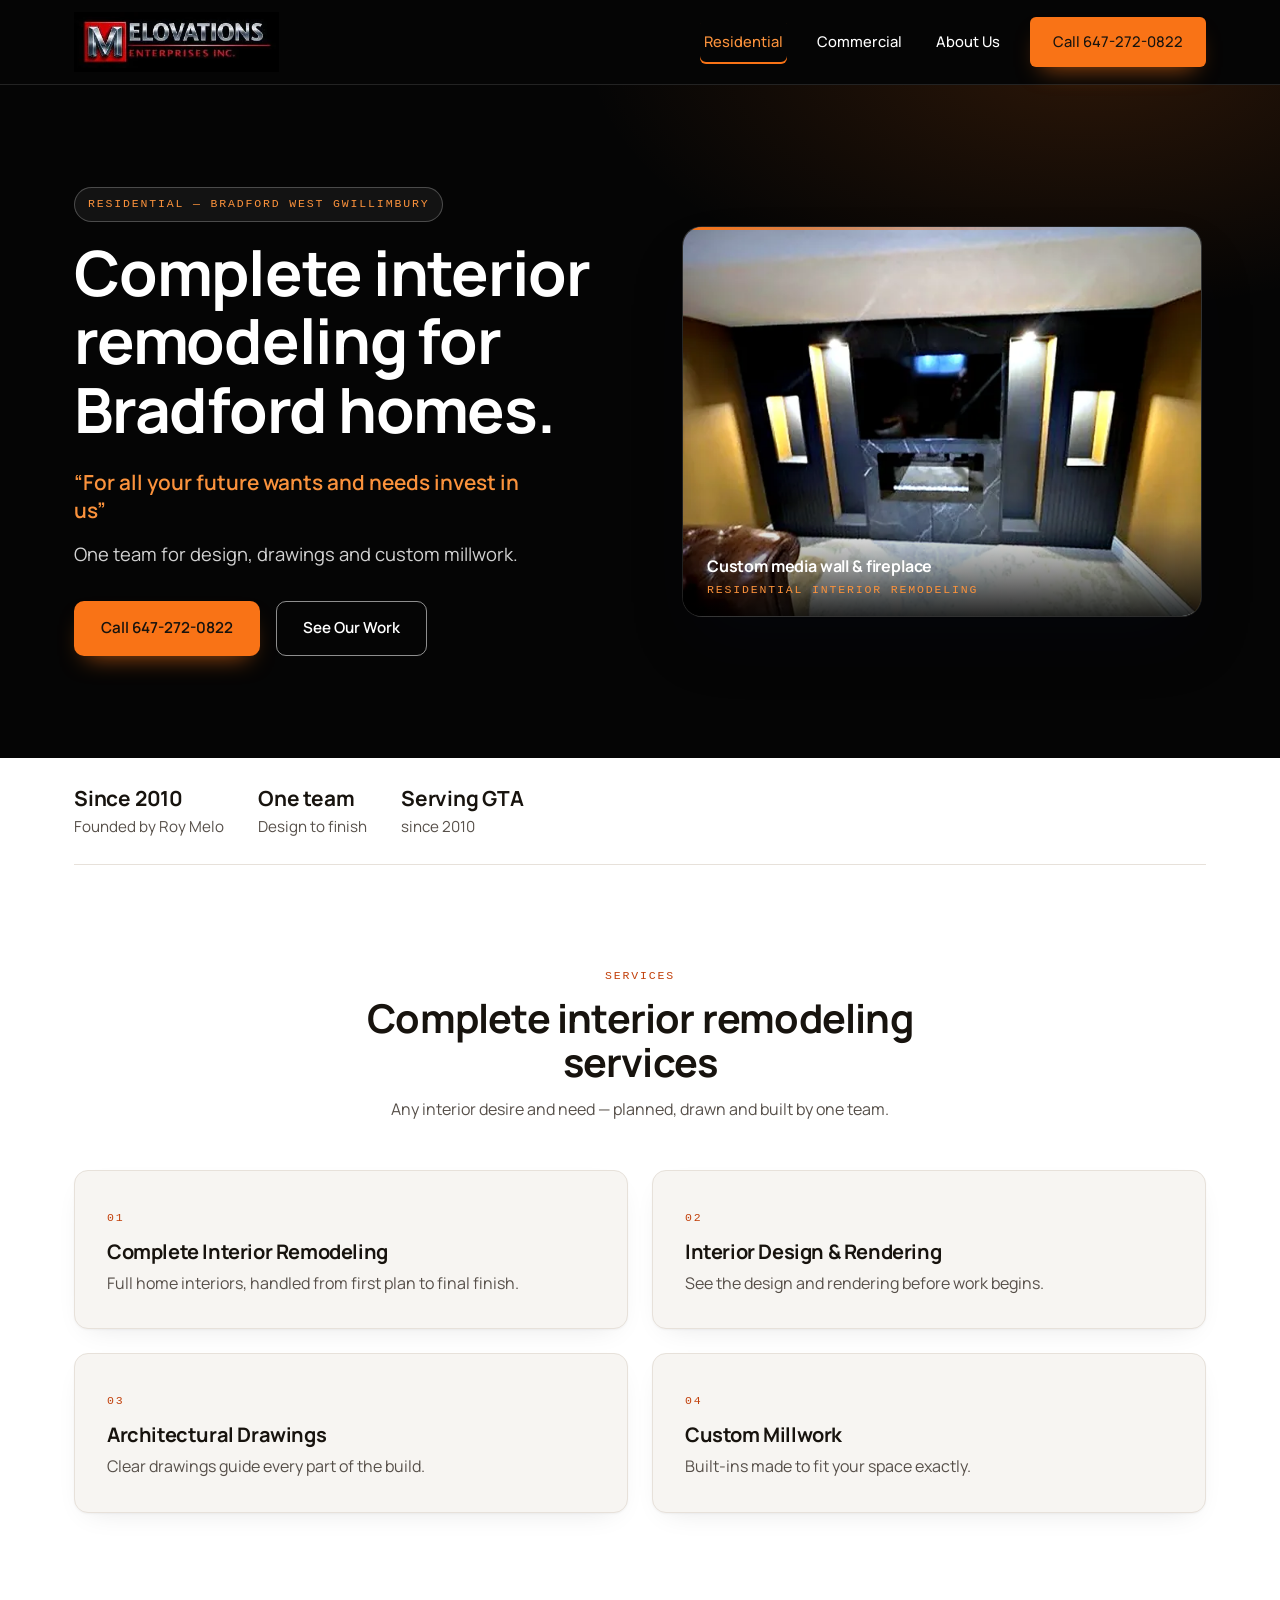
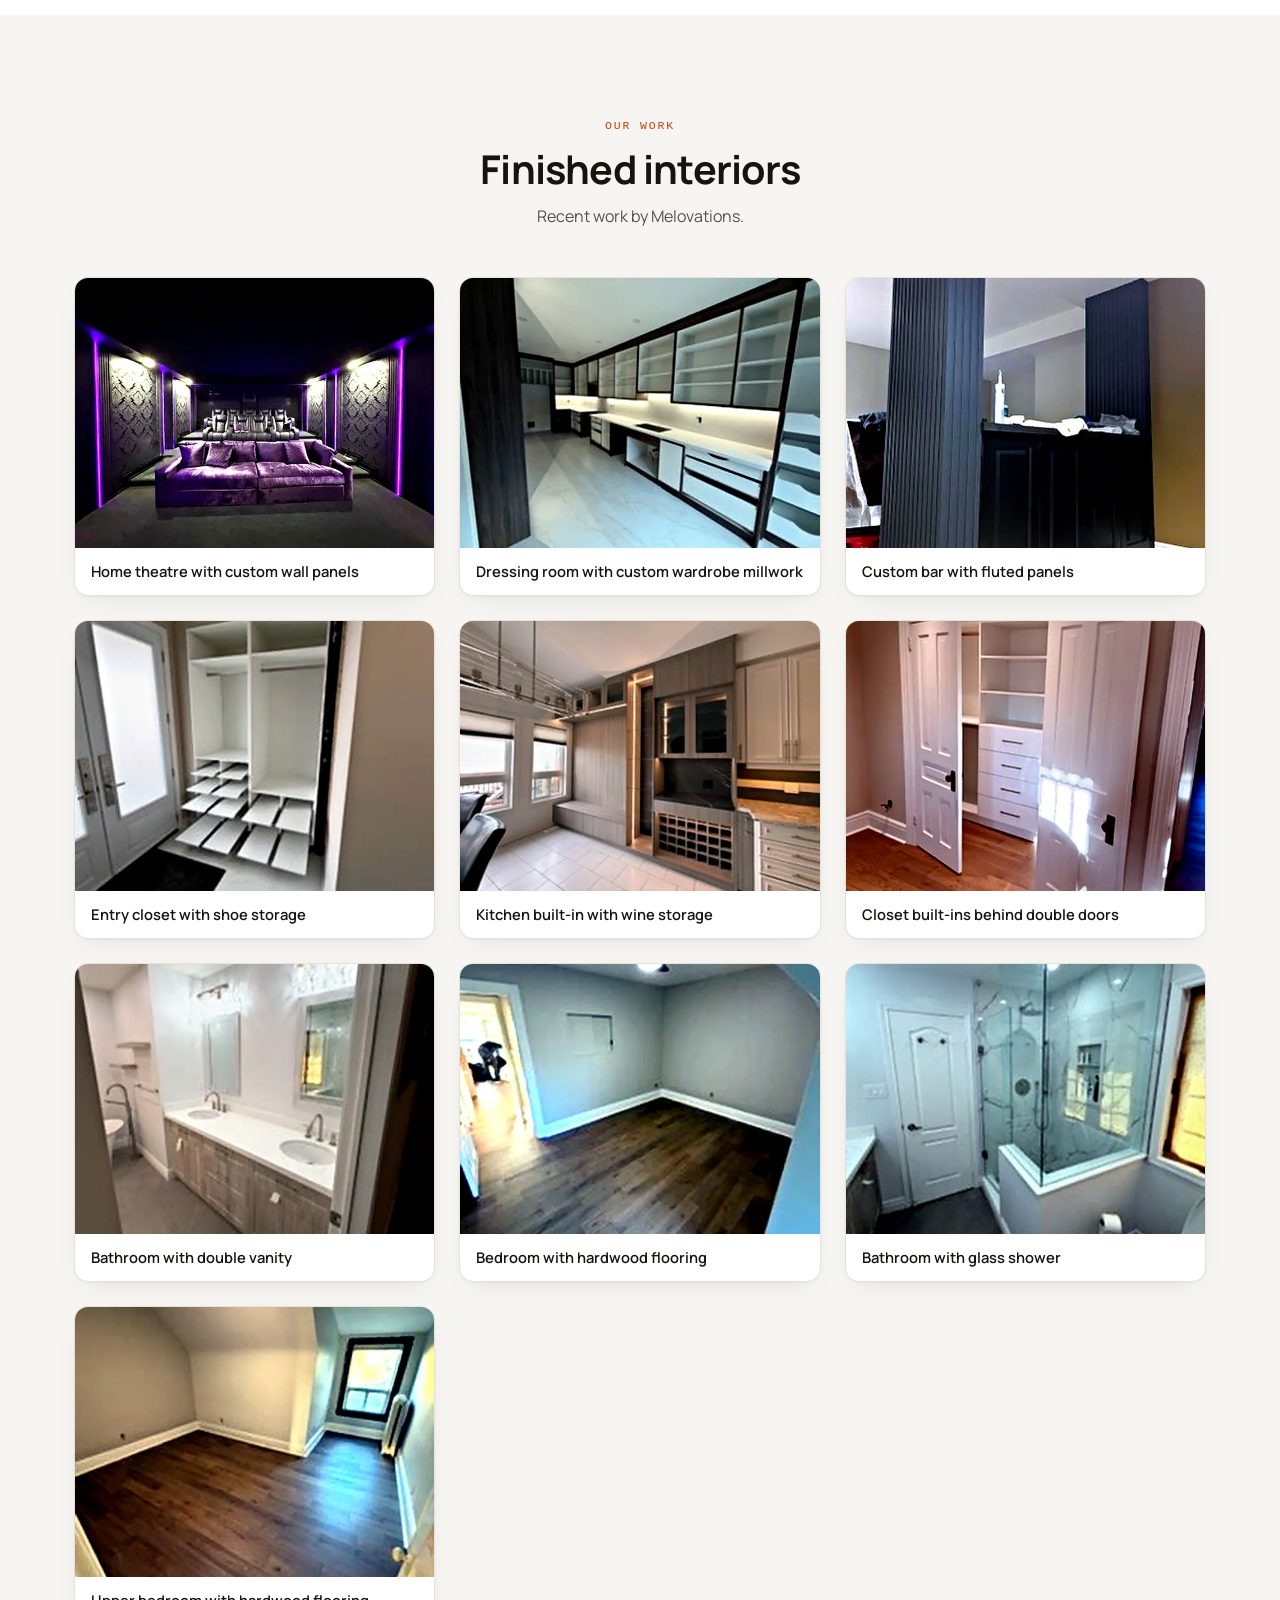
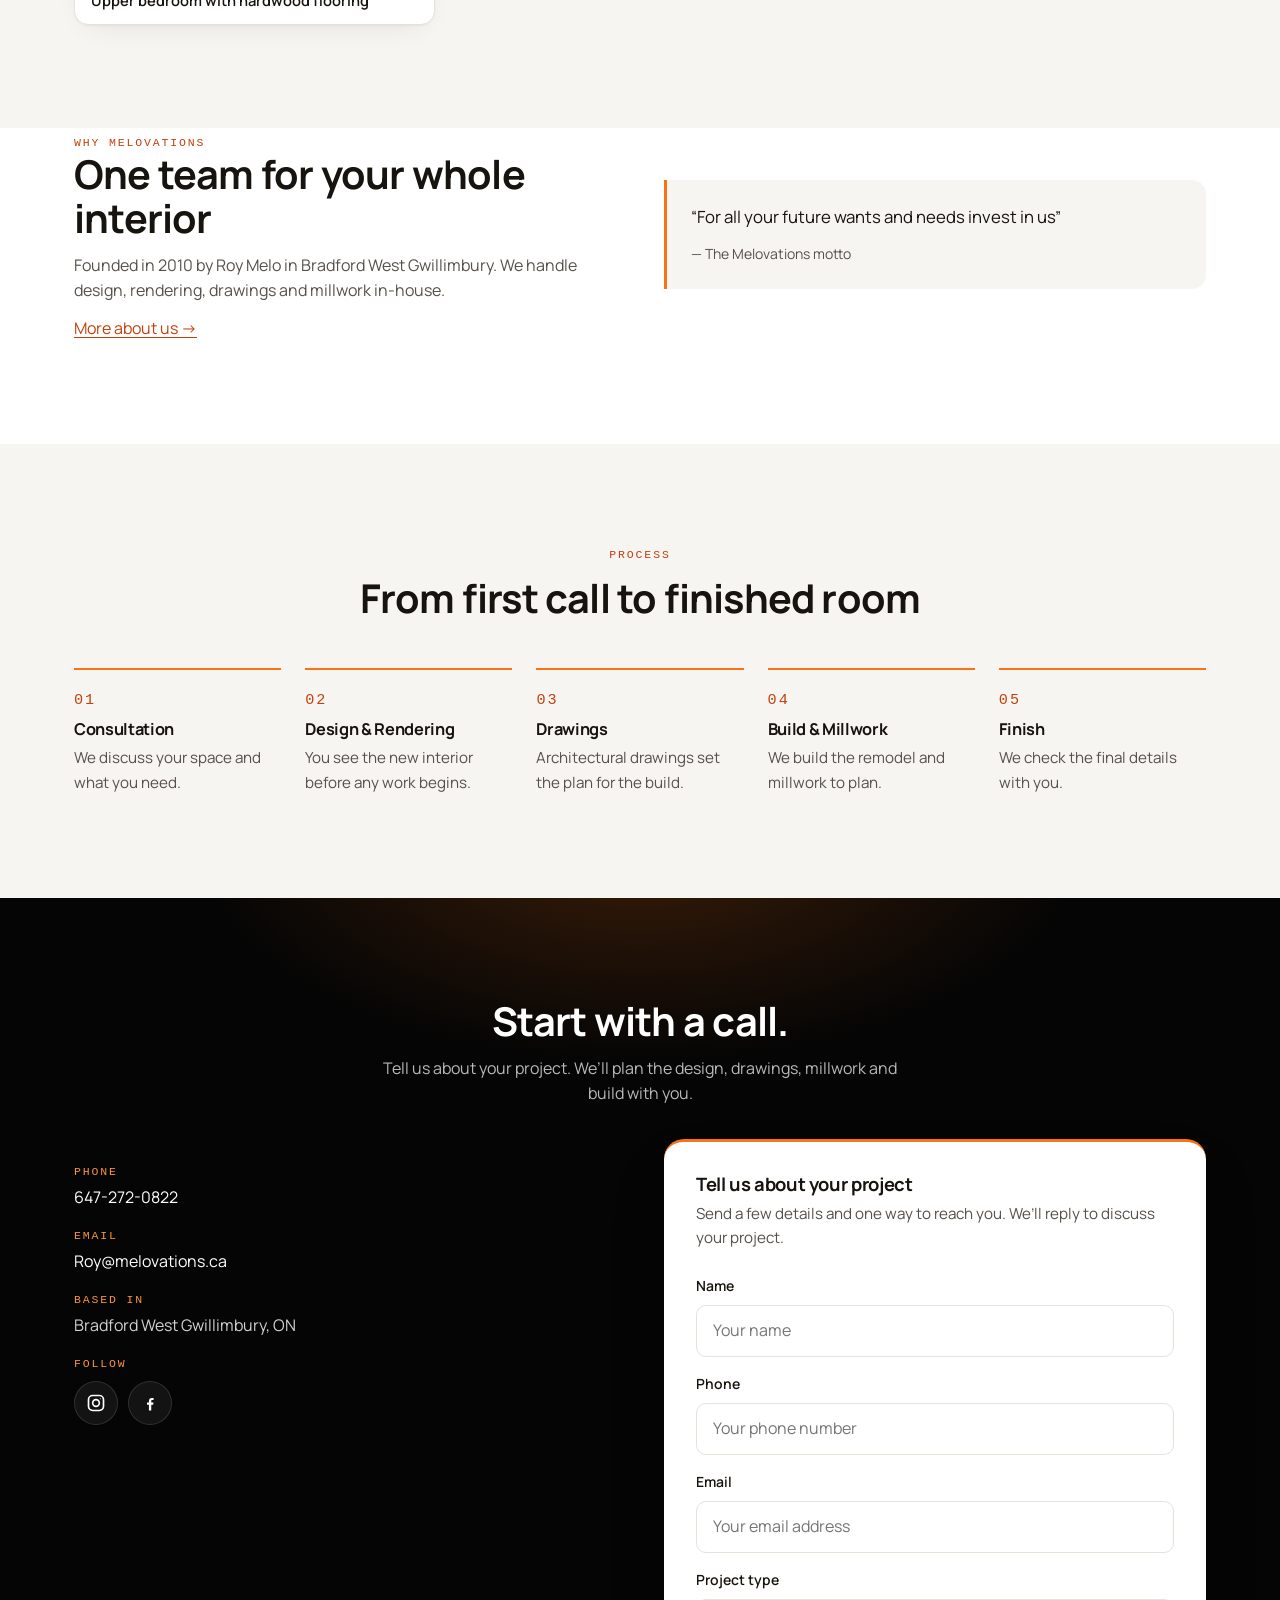
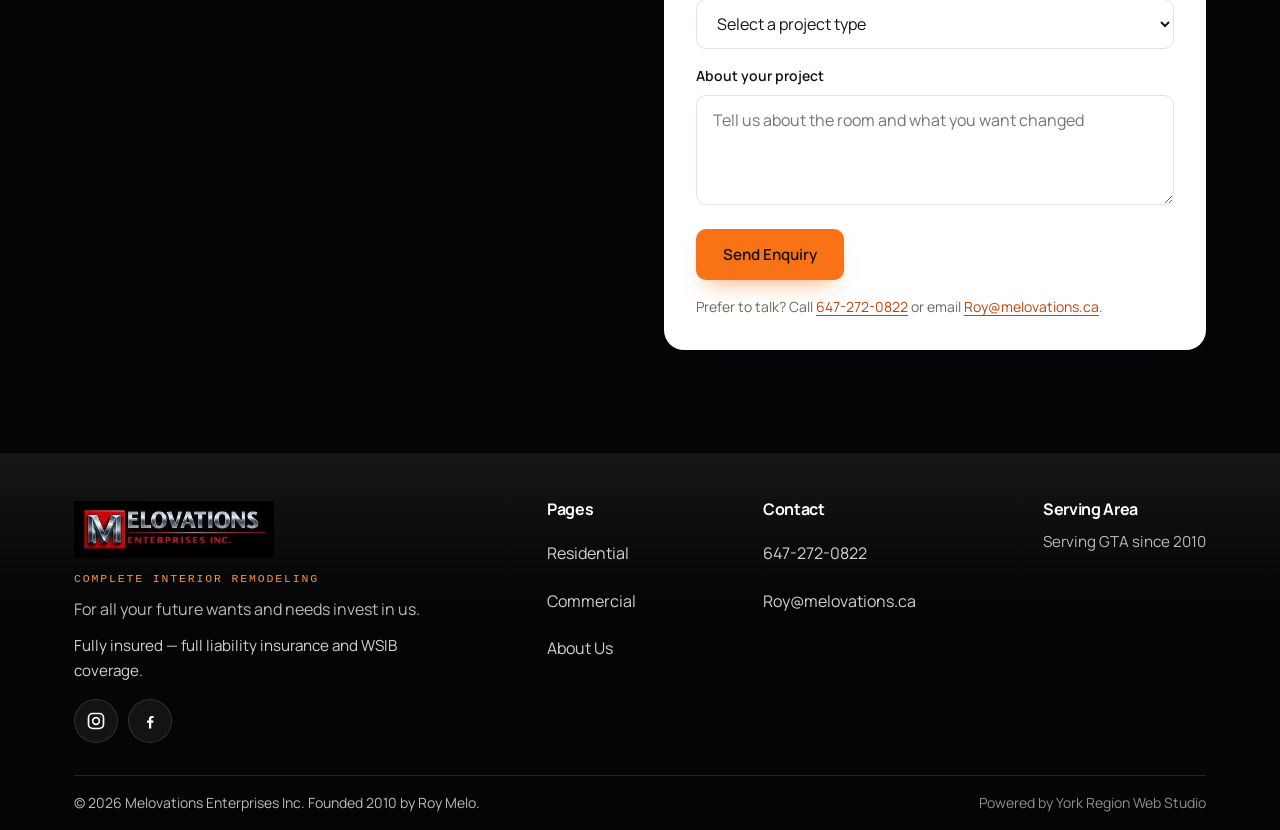
==== commit 67f8c0f8: "Add files via upload" ====
--- a/index.html
+++ b/index.html
@@ -41,7 +41,7 @@
   "logo": "https://melovations.ca/assets/logo.jpg",
   "image": "https://melovations.ca/assets/projects/media-wall.jpg",
   "telephone": "+1-647-272-0822",
-  "email": "melovations.info@gmail.com",
+  "email": "Roy@melovations.ca",
   "foundingDate": "2010",
   "founder": { "@type": "Person", "name": "Roy Melo" },
   "address": {
@@ -83,9 +83,9 @@
   <div class="wrap grid">
     <div class="txt">
       <span class="eyebrow eyebrow-light">Residential — Bradford West Gwillimbury</span>
-      <h1>Complete interior remodeling, done right.</h1>
+      <h1>Complete interior remodeling for Bradford homes.</h1>
       <p class="hero-motto">&ldquo;For all your future wants and needs invest in us&rdquo;</p>
-      <p class="lead">Design, drawings and custom millwork under one roof — so the interior you picture is the interior you get.</p>
+      <p class="lead">One team for design, drawings and custom millwork.</p>
       <div class="hero-actions">
         <a class="btn btn-primary" href="tel:+16472720822">Call 647-272-0822</a>
         <a class="btn btn-ghost" href="#gallery">See Our Work</a>
@@ -116,10 +116,10 @@
       <p>Any interior desire and need — planned, drawn and built by one team.</p>
     </div>
     <div class="card-grid services-grid">
-      <article class="card card-soft"><span class="card-num">01</span><h3>Complete Interior Remodeling</h3><p>Full interior transformations, managed end to end — one team, one plan, one finished space.</p></article>
-      <article class="card card-soft"><span class="card-num">02</span><h3>Interior Design &amp; Rendering</h3><p>See your new interior before work starts, with design and renderings you can decide on with confidence.</p></article>
-      <article class="card card-soft"><span class="card-num">03</span><h3>Architectural Drawings</h3><p>Clear, accurate drawings that guide the build and keep every trade working from the same plan.</p></article>
-      <article class="card card-soft"><span class="card-num">04</span><h3>Custom Millwork</h3><p>Built-in pieces made to fit your space exactly — the finishing detail that makes a remodel feel custom.</p></article>
+      <article class="card card-soft"><span class="card-num">01</span><h3>Complete Interior Remodeling</h3><p>Full home interiors, handled from first plan to final finish.</p></article>
+      <article class="card card-soft"><span class="card-num">02</span><h3>Interior Design &amp; Rendering</h3><p>See the design and rendering before work begins.</p></article>
+      <article class="card card-soft"><span class="card-num">03</span><h3>Architectural Drawings</h3><p>Clear drawings guide every part of the build.</p></article>
+      <article class="card card-soft"><span class="card-num">04</span><h3>Custom Millwork</h3><p>Built-ins made to fit your space exactly.</p></article>
     </div>
   </div>
 </section>
@@ -130,7 +130,7 @@
     <div class="section-header">
       <span class="eyebrow">Our Work</span>
       <h2>Finished interiors</h2>
-      <p>Recent residential projects by Melovations.</p>
+      <p>Recent work by Melovations.</p>
     </div>
     <div class="gallery">
       <figure>
@@ -171,7 +171,7 @@
       </figure>
       <figure>
         <picture><source type="image/webp" srcset="assets/projects/bedroom-hardwood-2-640.webp 640w, assets/projects/bedroom-hardwood-2.webp 960w" sizes="(max-width: 560px) calc(100vw - 48px), (max-width: 980px) calc(50vw - 36px), 361px"><img src="assets/projects/bedroom-hardwood-2.jpg" srcset="assets/projects/bedroom-hardwood-2-640.jpg 640w, assets/projects/bedroom-hardwood-2.jpg 960w" sizes="(max-width: 560px) calc(100vw - 48px), (max-width: 980px) calc(50vw - 36px), 361px" alt="Finished upper bedroom with hardwood flooring and a dormer window" width="960" height="1280" loading="lazy" decoding="async"></picture>
-        <figcaption>Hardwood flooring, finished room</figcaption>
+        <figcaption>Upper bedroom with hardwood flooring</figcaption>
       </figure>
     </div>
   </div>
@@ -183,7 +183,7 @@
     <div>
       <span class="eyebrow">Why Melovations</span>
       <h2>One team for your whole interior</h2>
-      <p>Melovations Enterprises Inc. was founded in 2010 by Roy Melo in Bradford West Gwillimbury. We specialize in complete interior remodeling — design, rendering, drawings and millwork handled in-house, so nothing gets lost between plan and finished room.</p>
+      <p>Founded in 2010 by Roy Melo in Bradford West Gwillimbury. We handle design, rendering, drawings and millwork in-house.</p>
       <p><a href="about.html">More about us &rarr;</a></p>
     </div>
     <div class="quote">&ldquo;For all your future wants and needs invest in us&rdquo;
@@ -199,11 +199,11 @@
       <h2>From first call to finished room</h2>
     </div>
     <div class="process-grid">
-      <div class="process-step"><span class="num">01</span><h3>Consultation</h3><p>We talk through your space, your wants and your needs.</p></div>
+      <div class="process-step"><span class="num">01</span><h3>Consultation</h3><p>We discuss your space and what you need.</p></div>
       <div class="process-step"><span class="num">02</span><h3>Design &amp; Rendering</h3><p>You see the new interior before any work begins.</p></div>
       <div class="process-step"><span class="num">03</span><h3>Drawings</h3><p>Architectural drawings set the plan for the build.</p></div>
-      <div class="process-step"><span class="num">04</span><h3>Build &amp; Millwork</h3><p>The remodel and custom millwork are built to the drawings.</p></div>
-      <div class="process-step"><span class="num">05</span><h3>Finish</h3><p>Final details checked with you, room by room.</p></div>
+      <div class="process-step"><span class="num">04</span><h3>Build &amp; Millwork</h3><p>We build the remodel and millwork to plan.</p></div>
+      <div class="process-step"><span class="num">05</span><h3>Finish</h3><p>We check the final details with you.</p></div>
     </div>
   </div>
 </section>
@@ -212,33 +212,55 @@
 <section class="cta-band" id="contact" aria-label="Contact">
   <div class="wrap">
     <h2>Start with a call.</h2>
-    <p>Tell us about the interior you want. We will talk through what it takes — design, drawings, millwork and the build.</p>
+    <p>Tell us about your project. We’ll plan the design, drawings, millwork and build with you.</p>
     <div class="contact-grid">
       <ul class="contact-list">
         <li><span class="label">Phone</span><a href="tel:+16472720822">647-272-0822</a></li>
-        <li><span class="label">Email</span><a href="mailto:melovations.info@gmail.com">melovations.info@gmail.com</a></li>
-        <li><span class="label">Based in</span>Bradford West Gwillimbury, Ontario</li>
+        <li><span class="label">Email</span><a href="mailto:Roy@melovations.ca">Roy@melovations.ca</a></li>
+        <li><span class="label">Based in</span>Bradford West Gwillimbury, ON</li>
         <li><span class="label">Follow</span><span class="social-row"><a class="social-icon" href="https://www.instagram.com/melovations/" target="_blank" rel="noopener" aria-label="Melovations on Instagram"><svg viewBox="0 0 24 24" width="20" height="20" fill="none" stroke="currentColor" stroke-width="2" stroke-linecap="round" stroke-linejoin="round" aria-hidden="true" focusable="false"><rect x="3" y="3" width="18" height="18" rx="5"/><circle cx="12" cy="12" r="4"/><circle cx="17.2" cy="6.8" r="0.6" fill="currentColor" stroke="none"/></svg></a><a class="social-icon" href="https://www.facebook.com/Melovations/" target="_blank" rel="noopener" aria-label="Melovations on Facebook"><svg viewBox="0 0 24 24" width="20" height="20" fill="currentColor" aria-hidden="true" focusable="false"><path d="M13.5 21v-6.8h2.3l.35-2.7H13.5V9.8c0-.78.22-1.31 1.34-1.31h1.43V6.08c-.25-.03-1.1-.1-2.08-.1-2.06 0-3.47 1.25-3.47 3.56v1.94H8.4v2.7h2.32V21h2.78z"/></svg></a></span></li>
       </ul>
       <div class="form-card">
         <h3 class="form-title">Tell us about your project</h3>
-        <p class="form-intro">A few details and we will get back to you to talk through your interior.</p>
-        <form id="draftForm" novalidate>
+        <p class="form-intro">Send a few details and one way to reach you. We’ll reply to discuss your project.</p>
+        <form id="draftForm" action="https://formsubmit.co/Roy@melovations.ca" method="POST">
           <div class="form-group">
             <label for="fName">Name</label>
-            <input id="fName" name="name" type="text" autocomplete="name" placeholder="Your name">
-          </div>
-          <div class="form-group">
-            <label for="fPhone">Phone or email</label>
-            <input id="fPhone" name="contact" type="text" autocomplete="tel" inputmode="tel" placeholder="How we can reach you">
+            <input id="fName" name="name" type="text" autocomplete="name" placeholder="Your name" required>
+          </div>
+          <div class="form-group">
+            <label for="fPhone">Phone</label>
+            <input id="fPhone" name="phone" type="tel" autocomplete="tel" inputmode="tel" placeholder="Your phone number">
+          </div>
+          <div class="form-group">
+            <label for="fEmail">Email</label>
+            <input id="fEmail" name="email" type="email" autocomplete="email" placeholder="Your email address">
+          </div>
+          <div class="form-group">
+            <label for="fProject">Project type</label>
+            <select id="fProject" name="project_type">
+              <option value="">Select a project type</option>
+              <option>Complete Interior Remodeling</option>
+              <option>Interior Design &amp; Rendering</option>
+              <option>Architectural Drawings</option>
+              <option>Custom Millwork</option>
+              <option>Other Interior Project</option>
+            </select>
           </div>
           <div class="form-group">
             <label for="fMsg">About your project</label>
-            <textarea id="fMsg" name="message" placeholder="The room, what you want changed, and anything else that matters"></textarea>
-          </div>
-          <button class="btn btn-primary" type="submit">Send</button>
+            <textarea id="fMsg" name="message" placeholder="Tell us about the room and what you want changed" required></textarea>
+          </div>
+          <input type="hidden" name="_subject" value="New enquiry from melovations.ca">
+          <input type="hidden" name="_template" value="table">
+          <input type="hidden" name="_captcha" value="false">
+          <div class="form-honeypot" aria-hidden="true">
+            <label>Leave this field empty</label>
+            <input name="_honey" type="text" tabindex="-1" autocomplete="off">
+          </div>
+          <button class="btn btn-primary" type="submit">Send Enquiry</button>
           <p class="form-status" id="formStatus" role="status" aria-live="polite"></p>
-          <p class="form-note">Draft form — not yet connected. For now, please call <a href="tel:+16472720822">647-272-0822</a> or email <a href="mailto:melovations.info@gmail.com">melovations.info@gmail.com</a>.</p>
+          <p class="form-note">Prefer to talk? Call <a href="tel:+16472720822">647-272-0822</a> or email <a href="mailto:Roy@melovations.ca">Roy@melovations.ca</a>.</p>
         </form>
       </div>
     </div>
@@ -269,7 +291,7 @@
         <h3>Contact</h3>
         <ul class="footer-links footer-links-stack">
           <li><a href="tel:+16472720822">647-272-0822</a></li>
-          <li><a href="mailto:melovations.info@gmail.com">melovations.info@gmail.com</a></li>
+          <li><a href="mailto:Roy@melovations.ca">Roy@melovations.ca</a></li>
         </ul>
       </div>
       <div class="footer-col">
--- a/styles.css
+++ b/styles.css
@@ -1 +1 @@
-:root{--brand-dark:#050505;--brand-dark-2:#161616;--brand-accent:#F97316;--brand-accent-deep:#C2410C;--brand-accent-light:#FB923C;--paper:#FFFFFF;--paper-soft:#F7F5F2;--ink:#17130E;--ink-soft:#57504A;--ink-faint:#6E675F;--line:#E7E1DA;--header-bg:#050505;--header-text:#FFFFFF;--font-display:"Manrope",-apple-system,"Segoe UI",Helvetica,Arial,sans-serif;--font-body:"Manrope",-apple-system,"Segoe UI",Helvetica,Arial,sans-serif;--font-mono:ui-monospace,"SF Mono",Menlo,Consolas,monospace;--text-hero:clamp(2.4rem,4.5vw + 1rem,3.9rem);--text-h2:clamp(1.8rem,1.6vw + 1.2rem,2.5rem);--text-h3:1.25rem;--text-lead:1.15rem;--text-body:1rem;--text-small:.875rem;--text-eyebrow:.72rem;--leading-heading:1.1;--leading-body:1.6;--space-1:4px;--space-2:8px;--space-3:12px;--space-4:16px;--space-5:24px;--space-6:32px;--space-7:48px;--space-8:64px;--section-pad:clamp(64px,8vw,104px);--card-pad:32px;--max:1180px;--radius:14px;--radius-sm:10px;--radius-lg:20px;--shadow-1:0 1px 2px rgba(2,6,23,.04),0 10px 28px -14px rgba(2,6,23,.12);--shadow-2:0 2px 6px rgba(2,6,23,.05),0 24px 44px -18px rgba(2,6,23,.18);--shadow-3:0 32px 64px -16px rgba(2,6,23,.30);--ease:cubic-bezier(.22,.61,.36,1);--dur:.3s;--on-dark:#fff;--on-dark-82:rgba(255,255,255,.82);--on-dark-72:rgba(255,255,255,.72);--on-dark-55:rgba(255,255,255,.55);--line-dark:rgba(255,255,255,.12);--white:#fff;--error:#A83D2E;--accent-ring:rgba(249,115,22,.22)}*,::after,::before{box-sizing:border-box;margin:0;padding:0}html{scroll-behavior:smooth;scroll-padding-top:104px}body{font-family:var(--font-body);font-size:var(--text-body);line-height:var(--leading-body);color:var(--ink-soft);background:var(--paper);overflow-x:hidden;-webkit-font-smoothing:antialiased}img{max-width:100%;display:block}a{color:var(--brand-accent-deep);text-decoration:none}h1,h2,h3{font-family:var(--font-display);color:var(--ink);line-height:var(--leading-heading);font-weight:700;letter-spacing:-.02em}h2{font-size:var(--text-h2)}h3{font-size:var(--text-h3)}.wrap{max-width:var(--max);margin:0 auto;padding:0 var(--space-5)}section{padding:var(--section-pad) 0}.section-soft{background:var(--paper-soft)}:focus-visible{outline:2px solid var(--brand-accent);outline-offset:2px}::selection{background:var(--accent-ring)}.skip-link{position:absolute;left:var(--space-4);top:-100px;background:var(--brand-dark);color:var(--on-dark);padding:var(--space-2) var(--space-4);z-index:100}.skip-link:focus{top:0;color:var(--on-dark)}.eyebrow{max-width:100%;font-family:var(--font-mono);font-size:var(--text-eyebrow);font-weight:500;text-transform:uppercase;letter-spacing:.16em;color:var(--brand-accent-deep)}.eyebrow-light{color:var(--brand-accent-light)}.lead{font-size:var(--text-lead)}.section-header{max-width:680px;margin:0 auto var(--space-7);text-align:center}.section-header .eyebrow{display:block;margin-bottom:var(--space-3)}.section-header p{margin-top:var(--space-3)}.btn{display:inline-block;padding:14px 26px;font-size:.95rem;font-weight:600;font-family:var(--font-body);border-radius:var(--radius-sm);border:1px solid transparent;cursor:pointer;transition:transform var(--dur) var(--ease),background var(--dur),color var(--dur),border-color var(--dur),box-shadow var(--dur) var(--ease)}.btn:hover{transform:translateY(-1px)}.btn:active{transform:translateY(0)}.btn-primary{background:var(--brand-accent);color:var(--ink);box-shadow:0 12px 24px -12px rgba(249,115,22,.7)}.btn-primary:hover{background:var(--brand-accent-deep);color:var(--white)}.btn-ghost{background:0 0;color:var(--on-dark);border-color:var(--on-dark-55)}.btn-ghost:hover{border-color:var(--on-dark);color:var(--on-dark);background:rgba(255,255,255,.08)}.site-header{position:sticky;top:0;z-index:50;background:var(--header-bg);color:var(--header-text);border-bottom:1px solid var(--line-dark)}.header-inner{display:flex;align-items:center;justify-content:space-between;gap:var(--space-5);height:84px}.brand{display:flex;align-items:center;color:var(--header-text)}.brand img{width:205px;height:auto}.main-nav{display:flex;align-items:center;gap:26px}.main-nav a{display:inline-flex;align-items:center;min-height:44px;color:var(--header-text);font-size:.92rem;font-weight:500;white-space:nowrap;transition:color var(--dur);padding:10px 4px;border-radius:6px}.main-nav a:hover{color:var(--brand-accent-light)}.main-nav a[aria-current=page]{color:var(--brand-accent-light);box-shadow:inset 0 -2px 0 var(--brand-accent)}.main-nav .btn{padding:12px 22px}.nav-toggle{display:none;background:0 0;border:0;cursor:pointer;padding:var(--space-2);color:var(--header-text)}.hero-split{background:var(--brand-dark);color:var(--on-dark);padding:0;background-image:radial-gradient(720px 380px at 85% -40px,rgba(249,115,22,.16),transparent 70%)}.hero-split .grid{display:grid;grid-template-columns:1.05fr 1fr;align-items:stretch}.hero-split .txt{padding:var(--section-pad) var(--space-6) var(--section-pad) 0}.hero-split h1{color:var(--on-dark);font-size:var(--text-hero)}.hero-split .eyebrow{display:inline-block;margin-bottom:var(--space-4);padding:7px 13px;border:1px solid rgba(255,255,255,.24);border-radius:999px;background:rgba(255,255,255,.06)}.hero-motto{font-family:var(--font-display);font-size:1.3rem;font-weight:600;color:var(--brand-accent-light);margin-top:var(--space-5);max-width:460px;line-height:1.35}.hero-split .lead{color:var(--on-dark-82);margin-top:var(--space-4);max-width:460px}.hero-actions{display:flex;flex-wrap:wrap;gap:var(--space-4);margin-top:var(--space-6)}.hero-media{display:flex;align-items:center;justify-content:center;padding:var(--space-7) 0 var(--space-7) var(--space-5)}.hero-panel{position:relative;width:100%;max-width:520px;margin:0;border:1px solid var(--line-dark);border-radius:var(--radius-lg);background:linear-gradient(160deg,#1b1b1b 0,#060606 55%,#000 100%);box-shadow:var(--shadow-3);padding:var(--space-7) var(--space-6) var(--space-5);overflow:hidden}.hero-panel::before{content:"";position:absolute;inset:0;background:repeating-linear-gradient(135deg,rgba(255,255,255,.025) 0 2px,transparent 2px 14px);pointer-events:none}.hero-panel::after{content:"";position:absolute;top:0;left:0;right:0;height:3px;background:linear-gradient(90deg,var(--brand-accent),transparent 75%)}.hero-panel img{position:relative;width:100%;height:auto}.hero-panel figcaption{position:relative;margin-top:var(--space-5);padding-top:var(--space-4);border-top:1px solid var(--line-dark);display:flex;flex-direction:column;gap:2px}.hero-panel-photo{padding:0}.hero-panel-photo img{width:100%;height:100%;aspect-ratio:4/3;object-fit:cover}.hero-panel-photo figcaption{position:absolute;left:0;right:0;bottom:0;margin:0;padding:var(--space-6) var(--space-5) var(--space-4);border-top:0;background:linear-gradient(180deg,transparent,rgba(0,0,0,.85))}.page-hero{background:var(--brand-dark);color:var(--on-dark);padding:var(--space-8) 0;background-image:radial-gradient(720px 380px at 85% -40px,rgba(249,115,22,.16),transparent 70%)}.page-hero .eyebrow{display:inline-block;margin-bottom:var(--space-4);padding:7px 13px;border:1px solid rgba(255,255,255,.24);border-radius:999px;background:rgba(255,255,255,.06)}.page-hero h1{color:var(--on-dark);font-size:var(--text-hero);max-width:18ch}.page-hero .lead{color:var(--on-dark-82);margin-top:var(--space-4);max-width:56ch}.insure{background:var(--paper-soft);border:1px solid var(--line);border-left:3px solid var(--brand-accent);border-radius:var(--radius);padding:var(--space-6);box-shadow:var(--shadow-1)}.insure-title{font-size:1.35rem;margin-bottom:var(--space-2)}.insure p{color:var(--ink-soft)}.footer-insure{margin-top:var(--space-3);color:var(--on-dark-82);font-size:.95rem;max-width:38ch}.gallery{display:grid;grid-template-columns:repeat(3,1fr);gap:var(--space-5)}.gallery figure{margin:0;background:var(--white);border:1px solid var(--line);border-radius:var(--radius);overflow:hidden;box-shadow:var(--shadow-1);transition:transform var(--dur) var(--ease),box-shadow var(--dur) var(--ease),border-color var(--dur)}.gallery figure:hover{transform:translateY(-4px);box-shadow:var(--shadow-2);border-color:rgba(249,115,22,.45)}.gallery img{width:100%;height:auto;aspect-ratio:4/3;object-fit:cover;display:block;transition:transform var(--dur) var(--ease)}.gallery figure:hover img{transform:scale(1.05)}.gallery figcaption{padding:var(--space-3) var(--space-4);font-size:.92rem;font-weight:600;color:var(--ink)}.hero-panel-name{font-family:var(--font-display);font-weight:700;color:var(--on-dark);letter-spacing:-.01em}.hero-panel-sub{font-family:var(--font-mono);font-size:var(--text-eyebrow);text-transform:uppercase;letter-spacing:.16em;color:var(--brand-accent-light)}.trust{display:flex;gap:34px;flex-wrap:wrap;padding:var(--space-5) 0;border-bottom:1px solid var(--line)}.trust div{font-size:.95rem;color:var(--ink-soft)}.trust strong{display:block;font-family:var(--font-display);font-size:1.3rem;color:var(--ink);letter-spacing:-.01em}.card-grid{display:grid;grid-template-columns:repeat(3,1fr);gap:var(--space-5)}.card{background:var(--white);border:1px solid var(--line);border-radius:var(--radius);padding:var(--card-pad);box-shadow:var(--shadow-1);transition:transform var(--dur) var(--ease),box-shadow var(--dur) var(--ease),border-color var(--dur)}.card:hover{transform:translateY(-4px);box-shadow:var(--shadow-2);border-color:rgba(249,115,22,.45)}.card-soft{background:var(--paper-soft)}.section-tight{padding-top:0}.card h3{margin:var(--space-3) 0 var(--space-2)}.card-num{font-family:var(--font-mono);font-size:var(--text-eyebrow);letter-spacing:.16em;color:var(--brand-accent-deep)}.services-grid{grid-template-columns:repeat(2,1fr)}.split{display:grid;grid-template-columns:1fr 1fr;gap:var(--space-7);align-items:center}.split p{color:var(--ink-soft);margin-top:var(--space-3)}.form-note a,.split p a{text-decoration:underline;text-underline-offset:3px}.quote{background:var(--paper-soft);border-left:3px solid var(--brand-accent);padding:var(--space-5);border-radius:0 var(--radius) var(--radius) 0;font-size:1.05rem;color:var(--ink)}.quote small{display:block;margin-top:var(--space-3);color:var(--ink-soft)}.process-grid{display:grid;grid-template-columns:repeat(5,1fr);gap:var(--space-5)}.process-step{border-top:2px solid var(--brand-accent);padding-top:var(--space-4);transition:transform var(--dur) var(--ease)}.process-step:hover{transform:translateY(-3px)}.process-step .num{font-family:var(--font-mono);color:var(--brand-accent-deep);letter-spacing:2px;font-size:.95rem}.process-step h3{font-size:1.02rem;margin:var(--space-2) 0}.process-step p{font-size:.95rem}.testimonial-grid{display:grid;grid-template-columns:repeat(2,1fr);gap:var(--space-5)}.testimonial{position:relative;margin:0;background:var(--white);border:1px solid var(--line);border-radius:var(--radius);padding:var(--card-pad);box-shadow:var(--shadow-1);transition:transform var(--dur) var(--ease),box-shadow var(--dur) var(--ease),border-color var(--dur)}.testimonial:hover{transform:translateY(-4px);box-shadow:var(--shadow-2);border-color:rgba(249,115,22,.45)}.testimonial::before{content:"\201C";display:block;font-family:var(--font-display);font-size:2.4rem;font-weight:800;line-height:.6;color:var(--brand-accent);margin-bottom:var(--space-4)}.testimonial blockquote{margin:0 0 var(--space-4);font-size:1.05rem;line-height:1.55;color:var(--ink)}.testimonial figcaption{color:var(--ink-faint);font-weight:600;font-size:var(--text-small)}.testimonial figcaption .project{display:block;font-weight:500;color:var(--brand-accent-deep);margin-top:2px}.cta-band{background:var(--brand-dark);color:var(--on-dark);text-align:center;background-image:radial-gradient(640px 320px at 50% -60px,var(--accent-ring),transparent 70%)}.cta-band h2{color:var(--on-dark)}.cta-band p{color:var(--on-dark-72);margin:var(--space-3) auto var(--space-6);max-width:52ch}.cta-band .hero-actions{justify-content:center;margin-top:0}.contact-grid{display:grid;grid-template-columns:1fr 1fr;gap:var(--space-7);text-align:left;align-items:start}.contact-list{list-style:none;margin-top:var(--space-5)}.contact-list li{margin-bottom:var(--space-4);color:var(--on-dark-82)}.contact-list .label{font-family:var(--font-mono);font-size:var(--text-eyebrow);text-transform:uppercase;letter-spacing:.16em;color:var(--brand-accent-light);display:block;margin-bottom:var(--space-1)}.contact-list a{color:var(--on-dark);text-underline-offset:3px}.contact-list a:hover{color:var(--brand-accent-light);text-decoration:underline}.form-card{background:var(--white);border-radius:var(--radius-lg);box-shadow:var(--shadow-3);padding:var(--space-6);color:var(--ink-soft);text-align:left;border-top:3px solid var(--brand-accent)}.form-title{font-size:1.15rem;margin-bottom:var(--space-2)}.form-intro{color:var(--ink-soft);font-size:.95rem;margin:0 0 var(--space-5);max-width:none}.cta-band .form-intro{color:var(--ink-soft);margin:0 0 var(--space-5);max-width:none;text-align:left}.form-group{margin-bottom:var(--space-4)}.form-group label{display:block;font-weight:600;font-size:var(--text-small);color:var(--ink);margin-bottom:var(--space-2)}.form-group input,.form-group textarea{width:100%;min-height:44px;padding:12px 16px;font:inherit;color:var(--ink);background:var(--white);border:1px solid var(--line);border-radius:var(--radius-sm)}.form-group textarea{min-height:110px;resize:vertical}.form-group input:focus,.form-group textarea:focus{border-color:var(--brand-accent);outline:0;box-shadow:0 0 0 4px var(--accent-ring)}.form-status{margin-top:var(--space-4);font-size:var(--text-small);color:var(--error)}.form-note{font-size:var(--text-small);color:var(--ink-faint);margin-top:var(--space-3)}.cta-band .form-status{color:var(--error);margin:var(--space-4) 0 0;max-width:none;text-align:left}.cta-band .form-note{color:var(--ink-faint);margin:var(--space-3) 0 0;max-width:none;text-align:left}.site-footer{background:linear-gradient(180deg,var(--brand-dark-2),var(--brand-dark) 38%);color:var(--on-dark-72);padding:var(--space-7) 0 0}.footer-top{display:flex;flex-wrap:wrap;gap:var(--space-6);justify-content:space-between;padding-bottom:var(--space-6)}.footer-brand img{width:200px;height:auto}.footer-sub{font-family:var(--font-mono);font-size:var(--text-eyebrow);text-transform:uppercase;letter-spacing:.16em;color:var(--brand-accent-light);margin-top:var(--space-3)}.footer-tagline{margin-top:var(--space-2);max-width:36ch}.footer-links{display:flex;flex-wrap:wrap;gap:var(--space-2) var(--space-5);list-style:none}.footer-links-stack{flex-direction:column;gap:0}.footer-links a{color:var(--on-dark-82);display:inline-block;padding:11px 0}.footer-links a:hover{color:var(--brand-accent-light)}.footer-col h3{color:var(--on-dark);font-size:1rem;margin-bottom:var(--space-3)}.footer-col p{max-width:38ch;font-size:.95rem}.footer-bottom{display:flex;flex-wrap:wrap;gap:var(--space-4);align-items:center;justify-content:space-between;border-top:1px solid var(--line-dark);padding:var(--space-4) 0;font-size:var(--text-small)}.footer-serving{color:var(--on-dark-55)}.social-row{display:inline-flex;gap:10px;align-items:center}.social-icon{display:inline-flex;align-items:center;justify-content:center;width:44px;height:44px;min-width:44px;min-height:44px;border-radius:50%;border:1px solid var(--line-dark);background:rgba(255,255,255,.06);color:var(--on-dark);transition:background var(--dur) var(--ease),color var(--dur) var(--ease),border-color var(--dur) var(--ease),transform var(--dur) var(--ease)}.social-icon svg{display:block}.social-icon:hover{background:var(--brand-accent);border-color:var(--brand-accent);color:var(--ink);transform:translateY(-2px)}.footer-social{margin-top:var(--space-4)}.contact-list .social-row{margin-top:var(--space-1)}.mobile-cta{display:none}@media (max-width:980px){.card-grid{grid-template-columns:1fr;max-width:460px;margin:0 auto}.services-grid,.testimonial-grid{grid-template-columns:1fr}.process-grid{grid-template-columns:repeat(2,1fr)}.contact-grid{grid-template-columns:1fr}.header-inner{height:68px}.brand img{width:160px;height:auto}.main-nav{position:fixed;top:68px;left:0;right:0;bottom:0;background:var(--brand-dark);flex-direction:column;align-items:stretch;gap:0;padding:var(--space-4) var(--space-5);transform:translateX(100%);visibility:hidden;transition:transform var(--dur) var(--ease),visibility 0s linear var(--dur)}.main-nav.open{transform:none;visibility:visible;transition:transform var(--dur) var(--ease),visibility 0s}.main-nav a{padding:var(--space-3) 0;border-bottom:1px solid var(--line-dark);font-size:1rem;color:var(--on-dark-82);min-height:48px}.main-nav a[aria-current=page]{box-shadow:none;color:var(--brand-accent-light)}.main-nav .btn{border:0;text-align:left;background:0 0;box-shadow:none;color:var(--brand-accent-light);padding-left:0}.nav-toggle{display:inline-flex;align-items:center;justify-content:center;min-width:44px;min-height:44px}.gallery{grid-template-columns:repeat(2,1fr)}}@media (max-width:760px){.hero-split .grid{grid-template-columns:1fr}.hero-split .txt{padding:var(--space-7) 0 var(--space-6)}.hero-media{padding:0 0 var(--space-7)}.hero-panel{padding:var(--space-6) var(--space-5) var(--space-4)}.split{grid-template-columns:1fr}.form-card .btn{width:100%;text-align:center}.mobile-cta{display:flex;position:fixed;left:0;right:0;bottom:0;z-index:60;justify-content:center;align-items:center;min-height:56px;padding:var(--space-3) var(--space-4) calc(var(--space-3) + env(safe-area-inset-bottom));background:var(--brand-accent);color:var(--ink);font-weight:700;box-shadow:0 -10px 28px rgba(2,6,23,.2)}body{padding-bottom:calc(76px + env(safe-area-inset-bottom))}}@media (max-width:560px){.process-grid{grid-template-columns:1fr}.gallery{grid-template-columns:1fr}.insure{padding:var(--space-5)}}@media (prefers-reduced-motion:reduce){html{scroll-behavior:auto}*,::after,::before{transition:none!important;animation:none!important}}+:root{--brand-dark:#050505;--brand-dark-2:#161616;--brand-accent:#F97316;--brand-accent-deep:#C2410C;--brand-accent-light:#FB923C;--paper:#FFFFFF;--paper-soft:#F7F5F2;--ink:#17130E;--ink-soft:#57504A;--ink-faint:#6E675F;--line:#E7E1DA;--header-bg:#050505;--header-text:#FFFFFF;--font-display:"Manrope",-apple-system,"Segoe UI",Helvetica,Arial,sans-serif;--font-body:"Manrope",-apple-system,"Segoe UI",Helvetica,Arial,sans-serif;--font-mono:ui-monospace,"SF Mono",Menlo,Consolas,monospace;--text-hero:clamp(2.4rem,4.5vw + 1rem,3.9rem);--text-h2:clamp(1.8rem,1.6vw + 1.2rem,2.5rem);--text-h3:1.25rem;--text-lead:1.15rem;--text-body:1rem;--text-small:.875rem;--text-eyebrow:.72rem;--leading-heading:1.1;--leading-body:1.6;--space-1:4px;--space-2:8px;--space-3:12px;--space-4:16px;--space-5:24px;--space-6:32px;--space-7:48px;--space-8:64px;--section-pad:clamp(64px,8vw,104px);--card-pad:32px;--max:1180px;--radius:14px;--radius-sm:10px;--radius-lg:20px;--shadow-1:0 1px 2px rgba(2,6,23,.04),0 10px 28px -14px rgba(2,6,23,.12);--shadow-2:0 2px 6px rgba(2,6,23,.05),0 24px 44px -18px rgba(2,6,23,.18);--shadow-3:0 32px 64px -16px rgba(2,6,23,.30);--ease:cubic-bezier(.22,.61,.36,1);--dur:.3s;--on-dark:#fff;--on-dark-82:rgba(255,255,255,.82);--on-dark-72:rgba(255,255,255,.72);--on-dark-55:rgba(255,255,255,.55);--line-dark:rgba(255,255,255,.12);--white:#fff;--error:#A83D2E;--accent-ring:rgba(249,115,22,.22)}*,::after,::before{box-sizing:border-box;margin:0;padding:0}html{scroll-behavior:smooth;scroll-padding-top:104px}body{font-family:var(--font-body);font-size:var(--text-body);line-height:var(--leading-body);color:var(--ink-soft);background:var(--paper);overflow-x:hidden;-webkit-font-smoothing:antialiased}img{max-width:100%;display:block}a{color:var(--brand-accent-deep);text-decoration:none}h1,h2,h3{font-family:var(--font-display);color:var(--ink);line-height:var(--leading-heading);font-weight:700;letter-spacing:-.02em}h2{font-size:var(--text-h2)}h3{font-size:var(--text-h3)}.wrap{max-width:var(--max);margin:0 auto;padding:0 var(--space-5)}section{padding:var(--section-pad) 0}.section-soft{background:var(--paper-soft)}:focus-visible{outline:2px solid var(--brand-accent);outline-offset:2px}::selection{background:var(--accent-ring)}.skip-link{position:absolute;left:var(--space-4);top:-100px;background:var(--brand-dark);color:var(--on-dark);padding:var(--space-2) var(--space-4);z-index:100}.skip-link:focus{top:0;color:var(--on-dark)}.eyebrow{max-width:100%;font-family:var(--font-mono);font-size:var(--text-eyebrow);font-weight:500;text-transform:uppercase;letter-spacing:.16em;color:var(--brand-accent-deep)}.eyebrow-light{color:var(--brand-accent-light)}.lead{font-size:var(--text-lead)}.section-header{max-width:680px;margin:0 auto var(--space-7);text-align:center}.section-header .eyebrow{display:block;margin-bottom:var(--space-3)}.section-header p{margin-top:var(--space-3)}.btn{display:inline-block;padding:14px 26px;font-size:.95rem;font-weight:600;font-family:var(--font-body);border-radius:var(--radius-sm);border:1px solid transparent;cursor:pointer;transition:transform var(--dur) var(--ease),background var(--dur),color var(--dur),border-color var(--dur),box-shadow var(--dur) var(--ease)}.btn:hover{transform:translateY(-1px)}.btn:active{transform:translateY(0)}.btn-primary{background:var(--brand-accent);color:var(--ink);box-shadow:0 12px 24px -12px rgba(249,115,22,.7)}.btn-primary:hover{background:var(--brand-accent-deep);color:var(--white)}.btn-ghost{background:0 0;color:var(--on-dark);border-color:var(--on-dark-55)}.btn-ghost:hover{border-color:var(--on-dark);color:var(--on-dark);background:rgba(255,255,255,.08)}.site-header{position:sticky;top:0;z-index:50;background:var(--header-bg);color:var(--header-text);border-bottom:1px solid var(--line-dark)}.header-inner{display:flex;align-items:center;justify-content:space-between;gap:var(--space-5);height:84px}.brand{display:flex;align-items:center;color:var(--header-text)}.brand img{width:205px;height:auto}.main-nav{display:flex;align-items:center;gap:26px}.main-nav a{display:inline-flex;align-items:center;min-height:44px;color:var(--header-text);font-size:.92rem;font-weight:500;white-space:nowrap;transition:color var(--dur);padding:10px 4px;border-radius:6px}.main-nav a:hover{color:var(--brand-accent-light)}.main-nav a[aria-current=page]{color:var(--brand-accent-light);box-shadow:inset 0 -2px 0 var(--brand-accent)}.main-nav .btn{padding:12px 22px}.nav-toggle{display:none;background:0 0;border:0;cursor:pointer;padding:var(--space-2);color:var(--header-text)}.hero-split{background:var(--brand-dark);color:var(--on-dark);padding:0;background-image:radial-gradient(720px 380px at 85% -40px,rgba(249,115,22,.16),transparent 70%)}.hero-split .grid{display:grid;grid-template-columns:1.05fr 1fr;align-items:stretch}.hero-split .txt{padding:var(--section-pad) var(--space-6) var(--section-pad) 0}.hero-split h1{color:var(--on-dark);font-size:var(--text-hero)}.hero-split .eyebrow{display:inline-block;margin-bottom:var(--space-4);padding:7px 13px;border:1px solid rgba(255,255,255,.24);border-radius:999px;background:rgba(255,255,255,.06)}.hero-motto{font-family:var(--font-display);font-size:1.3rem;font-weight:600;color:var(--brand-accent-light);margin-top:var(--space-5);max-width:460px;line-height:1.35}.hero-split .lead{color:var(--on-dark-82);margin-top:var(--space-4);max-width:460px}.hero-actions{display:flex;flex-wrap:wrap;gap:var(--space-4);margin-top:var(--space-6)}.hero-media{display:flex;align-items:center;justify-content:center;padding:var(--space-7) 0 var(--space-7) var(--space-5)}.hero-panel{position:relative;width:100%;max-width:520px;margin:0;border:1px solid var(--line-dark);border-radius:var(--radius-lg);background:linear-gradient(160deg,#1b1b1b 0,#060606 55%,#000 100%);box-shadow:var(--shadow-3);padding:var(--space-7) var(--space-6) var(--space-5);overflow:hidden}.hero-panel::before{content:"";position:absolute;inset:0;background:repeating-linear-gradient(135deg,rgba(255,255,255,.025) 0 2px,transparent 2px 14px);pointer-events:none}.hero-panel::after{content:"";position:absolute;top:0;left:0;right:0;height:3px;background:linear-gradient(90deg,var(--brand-accent),transparent 75%)}.hero-panel img{position:relative;width:100%;height:auto}.hero-panel figcaption{position:relative;margin-top:var(--space-5);padding-top:var(--space-4);border-top:1px solid var(--line-dark);display:flex;flex-direction:column;gap:2px}.hero-panel-photo{padding:0}.hero-panel-photo img{width:100%;height:100%;aspect-ratio:4/3;object-fit:cover}.hero-panel-photo figcaption{position:absolute;left:0;right:0;bottom:0;margin:0;padding:var(--space-6) var(--space-5) var(--space-4);border-top:0;background:linear-gradient(180deg,transparent,rgba(0,0,0,.85))}.page-hero{background:var(--brand-dark);color:var(--on-dark);padding:var(--space-8) 0;background-image:radial-gradient(720px 380px at 85% -40px,rgba(249,115,22,.16),transparent 70%)}.page-hero .eyebrow{display:inline-block;margin-bottom:var(--space-4);padding:7px 13px;border:1px solid rgba(255,255,255,.24);border-radius:999px;background:rgba(255,255,255,.06)}.page-hero h1{color:var(--on-dark);font-size:var(--text-hero);max-width:18ch}.page-hero .lead{color:var(--on-dark-82);margin-top:var(--space-4);max-width:56ch}.insure{background:var(--paper-soft);border:1px solid var(--line);border-left:3px solid var(--brand-accent);border-radius:var(--radius);padding:var(--space-6);box-shadow:var(--shadow-1)}.insure-title{font-size:1.35rem;margin-bottom:var(--space-2)}.insure p{color:var(--ink-soft)}.footer-insure{margin-top:var(--space-3);color:var(--on-dark-82);font-size:.95rem;max-width:38ch}.gallery{display:grid;grid-template-columns:repeat(3,1fr);gap:var(--space-5)}.gallery figure{margin:0;background:var(--white);border:1px solid var(--line);border-radius:var(--radius);overflow:hidden;box-shadow:var(--shadow-1);transition:transform var(--dur) var(--ease),box-shadow var(--dur) var(--ease),border-color var(--dur)}.gallery figure:hover{transform:translateY(-4px);box-shadow:var(--shadow-2);border-color:rgba(249,115,22,.45)}.gallery img{width:100%;height:auto;aspect-ratio:4/3;object-fit:cover;display:block;transition:transform var(--dur) var(--ease)}.gallery figure:hover img{transform:scale(1.05)}.gallery figcaption{padding:var(--space-3) var(--space-4);font-size:.92rem;font-weight:600;color:var(--ink)}.hero-panel-name{font-family:var(--font-display);font-weight:700;color:var(--on-dark);letter-spacing:-.01em}.hero-panel-sub{font-family:var(--font-mono);font-size:var(--text-eyebrow);text-transform:uppercase;letter-spacing:.16em;color:var(--brand-accent-light)}.trust{display:flex;gap:34px;flex-wrap:wrap;padding:var(--space-5) 0;border-bottom:1px solid var(--line)}.trust div{font-size:.95rem;color:var(--ink-soft)}.trust strong{display:block;font-family:var(--font-display);font-size:1.3rem;color:var(--ink);letter-spacing:-.01em}.card-grid{display:grid;grid-template-columns:repeat(3,1fr);gap:var(--space-5)}.card{background:var(--white);border:1px solid var(--line);border-radius:var(--radius);padding:var(--card-pad);box-shadow:var(--shadow-1);transition:transform var(--dur) var(--ease),box-shadow var(--dur) var(--ease),border-color var(--dur)}.card:hover{transform:translateY(-4px);box-shadow:var(--shadow-2);border-color:rgba(249,115,22,.45)}.card-soft{background:var(--paper-soft)}.section-tight{padding-top:0}.card h3{margin:var(--space-3) 0 var(--space-2)}.card-num{font-family:var(--font-mono);font-size:var(--text-eyebrow);letter-spacing:.16em;color:var(--brand-accent-deep)}.services-grid{grid-template-columns:repeat(2,1fr)}.split{display:grid;grid-template-columns:1fr 1fr;gap:var(--space-7);align-items:center}.split p{color:var(--ink-soft);margin-top:var(--space-3)}.form-note a,.split p a{text-decoration:underline;text-underline-offset:3px}.quote{background:var(--paper-soft);border-left:3px solid var(--brand-accent);padding:var(--space-5);border-radius:0 var(--radius) var(--radius) 0;font-size:1.05rem;color:var(--ink)}.quote small{display:block;margin-top:var(--space-3);color:var(--ink-soft)}.process-grid{display:grid;grid-template-columns:repeat(5,1fr);gap:var(--space-5)}.process-step{border-top:2px solid var(--brand-accent);padding-top:var(--space-4);transition:transform var(--dur) var(--ease)}.process-step:hover{transform:translateY(-3px)}.process-step .num{font-family:var(--font-mono);color:var(--brand-accent-deep);letter-spacing:2px;font-size:.95rem}.process-step h3{font-size:1.02rem;margin:var(--space-2) 0}.process-step p{font-size:.95rem}.testimonial-grid{display:grid;grid-template-columns:repeat(2,1fr);gap:var(--space-5)}.testimonial{position:relative;margin:0;background:var(--white);border:1px solid var(--line);border-radius:var(--radius);padding:var(--card-pad);box-shadow:var(--shadow-1);transition:transform var(--dur) var(--ease),box-shadow var(--dur) var(--ease),border-color var(--dur)}.testimonial:hover{transform:translateY(-4px);box-shadow:var(--shadow-2);border-color:rgba(249,115,22,.45)}.testimonial::before{content:"\201C";display:block;font-family:var(--font-display);font-size:2.4rem;font-weight:800;line-height:.6;color:var(--brand-accent);margin-bottom:var(--space-4)}.testimonial blockquote{margin:0 0 var(--space-4);font-size:1.05rem;line-height:1.55;color:var(--ink)}.testimonial figcaption{color:var(--ink-faint);font-weight:600;font-size:var(--text-small)}.testimonial figcaption .project{display:block;font-weight:500;color:var(--brand-accent-deep);margin-top:2px}.cta-band{background:var(--brand-dark);color:var(--on-dark);text-align:center;background-image:radial-gradient(640px 320px at 50% -60px,var(--accent-ring),transparent 70%)}.cta-band h2{color:var(--on-dark)}.cta-band p{color:var(--on-dark-72);margin:var(--space-3) auto var(--space-6);max-width:52ch}.cta-band .hero-actions{justify-content:center;margin-top:0}.contact-grid{display:grid;grid-template-columns:1fr 1fr;gap:var(--space-7);text-align:left;align-items:start}.contact-list{list-style:none;margin-top:var(--space-5)}.contact-list li{margin-bottom:var(--space-4);color:var(--on-dark-82)}.contact-list .label{font-family:var(--font-mono);font-size:var(--text-eyebrow);text-transform:uppercase;letter-spacing:.16em;color:var(--brand-accent-light);display:block;margin-bottom:var(--space-1)}.contact-list a{color:var(--on-dark);text-underline-offset:3px}.contact-list a:hover{color:var(--brand-accent-light);text-decoration:underline}.form-card{background:var(--white);border-radius:var(--radius-lg);box-shadow:var(--shadow-3);padding:var(--space-6);color:var(--ink-soft);text-align:left;border-top:3px solid var(--brand-accent)}.form-title{font-size:1.15rem;margin-bottom:var(--space-2)}.form-intro{color:var(--ink-soft);font-size:.95rem;margin:0 0 var(--space-5);max-width:none}.cta-band .form-intro{color:var(--ink-soft);margin:0 0 var(--space-5);max-width:none;text-align:left}.form-group{margin-bottom:var(--space-4)}.form-group label{display:block;font-weight:600;font-size:var(--text-small);color:var(--ink);margin-bottom:var(--space-2)}.form-group input,.form-group select,.form-group textarea{width:100%;min-height:44px;padding:12px 16px;font:inherit;color:var(--ink);background:var(--white);border:1px solid var(--line);border-radius:var(--radius-sm)}.form-group textarea{min-height:110px;resize:vertical}.form-group input:focus,.form-group select:focus,.form-group textarea:focus{border-color:var(--brand-accent);outline:0;box-shadow:0 0 0 4px var(--accent-ring)}.form-honeypot{position:absolute;left:-10000px;width:1px;height:1px;overflow:hidden}.form-status{margin-top:var(--space-4);font-size:var(--text-small);color:var(--error)}.form-status.is-success{color:#276738}.form-card .btn:disabled{cursor:wait;opacity:.65;transform:none}.form-note{font-size:var(--text-small);color:var(--ink-faint);margin-top:var(--space-3)}.cta-band .form-status{color:var(--error);margin:var(--space-4) 0 0;max-width:none;text-align:left}.cta-band .form-status.is-success{color:#276738}.cta-band .form-note{color:var(--ink-faint);margin:var(--space-3) 0 0;max-width:none;text-align:left}.site-footer{background:linear-gradient(180deg,var(--brand-dark-2),var(--brand-dark) 38%);color:var(--on-dark-72);padding:var(--space-7) 0 0}.footer-top{display:flex;flex-wrap:wrap;gap:var(--space-6);justify-content:space-between;padding-bottom:var(--space-6)}.footer-brand img{width:200px;height:auto}.footer-sub{font-family:var(--font-mono);font-size:var(--text-eyebrow);text-transform:uppercase;letter-spacing:.16em;color:var(--brand-accent-light);margin-top:var(--space-3)}.footer-tagline{margin-top:var(--space-2);max-width:36ch}.footer-links{display:flex;flex-wrap:wrap;gap:var(--space-2) var(--space-5);list-style:none}.footer-links-stack{flex-direction:column;gap:0}.footer-links a{color:var(--on-dark-82);display:inline-block;padding:11px 0}.footer-links a:hover{color:var(--brand-accent-light)}.footer-col h3{color:var(--on-dark);font-size:1rem;margin-bottom:var(--space-3)}.footer-col p{max-width:38ch;font-size:.95rem}.footer-bottom{display:flex;flex-wrap:wrap;gap:var(--space-4);align-items:center;justify-content:space-between;border-top:1px solid var(--line-dark);padding:var(--space-4) 0;font-size:var(--text-small)}.footer-serving{color:var(--on-dark-55)}.social-row{display:inline-flex;gap:10px;align-items:center}.social-icon{display:inline-flex;align-items:center;justify-content:center;width:44px;height:44px;min-width:44px;min-height:44px;border-radius:50%;border:1px solid var(--line-dark);background:rgba(255,255,255,.06);color:var(--on-dark);transition:background var(--dur) var(--ease),color var(--dur) var(--ease),border-color var(--dur) var(--ease),transform var(--dur) var(--ease)}.social-icon svg{display:block}.social-icon:hover{background:var(--brand-accent);border-color:var(--brand-accent);color:var(--ink);transform:translateY(-2px)}.footer-social{margin-top:var(--space-4)}.contact-list .social-row{margin-top:var(--space-1)}.mobile-cta{display:none}@media (max-width:980px){.card-grid{grid-template-columns:1fr;max-width:460px;margin:0 auto}.services-grid,.testimonial-grid{grid-template-columns:1fr}.process-grid{grid-template-columns:repeat(2,1fr)}.contact-grid{grid-template-columns:1fr}.header-inner{height:68px}.brand img{width:160px;height:auto}.main-nav{position:fixed;top:68px;left:0;right:0;bottom:0;background:var(--brand-dark);flex-direction:column;align-items:stretch;gap:0;padding:var(--space-4) var(--space-5);transform:translateX(100%);visibility:hidden;transition:transform var(--dur) var(--ease),visibility 0s linear var(--dur)}.main-nav.open{transform:none;visibility:visible;transition:transform var(--dur) var(--ease),visibility 0s}.main-nav a{padding:var(--space-3) 0;border-bottom:1px solid var(--line-dark);font-size:1rem;color:var(--on-dark-82);min-height:48px}.main-nav a[aria-current=page]{box-shadow:none;color:var(--brand-accent-light)}.main-nav .btn{border:0;text-align:left;background:0 0;box-shadow:none;color:var(--brand-accent-light);padding-left:0}.nav-toggle{display:inline-flex;align-items:center;justify-content:center;min-width:44px;min-height:44px}.gallery{grid-template-columns:repeat(2,1fr)}}@media (max-width:760px){.hero-split .grid{grid-template-columns:1fr}.hero-split .txt{padding:var(--space-7) 0 var(--space-6)}.hero-media{padding:0 0 var(--space-7)}.hero-panel{padding:var(--space-6) var(--space-5) var(--space-4)}.split{grid-template-columns:1fr}.form-card .btn{width:100%;text-align:center}.mobile-cta{display:flex;position:fixed;left:0;right:0;bottom:0;z-index:60;justify-content:center;align-items:center;min-height:56px;padding:var(--space-3) var(--space-4) calc(var(--space-3) + env(safe-area-inset-bottom));background:var(--brand-accent);color:var(--ink);font-weight:700;box-shadow:0 -10px 28px rgba(2,6,23,.2)}body{padding-bottom:calc(76px + env(safe-area-inset-bottom))}}@media (max-width:560px){.process-grid{grid-template-columns:1fr}.gallery{grid-template-columns:1fr}.insure{padding:var(--space-5)}}@media (prefers-reduced-motion:reduce){html{scroll-behavior:auto}*,::after,::before{transition:none!important;animation:none!important}}.main-nav a.btn-primary{color:var(--ink)}.main-nav a.btn-primary:hover{color:var(--white)}
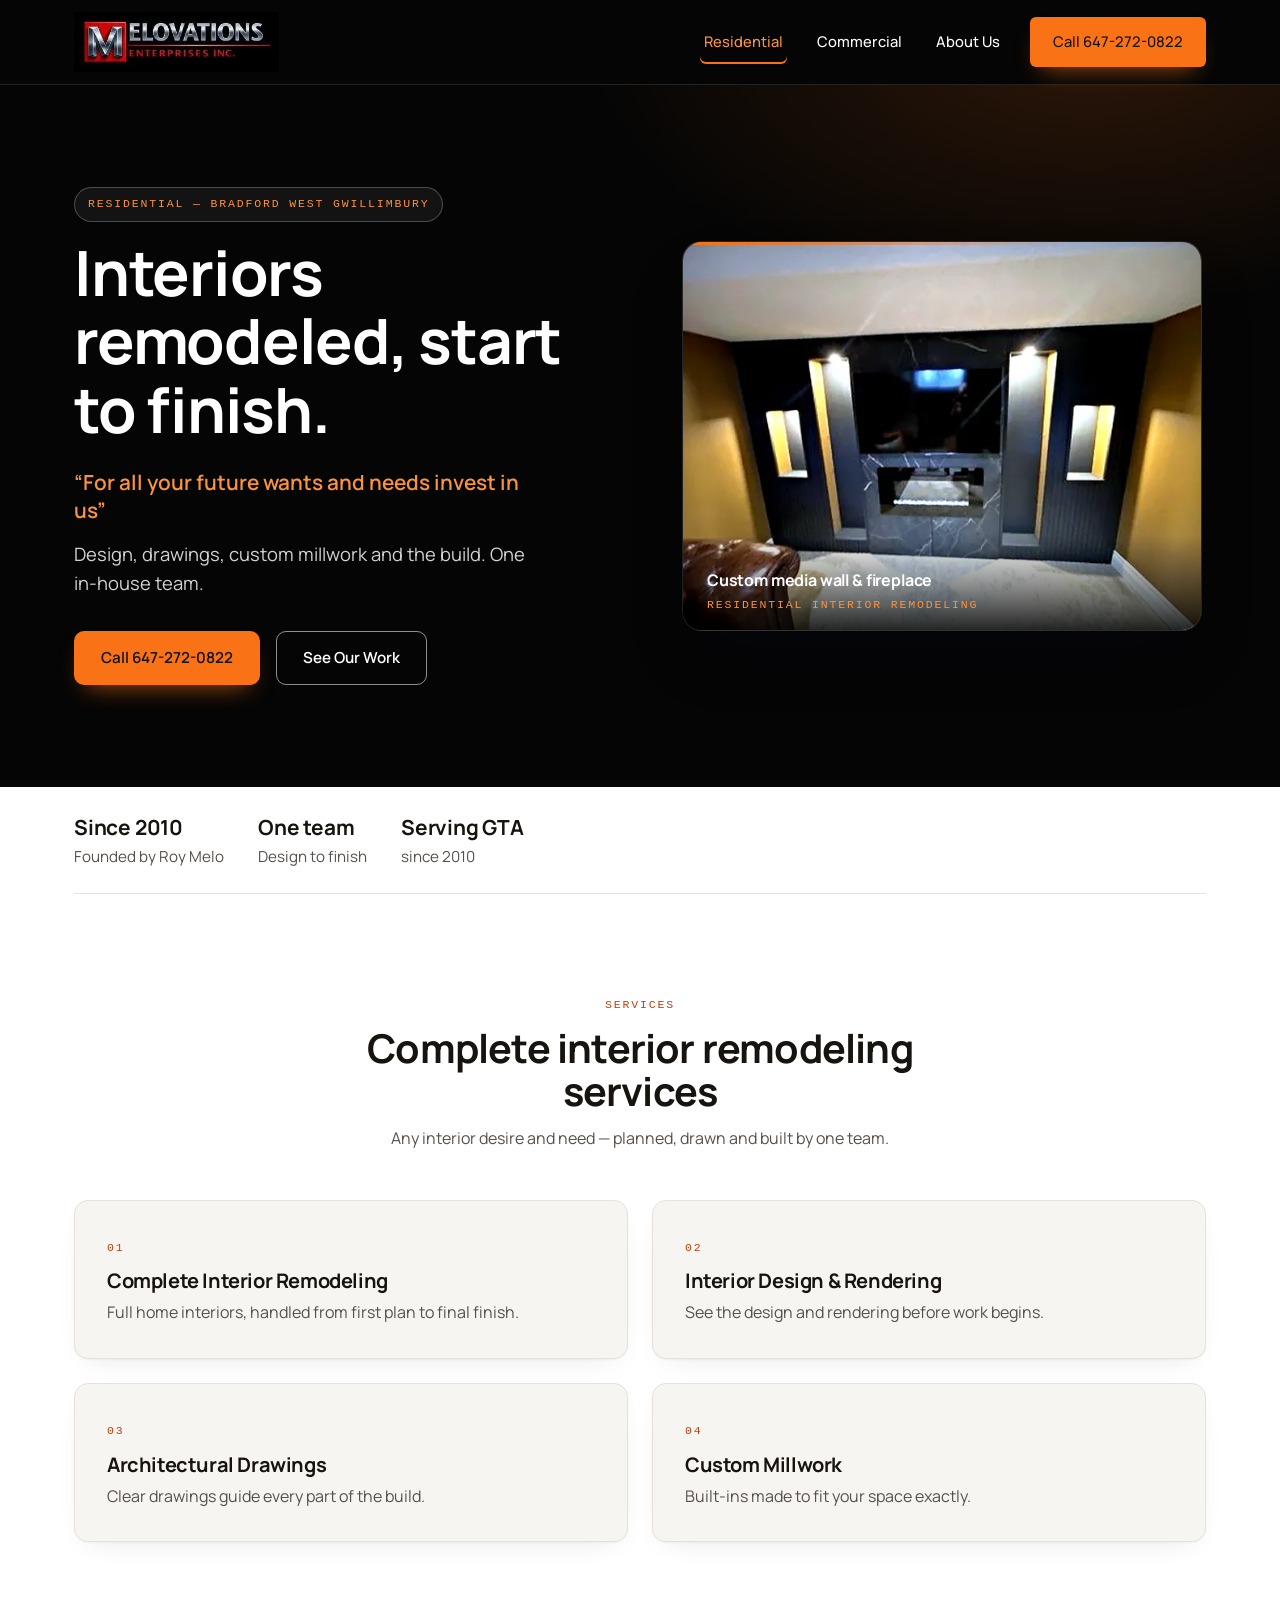
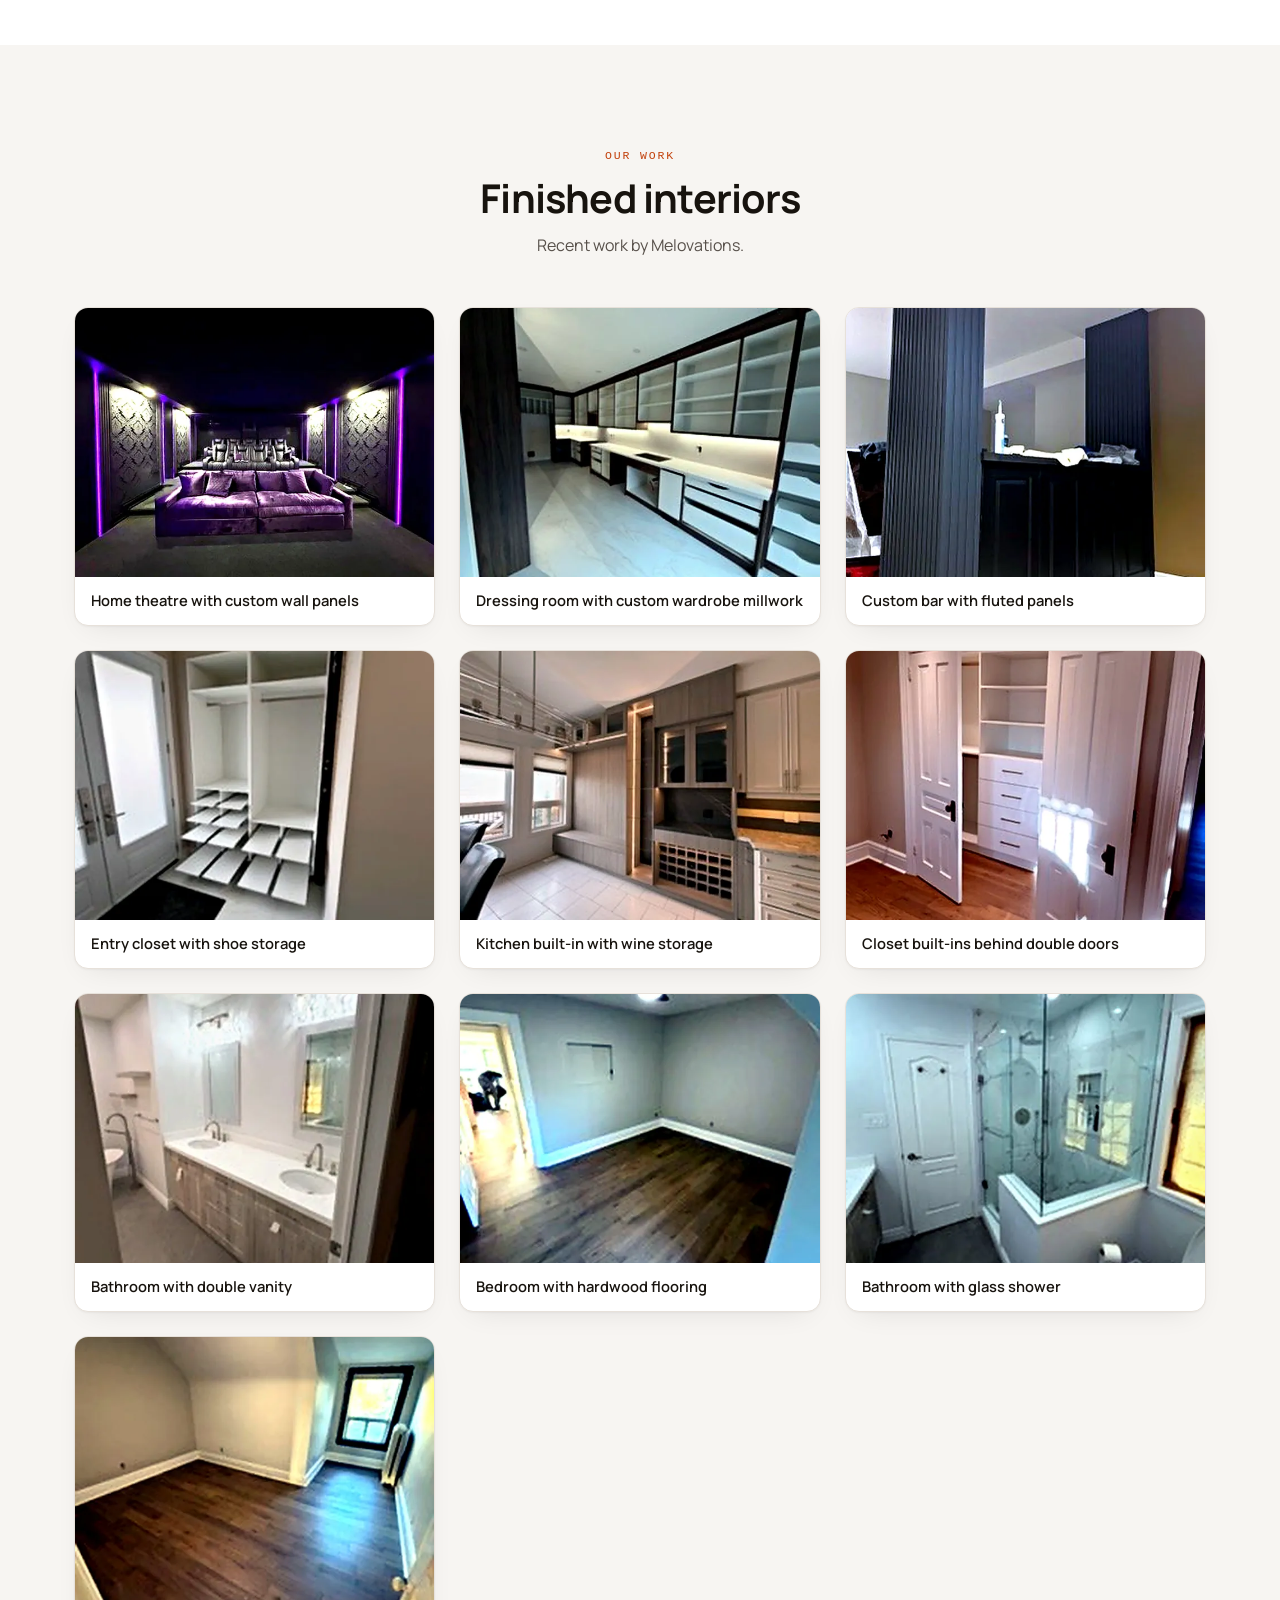
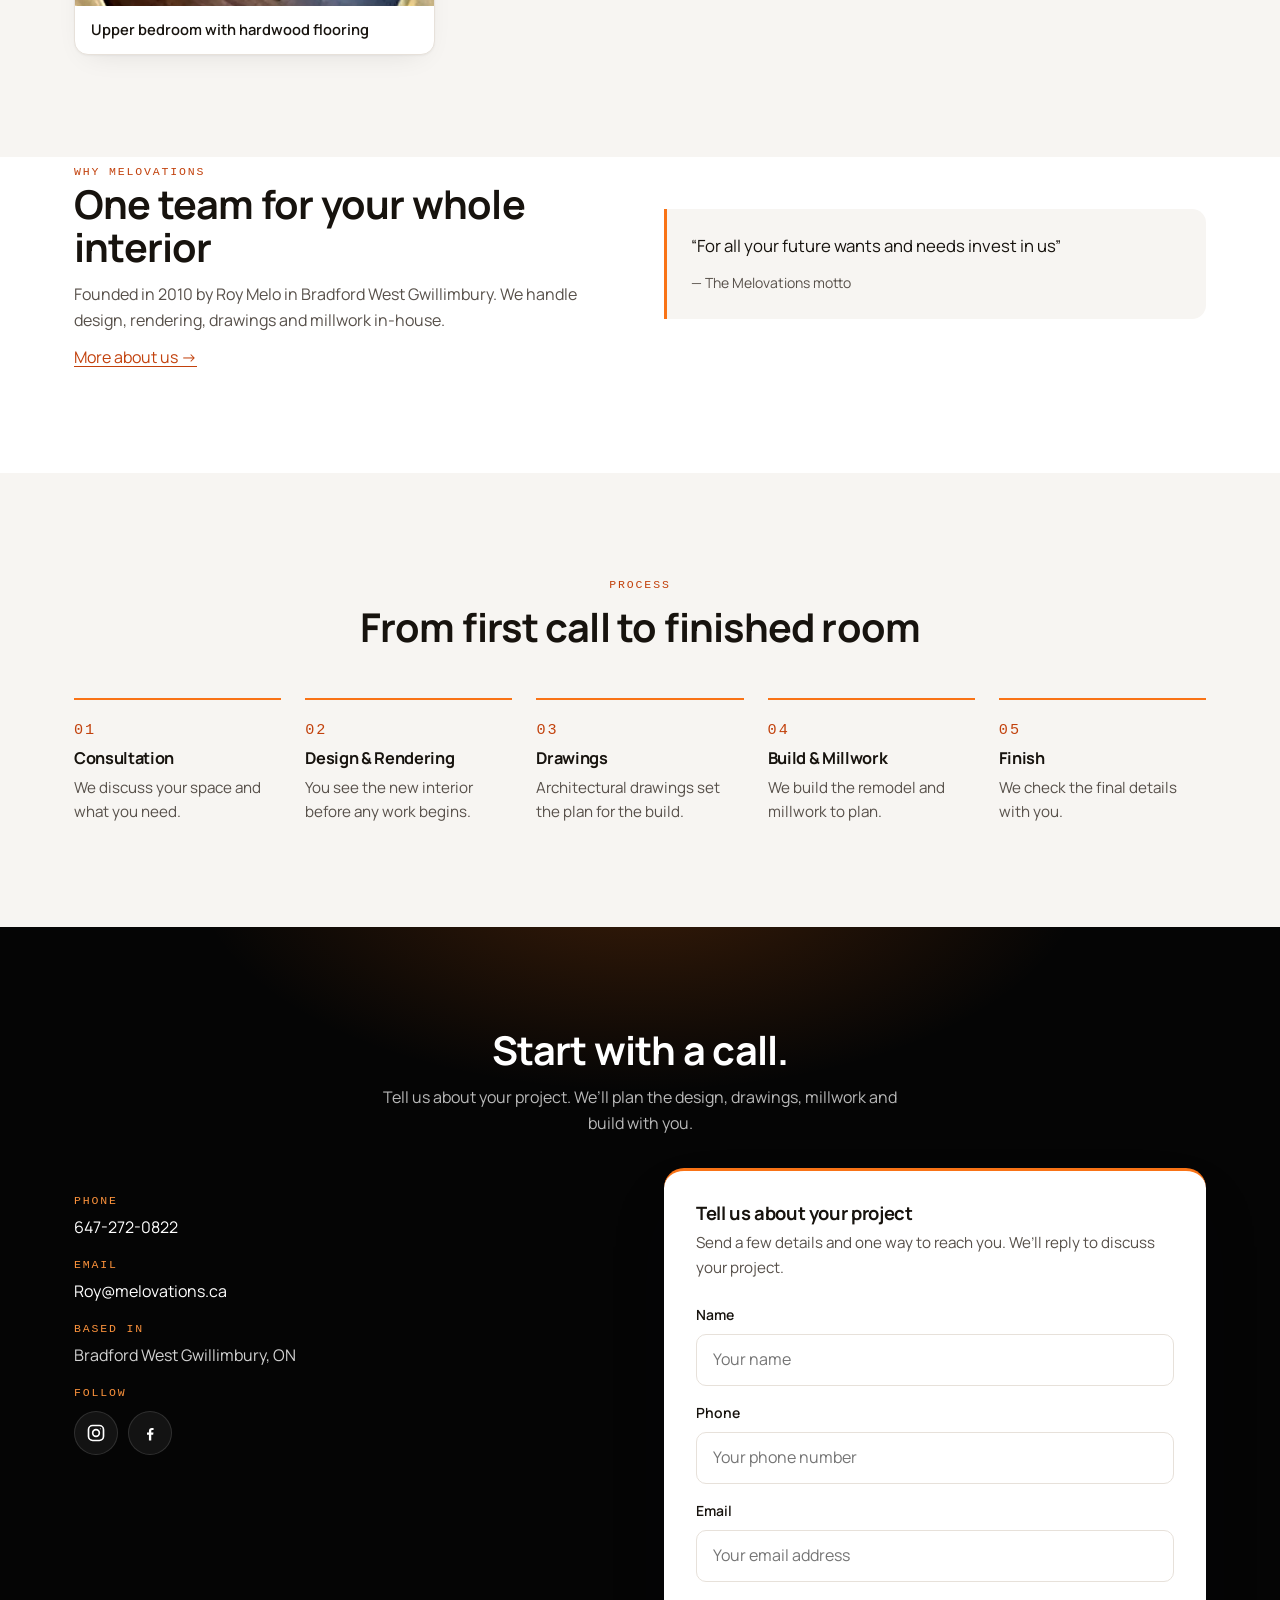
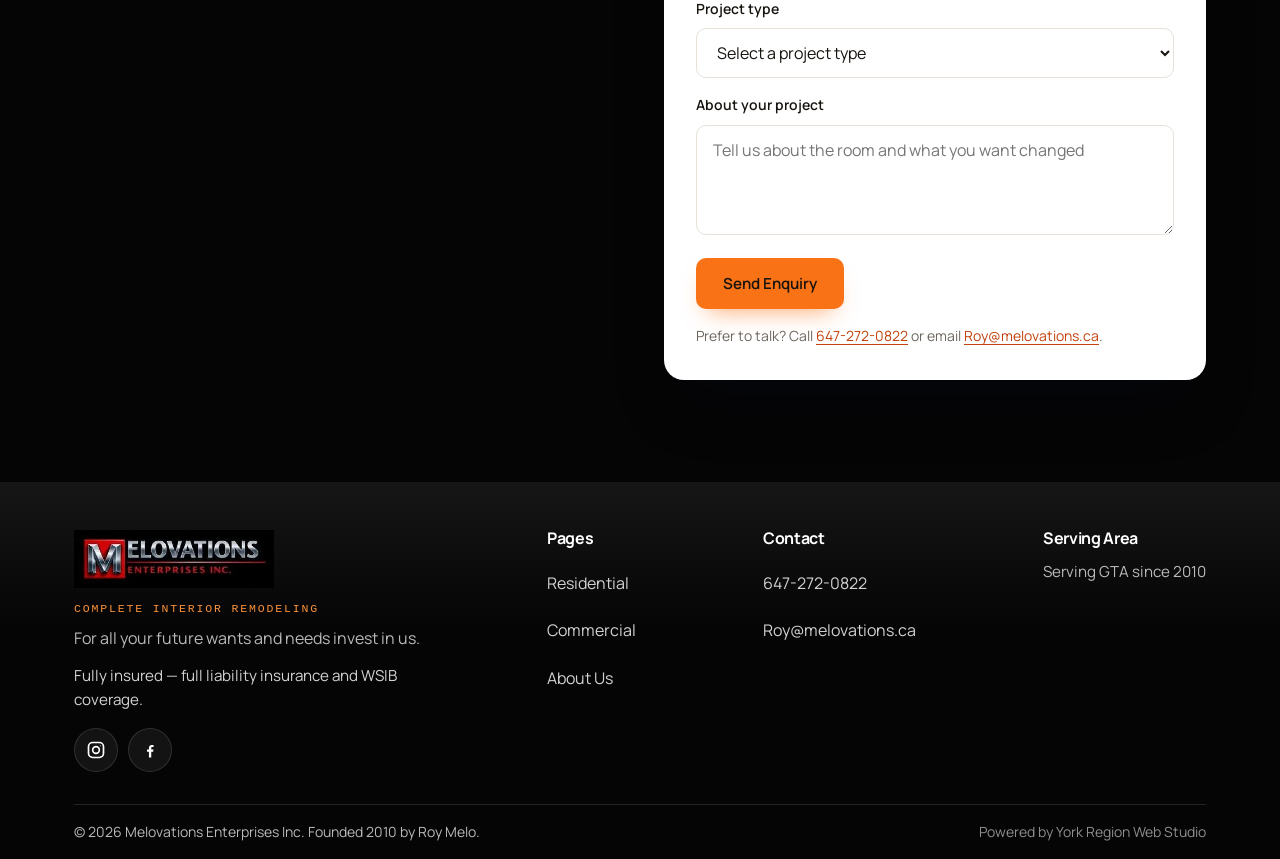
==== commit abad389c: "Update hero copy on index and commercial pages" ====
--- a/index.html
+++ b/index.html
@@ -83,9 +83,9 @@
   <div class="wrap grid">
     <div class="txt">
       <span class="eyebrow eyebrow-light">Residential — Bradford West Gwillimbury</span>
-      <h1>Complete interior remodeling for Bradford homes.</h1>
+      <h1>Interiors remodeled, start to finish.</h1>
       <p class="hero-motto">&ldquo;For all your future wants and needs invest in us&rdquo;</p>
-      <p class="lead">One team for design, drawings and custom millwork.</p>
+      <p class="lead">Design, drawings, custom millwork and the build. One in-house team.</p>
       <div class="hero-actions">
         <a class="btn btn-primary" href="tel:+16472720822">Call 647-272-0822</a>
         <a class="btn btn-ghost" href="#gallery">See Our Work</a>
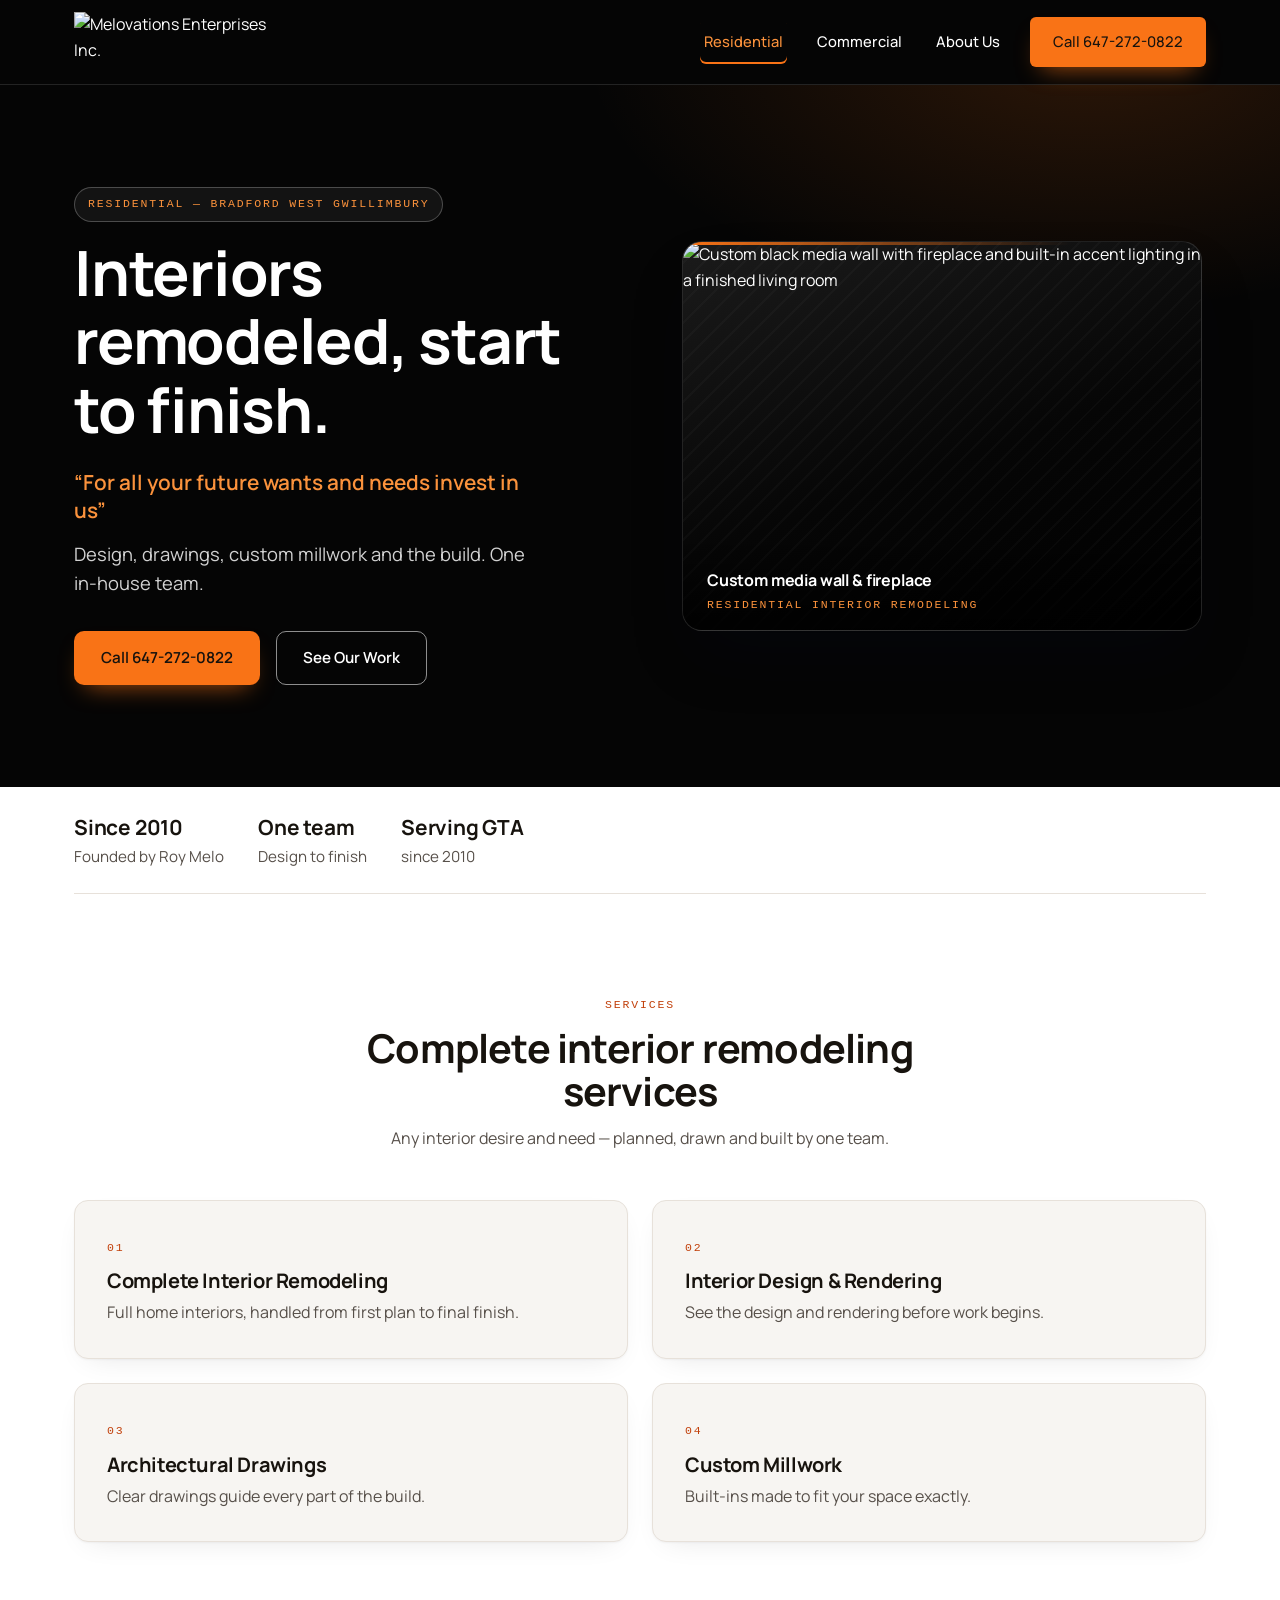
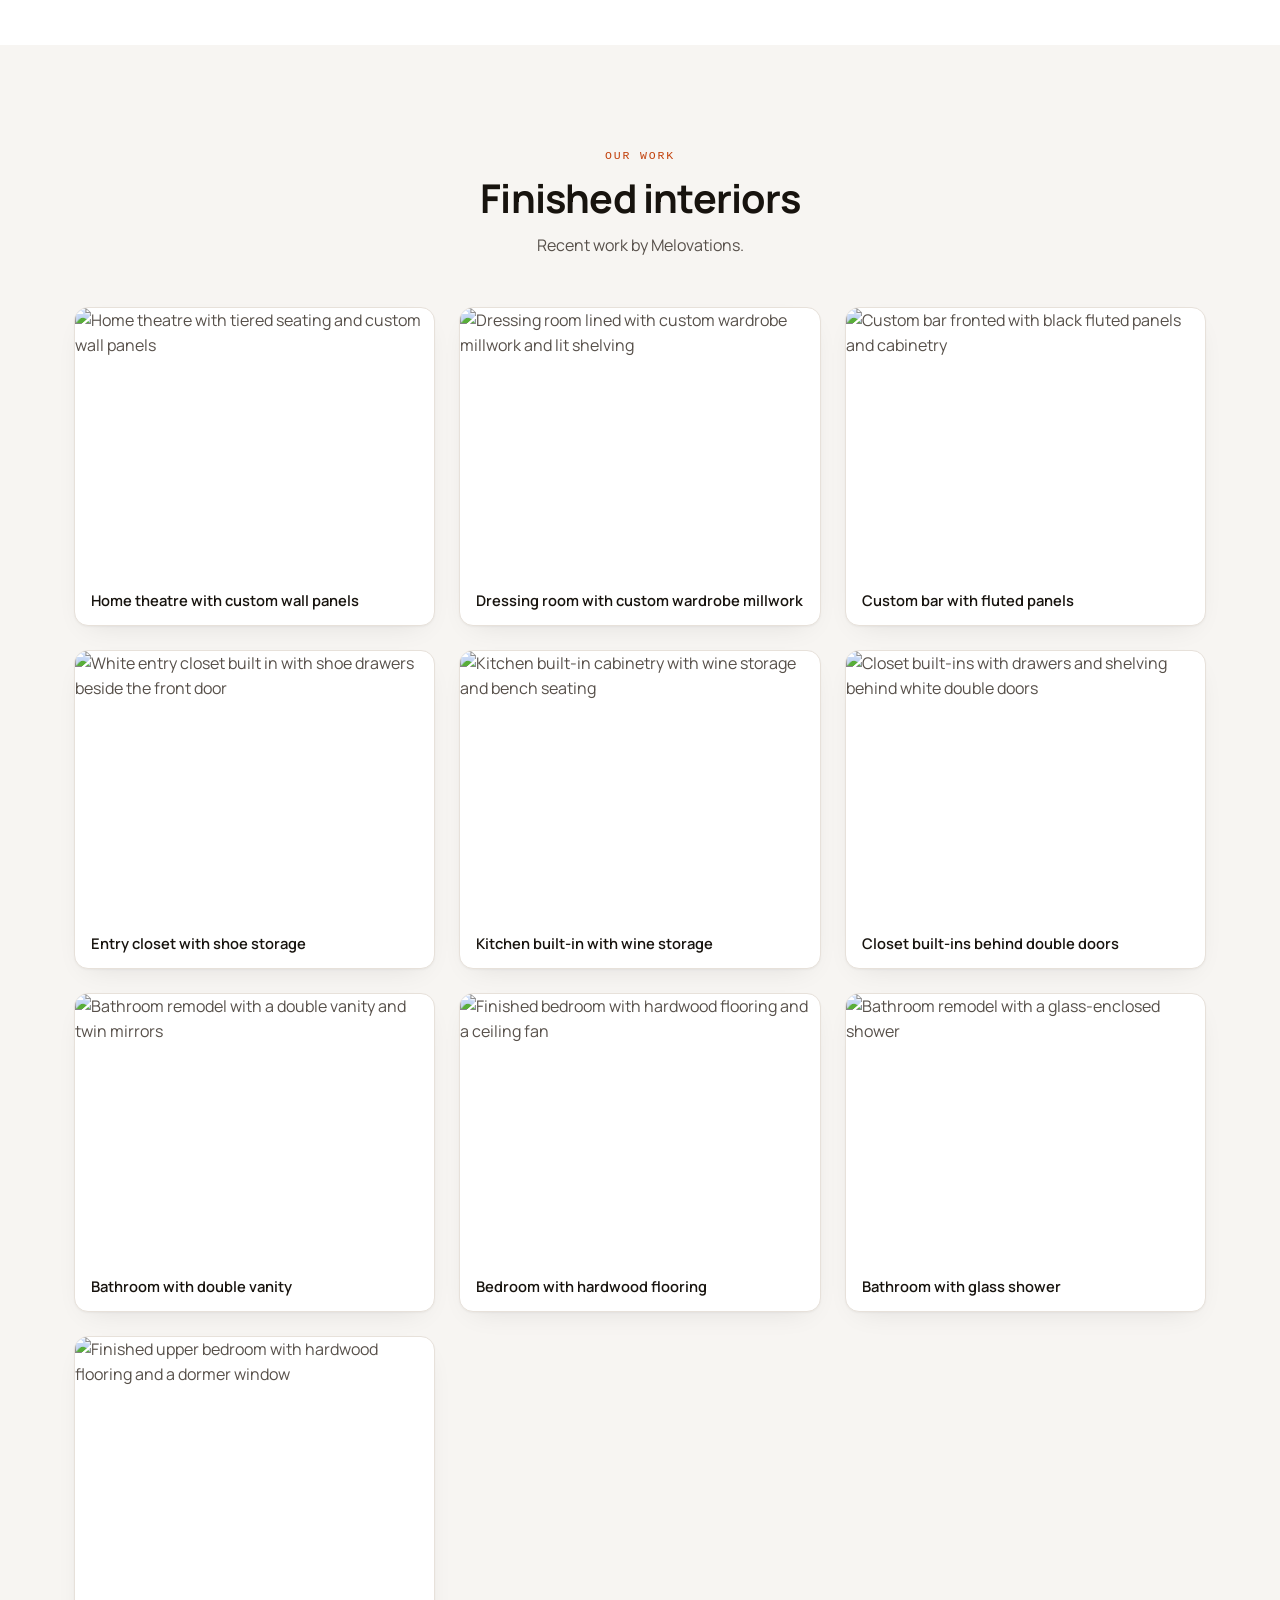
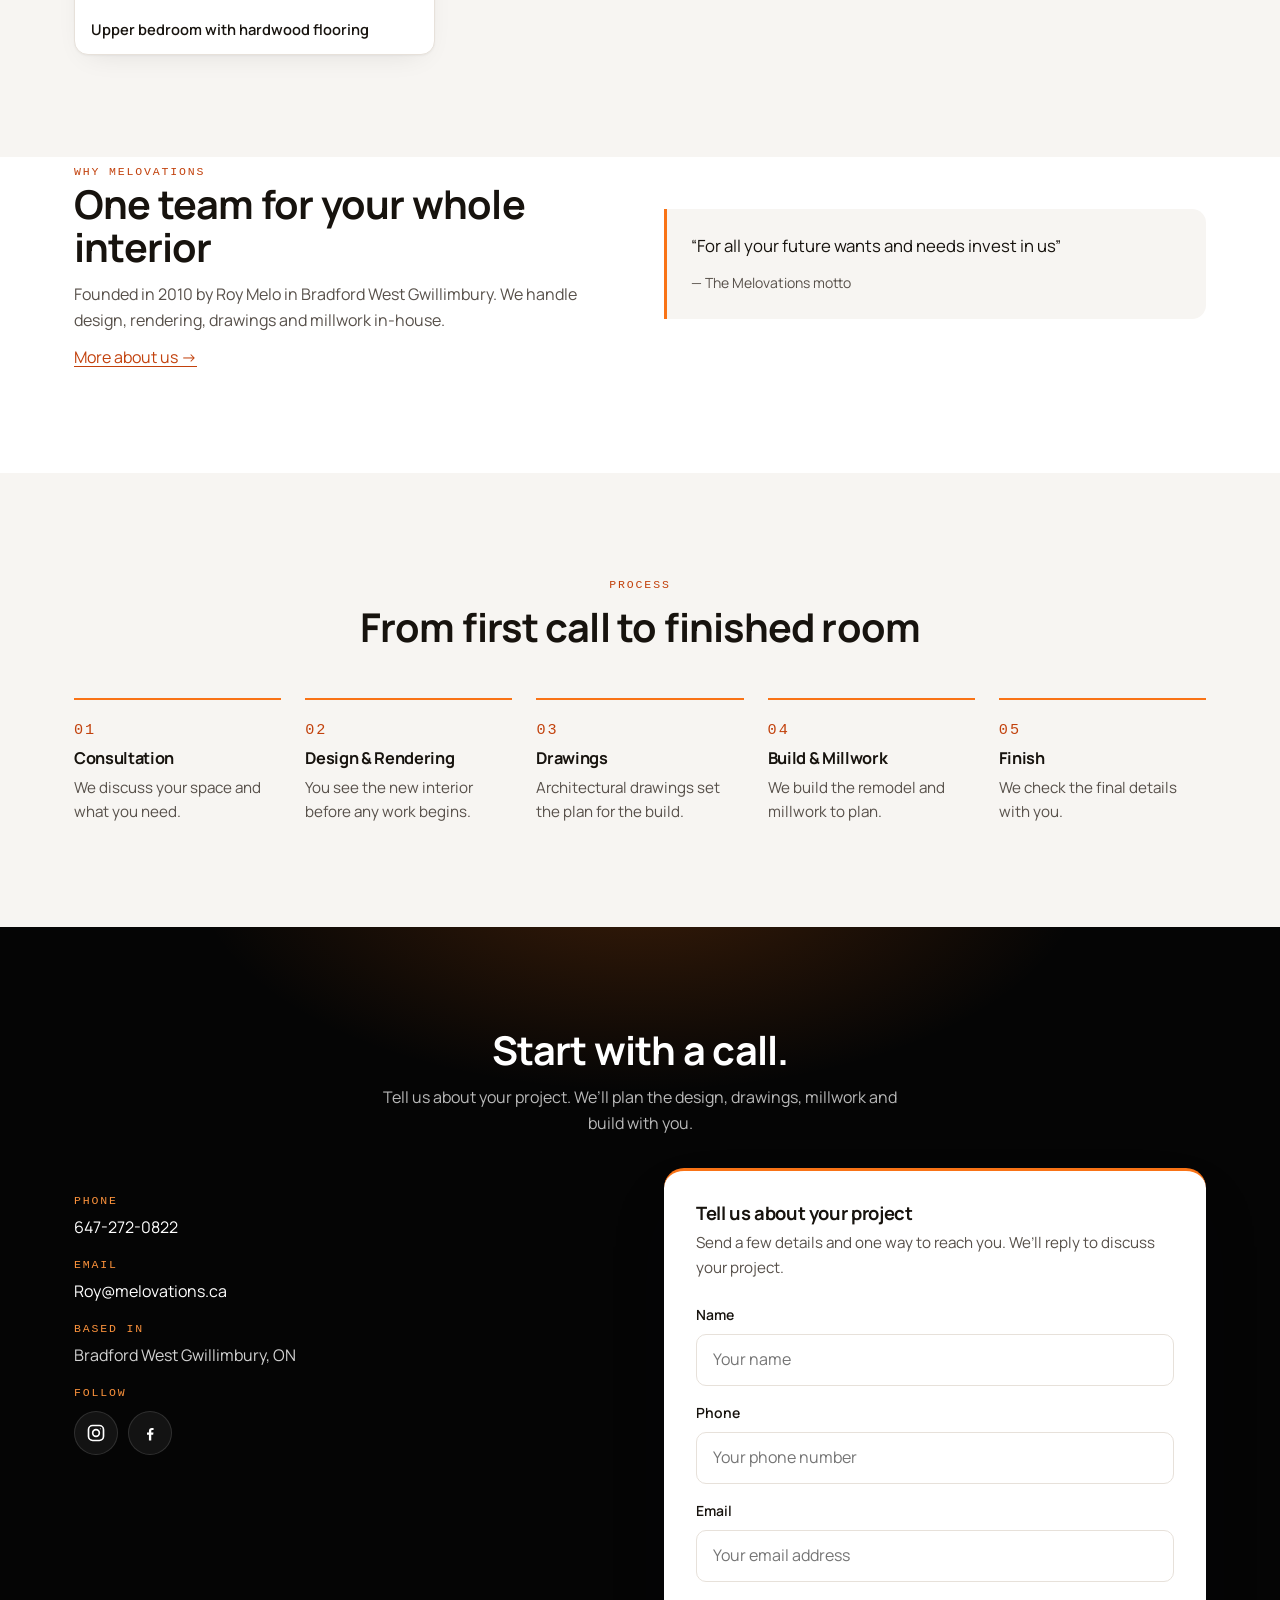
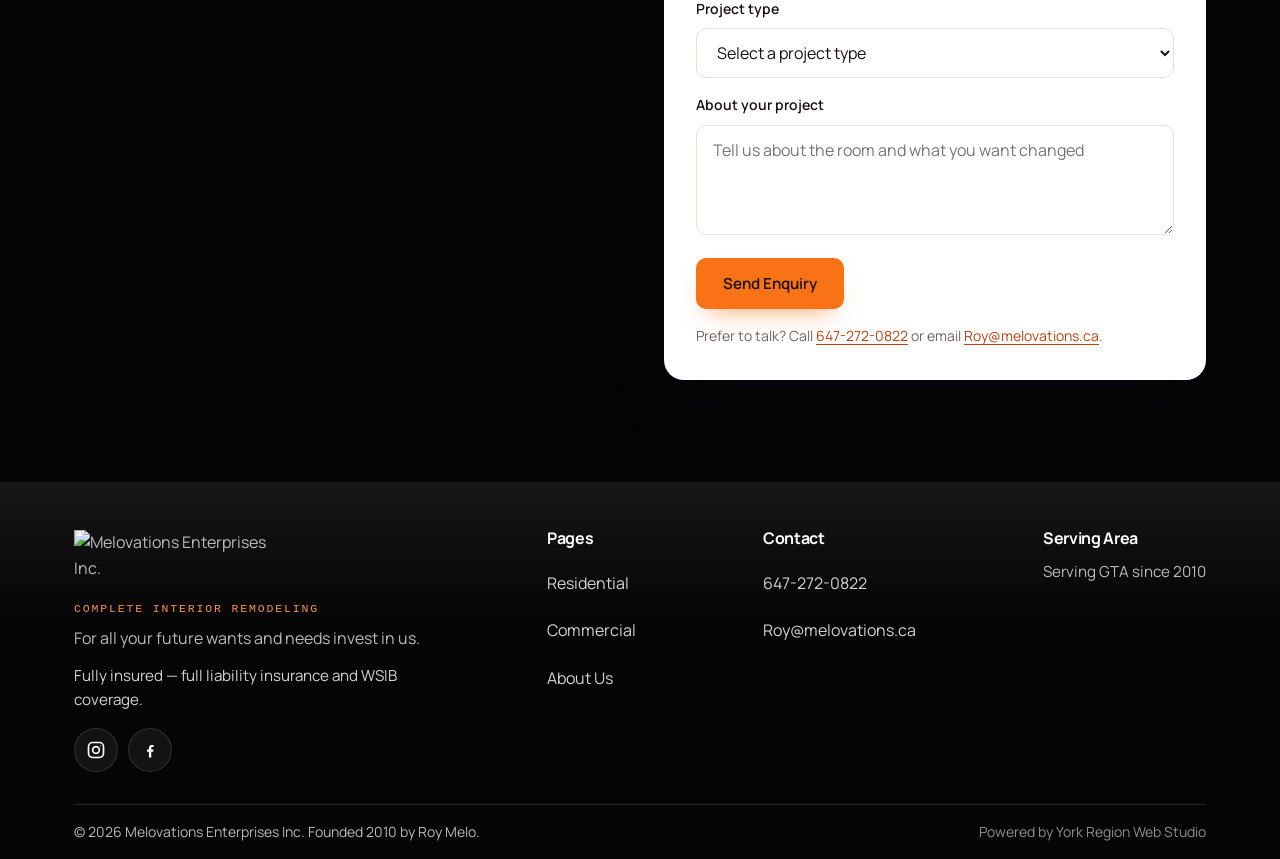
==== commit 3bd05d2c: "AVIF update BATCH A — replace index, commercial, about" ====
--- a/index.html
+++ b/index.html
@@ -28,7 +28,7 @@
 <link rel="preconnect" href="https://fonts.googleapis.com">
 <link rel="preconnect" href="https://fonts.gstatic.com" crossorigin>
 <link href="https://fonts.googleapis.com/css2?family=Manrope:wght@500;600;700;800&display=swap" rel="stylesheet">
-<link rel="preload" as="image" type="image/webp" fetchpriority="high" imagesrcset="assets/projects/media-wall-640.webp 640w, assets/projects/media-wall-960.webp 960w, assets/projects/media-wall-1200.webp 1200w, assets/projects/media-wall.webp 1600w" imagesizes="(max-width: 760px) calc(100vw - 48px), 520px">
+<link rel="preload" as="image" type="image/avif" fetchpriority="high" imagesrcset="assets/projects/media-wall-640.avif 640w, assets/projects/media-wall-960.avif 960w, assets/projects/media-wall-1200.avif 1200w, assets/projects/media-wall.avif 1600w" imagesizes="(max-width: 760px) calc(100vw - 48px), 520px">
 <link rel="stylesheet" href="styles.css">
 <script type="application/ld+json">
 {
@@ -63,7 +63,7 @@
 <a class="skip-link" href="#main">Skip to content</a>
 <header class="site-header">
   <div class="wrap header-inner">
-    <a class="brand" href="index.html" aria-label="Melovations Enterprises Inc. — home"><picture><source type="image/webp" srcset="assets/logo.webp"><img src="assets/logo.jpg" alt="Melovations Enterprises Inc." width="357" height="103" decoding="async"></picture></a>
+    <a class="brand" href="index.html" aria-label="Melovations Enterprises Inc. — home"><picture><source type="image/avif" srcset="assets/logo.avif"><source type="image/webp" srcset="assets/logo.webp"><img src="assets/logo.jpg" alt="Melovations Enterprises Inc." width="357" height="103" decoding="async"></picture></a>
     <button class="nav-toggle" id="navToggle" aria-label="Open menu" aria-expanded="false" aria-controls="mainNav">
       <svg width="22" height="22" viewBox="0 0 24 24" fill="none" stroke="currentColor" stroke-width="2" stroke-linecap="round" aria-hidden="true"><path d="M4 7h16M4 12h16M4 17h16"/></svg>
     </button>
@@ -93,7 +93,7 @@
     </div>
     <div class="hero-media">
       <figure class="hero-panel hero-panel-photo">
-        <picture><source type="image/webp" srcset="assets/projects/media-wall-640.webp 640w, assets/projects/media-wall-960.webp 960w, assets/projects/media-wall-1200.webp 1200w, assets/projects/media-wall.webp 1600w" sizes="(max-width: 760px) calc(100vw - 48px), 520px"><img src="assets/projects/media-wall.jpg" srcset="assets/projects/media-wall-640.jpg 640w, assets/projects/media-wall-960.jpg 960w, assets/projects/media-wall-1200.jpg 1200w, assets/projects/media-wall.jpg 1600w" sizes="(max-width: 760px) calc(100vw - 48px), 520px" alt="Custom black media wall with fireplace and built-in accent lighting in a finished living room" width="1600" height="1200" fetchpriority="high" decoding="async"></picture>
+        <picture><source type="image/avif" srcset="assets/projects/media-wall-640.avif 640w, assets/projects/media-wall-960.avif 960w, assets/projects/media-wall-1200.avif 1200w, assets/projects/media-wall.avif 1600w" sizes="(max-width: 760px) calc(100vw - 48px), 520px"><source type="image/webp" srcset="assets/projects/media-wall-640.webp 640w, assets/projects/media-wall-960.webp 960w, assets/projects/media-wall-1200.webp 1200w, assets/projects/media-wall.webp 1600w" sizes="(max-width: 760px) calc(100vw - 48px), 520px"><img src="assets/projects/media-wall.jpg" srcset="assets/projects/media-wall-640.jpg 640w, assets/projects/media-wall-960.jpg 960w, assets/projects/media-wall-1200.jpg 1200w, assets/projects/media-wall.jpg 1600w" sizes="(max-width: 760px) calc(100vw - 48px), 520px" alt="Custom black media wall with fireplace and built-in accent lighting in a finished living room" width="1600" height="1200" fetchpriority="high" decoding="async"></picture>
         <figcaption><span class="hero-panel-name">Custom media wall &amp; fireplace</span><span class="hero-panel-sub">Residential Interior Remodeling</span></figcaption>
       </figure>
     </div>
@@ -134,43 +134,43 @@
     </div>
     <div class="gallery">
       <figure>
-        <picture><source type="image/webp" srcset="assets/projects/home-theatre-640.webp 640w, assets/projects/home-theatre-960.webp 960w, assets/projects/home-theatre-1200.webp 1200w, assets/projects/home-theatre.webp 1440w" sizes="(max-width: 560px) calc(100vw - 48px), (max-width: 980px) calc(50vw - 36px), 361px"><img src="assets/projects/home-theatre.jpg" srcset="assets/projects/home-theatre-640.jpg 640w, assets/projects/home-theatre-960.jpg 960w, assets/projects/home-theatre-1200.jpg 1200w, assets/projects/home-theatre.jpg 1440w" sizes="(max-width: 560px) calc(100vw - 48px), (max-width: 980px) calc(50vw - 36px), 361px" alt="Home theatre with tiered seating and custom wall panels" width="1440" height="1080" loading="lazy" decoding="async"></picture>
+        <picture><source type="image/avif" srcset="assets/projects/home-theatre-640.avif 640w, assets/projects/home-theatre-960.avif 960w, assets/projects/home-theatre-1200.avif 1200w, assets/projects/home-theatre.avif 1440w" sizes="(max-width: 560px) calc(100vw - 48px), (max-width: 980px) calc(50vw - 36px), 361px"><source type="image/webp" srcset="assets/projects/home-theatre-640.webp 640w, assets/projects/home-theatre-960.webp 960w, assets/projects/home-theatre-1200.webp 1200w, assets/projects/home-theatre.webp 1440w" sizes="(max-width: 560px) calc(100vw - 48px), (max-width: 980px) calc(50vw - 36px), 361px"><img src="assets/projects/home-theatre.jpg" srcset="assets/projects/home-theatre-640.jpg 640w, assets/projects/home-theatre-960.jpg 960w, assets/projects/home-theatre-1200.jpg 1200w, assets/projects/home-theatre.jpg 1440w" sizes="(max-width: 560px) calc(100vw - 48px), (max-width: 980px) calc(50vw - 36px), 361px" alt="Home theatre with tiered seating and custom wall panels" width="1440" height="1080" loading="lazy" decoding="async"></picture>
         <figcaption>Home theatre with custom wall panels</figcaption>
       </figure>
       <figure>
-        <picture><source type="image/webp" srcset="assets/projects/dressing-room-640.webp 640w, assets/projects/dressing-room-960.webp 960w, assets/projects/dressing-room.webp 1280w" sizes="(max-width: 560px) calc(100vw - 48px), (max-width: 980px) calc(50vw - 36px), 361px"><img src="assets/projects/dressing-room.jpg" srcset="assets/projects/dressing-room-640.jpg 640w, assets/projects/dressing-room-960.jpg 960w, assets/projects/dressing-room.jpg 1280w" sizes="(max-width: 560px) calc(100vw - 48px), (max-width: 980px) calc(50vw - 36px), 361px" alt="Dressing room lined with custom wardrobe millwork and lit shelving" width="1280" height="960" loading="lazy" decoding="async"></picture>
+        <picture><source type="image/avif" srcset="assets/projects/dressing-room-640.avif 640w, assets/projects/dressing-room-960.avif 960w, assets/projects/dressing-room.avif 1280w" sizes="(max-width: 560px) calc(100vw - 48px), (max-width: 980px) calc(50vw - 36px), 361px"><source type="image/webp" srcset="assets/projects/dressing-room-640.webp 640w, assets/projects/dressing-room-960.webp 960w, assets/projects/dressing-room.webp 1280w" sizes="(max-width: 560px) calc(100vw - 48px), (max-width: 980px) calc(50vw - 36px), 361px"><img src="assets/projects/dressing-room.jpg" srcset="assets/projects/dressing-room-640.jpg 640w, assets/projects/dressing-room-960.jpg 960w, assets/projects/dressing-room.jpg 1280w" sizes="(max-width: 560px) calc(100vw - 48px), (max-width: 980px) calc(50vw - 36px), 361px" alt="Dressing room lined with custom wardrobe millwork and lit shelving" width="1280" height="960" loading="lazy" decoding="async"></picture>
         <figcaption>Dressing room with custom wardrobe millwork</figcaption>
       </figure>
       <figure>
-        <picture><source type="image/webp" srcset="assets/projects/fluted-bar-640.webp 640w, assets/projects/fluted-bar-960.webp 960w, assets/projects/fluted-bar.webp 1080w" sizes="(max-width: 560px) calc(100vw - 48px), (max-width: 980px) calc(50vw - 36px), 361px"><img src="assets/projects/fluted-bar.jpg" srcset="assets/projects/fluted-bar-640.jpg 640w, assets/projects/fluted-bar-960.jpg 960w, assets/projects/fluted-bar.jpg 1080w" sizes="(max-width: 560px) calc(100vw - 48px), (max-width: 980px) calc(50vw - 36px), 361px" alt="Custom bar fronted with black fluted panels and cabinetry" width="1080" height="1440" loading="lazy" decoding="async"></picture>
+        <picture><source type="image/avif" srcset="assets/projects/fluted-bar-640.avif 640w, assets/projects/fluted-bar-960.avif 960w, assets/projects/fluted-bar.avif 1080w" sizes="(max-width: 560px) calc(100vw - 48px), (max-width: 980px) calc(50vw - 36px), 361px"><source type="image/webp" srcset="assets/projects/fluted-bar-640.webp 640w, assets/projects/fluted-bar-960.webp 960w, assets/projects/fluted-bar.webp 1080w" sizes="(max-width: 560px) calc(100vw - 48px), (max-width: 980px) calc(50vw - 36px), 361px"><img src="assets/projects/fluted-bar.jpg" srcset="assets/projects/fluted-bar-640.jpg 640w, assets/projects/fluted-bar-960.jpg 960w, assets/projects/fluted-bar.jpg 1080w" sizes="(max-width: 560px) calc(100vw - 48px), (max-width: 980px) calc(50vw - 36px), 361px" alt="Custom bar fronted with black fluted panels and cabinetry" width="1080" height="1440" loading="lazy" decoding="async"></picture>
         <figcaption>Custom bar with fluted panels</figcaption>
       </figure>
       <figure>
-        <picture><source type="image/webp" srcset="assets/projects/entry-closet-640.webp 640w, assets/projects/entry-closet.webp 960w" sizes="(max-width: 560px) calc(100vw - 48px), (max-width: 980px) calc(50vw - 36px), 361px"><img src="assets/projects/entry-closet.jpg" srcset="assets/projects/entry-closet-640.jpg 640w, assets/projects/entry-closet.jpg 960w" sizes="(max-width: 560px) calc(100vw - 48px), (max-width: 980px) calc(50vw - 36px), 361px" alt="White entry closet built in with shoe drawers beside the front door" width="960" height="1280" loading="lazy" decoding="async"></picture>
+        <picture><source type="image/avif" srcset="assets/projects/entry-closet-640.avif 640w, assets/projects/entry-closet.avif 960w" sizes="(max-width: 560px) calc(100vw - 48px), (max-width: 980px) calc(50vw - 36px), 361px"><source type="image/webp" srcset="assets/projects/entry-closet-640.webp 640w, assets/projects/entry-closet.webp 960w" sizes="(max-width: 560px) calc(100vw - 48px), (max-width: 980px) calc(50vw - 36px), 361px"><img src="assets/projects/entry-closet.jpg" srcset="assets/projects/entry-closet-640.jpg 640w, assets/projects/entry-closet.jpg 960w" sizes="(max-width: 560px) calc(100vw - 48px), (max-width: 980px) calc(50vw - 36px), 361px" alt="White entry closet built in with shoe drawers beside the front door" width="960" height="1280" loading="lazy" decoding="async"></picture>
         <figcaption>Entry closet with shoe storage</figcaption>
       </figure>
       <figure>
-        <picture><source type="image/webp" srcset="assets/projects/kitchen-wine-cabinet-640.webp 640w, assets/projects/kitchen-wine-cabinet-960.webp 960w, assets/projects/kitchen-wine-cabinet.webp 1280w" sizes="(max-width: 560px) calc(100vw - 48px), (max-width: 980px) calc(50vw - 36px), 361px"><img src="assets/projects/kitchen-wine-cabinet.jpg" srcset="assets/projects/kitchen-wine-cabinet-640.jpg 640w, assets/projects/kitchen-wine-cabinet-960.jpg 960w, assets/projects/kitchen-wine-cabinet.jpg 1280w" sizes="(max-width: 560px) calc(100vw - 48px), (max-width: 980px) calc(50vw - 36px), 361px" alt="Kitchen built-in cabinetry with wine storage and bench seating" width="1280" height="960" loading="lazy" decoding="async"></picture>
+        <picture><source type="image/avif" srcset="assets/projects/kitchen-wine-cabinet-640.avif 640w, assets/projects/kitchen-wine-cabinet-960.avif 960w, assets/projects/kitchen-wine-cabinet.avif 1280w" sizes="(max-width: 560px) calc(100vw - 48px), (max-width: 980px) calc(50vw - 36px), 361px"><source type="image/webp" srcset="assets/projects/kitchen-wine-cabinet-640.webp 640w, assets/projects/kitchen-wine-cabinet-960.webp 960w, assets/projects/kitchen-wine-cabinet.webp 1280w" sizes="(max-width: 560px) calc(100vw - 48px), (max-width: 980px) calc(50vw - 36px), 361px"><img src="assets/projects/kitchen-wine-cabinet.jpg" srcset="assets/projects/kitchen-wine-cabinet-640.jpg 640w, assets/projects/kitchen-wine-cabinet-960.jpg 960w, assets/projects/kitchen-wine-cabinet.jpg 1280w" sizes="(max-width: 560px) calc(100vw - 48px), (max-width: 980px) calc(50vw - 36px), 361px" alt="Kitchen built-in cabinetry with wine storage and bench seating" width="1280" height="960" loading="lazy" decoding="async"></picture>
         <figcaption>Kitchen built-in with wine storage</figcaption>
       </figure>
       <figure>
-        <picture><source type="image/webp" srcset="assets/projects/closet-double-doors-640.webp 640w, assets/projects/closet-double-doors-960.webp 960w, assets/projects/closet-double-doors.webp 1080w" sizes="(max-width: 560px) calc(100vw - 48px), (max-width: 980px) calc(50vw - 36px), 361px"><img src="assets/projects/closet-double-doors.jpg" srcset="assets/projects/closet-double-doors-640.jpg 640w, assets/projects/closet-double-doors-960.jpg 960w, assets/projects/closet-double-doors.jpg 1080w" sizes="(max-width: 560px) calc(100vw - 48px), (max-width: 980px) calc(50vw - 36px), 361px" alt="Closet built-ins with drawers and shelving behind white double doors" width="1080" height="1440" loading="lazy" decoding="async"></picture>
+        <picture><source type="image/avif" srcset="assets/projects/closet-double-doors-640.avif 640w, assets/projects/closet-double-doors-960.avif 960w, assets/projects/closet-double-doors.avif 1080w" sizes="(max-width: 560px) calc(100vw - 48px), (max-width: 980px) calc(50vw - 36px), 361px"><source type="image/webp" srcset="assets/projects/closet-double-doors-640.webp 640w, assets/projects/closet-double-doors-960.webp 960w, assets/projects/closet-double-doors.webp 1080w" sizes="(max-width: 560px) calc(100vw - 48px), (max-width: 980px) calc(50vw - 36px), 361px"><img src="assets/projects/closet-double-doors.jpg" srcset="assets/projects/closet-double-doors-640.jpg 640w, assets/projects/closet-double-doors-960.jpg 960w, assets/projects/closet-double-doors.jpg 1080w" sizes="(max-width: 560px) calc(100vw - 48px), (max-width: 980px) calc(50vw - 36px), 361px" alt="Closet built-ins with drawers and shelving behind white double doors" width="1080" height="1440" loading="lazy" decoding="async"></picture>
         <figcaption>Closet built-ins behind double doors</figcaption>
       </figure>
       <figure>
-        <picture><source type="image/webp" srcset="assets/projects/bathroom-vanity-640.webp 640w, assets/projects/bathroom-vanity.webp 960w" sizes="(max-width: 560px) calc(100vw - 48px), (max-width: 980px) calc(50vw - 36px), 361px"><img src="assets/projects/bathroom-vanity.jpg" srcset="assets/projects/bathroom-vanity-640.jpg 640w, assets/projects/bathroom-vanity.jpg 960w" sizes="(max-width: 560px) calc(100vw - 48px), (max-width: 980px) calc(50vw - 36px), 361px" alt="Bathroom remodel with a double vanity and twin mirrors" width="960" height="1280" loading="lazy" decoding="async"></picture>
+        <picture><source type="image/avif" srcset="assets/projects/bathroom-vanity-640.avif 640w, assets/projects/bathroom-vanity.avif 960w" sizes="(max-width: 560px) calc(100vw - 48px), (max-width: 980px) calc(50vw - 36px), 361px"><source type="image/webp" srcset="assets/projects/bathroom-vanity-640.webp 640w, assets/projects/bathroom-vanity.webp 960w" sizes="(max-width: 560px) calc(100vw - 48px), (max-width: 980px) calc(50vw - 36px), 361px"><img src="assets/projects/bathroom-vanity.jpg" srcset="assets/projects/bathroom-vanity-640.jpg 640w, assets/projects/bathroom-vanity.jpg 960w" sizes="(max-width: 560px) calc(100vw - 48px), (max-width: 980px) calc(50vw - 36px), 361px" alt="Bathroom remodel with a double vanity and twin mirrors" width="960" height="1280" loading="lazy" decoding="async"></picture>
         <figcaption>Bathroom with double vanity</figcaption>
       </figure>
       <figure>
-        <picture><source type="image/webp" srcset="assets/projects/bedroom-hardwood-1-640.webp 640w, assets/projects/bedroom-hardwood-1.webp 960w" sizes="(max-width: 560px) calc(100vw - 48px), (max-width: 980px) calc(50vw - 36px), 361px"><img src="assets/projects/bedroom-hardwood-1.jpg" srcset="assets/projects/bedroom-hardwood-1-640.jpg 640w, assets/projects/bedroom-hardwood-1.jpg 960w" sizes="(max-width: 560px) calc(100vw - 48px), (max-width: 980px) calc(50vw - 36px), 361px" alt="Finished bedroom with hardwood flooring and a ceiling fan" width="960" height="1280" loading="lazy" decoding="async"></picture>
+        <picture><source type="image/avif" srcset="assets/projects/bedroom-hardwood-1-640.avif 640w, assets/projects/bedroom-hardwood-1.avif 960w" sizes="(max-width: 560px) calc(100vw - 48px), (max-width: 980px) calc(50vw - 36px), 361px"><source type="image/webp" srcset="assets/projects/bedroom-hardwood-1-640.webp 640w, assets/projects/bedroom-hardwood-1.webp 960w" sizes="(max-width: 560px) calc(100vw - 48px), (max-width: 980px) calc(50vw - 36px), 361px"><img src="assets/projects/bedroom-hardwood-1.jpg" srcset="assets/projects/bedroom-hardwood-1-640.jpg 640w, assets/projects/bedroom-hardwood-1.jpg 960w" sizes="(max-width: 560px) calc(100vw - 48px), (max-width: 980px) calc(50vw - 36px), 361px" alt="Finished bedroom with hardwood flooring and a ceiling fan" width="960" height="1280" loading="lazy" decoding="async"></picture>
         <figcaption>Bedroom with hardwood flooring</figcaption>
       </figure>
       <figure>
-        <picture><source type="image/webp" srcset="assets/projects/bathroom-glass-shower-640.webp 640w, assets/projects/bathroom-glass-shower.webp 960w" sizes="(max-width: 560px) calc(100vw - 48px), (max-width: 980px) calc(50vw - 36px), 361px"><img src="assets/projects/bathroom-glass-shower.jpg" srcset="assets/projects/bathroom-glass-shower-640.jpg 640w, assets/projects/bathroom-glass-shower.jpg 960w" sizes="(max-width: 560px) calc(100vw - 48px), (max-width: 980px) calc(50vw - 36px), 361px" alt="Bathroom remodel with a glass-enclosed shower" width="960" height="1280" loading="lazy" decoding="async"></picture>
+        <picture><source type="image/avif" srcset="assets/projects/bathroom-glass-shower-640.avif 640w, assets/projects/bathroom-glass-shower.avif 960w" sizes="(max-width: 560px) calc(100vw - 48px), (max-width: 980px) calc(50vw - 36px), 361px"><source type="image/webp" srcset="assets/projects/bathroom-glass-shower-640.webp 640w, assets/projects/bathroom-glass-shower.webp 960w" sizes="(max-width: 560px) calc(100vw - 48px), (max-width: 980px) calc(50vw - 36px), 361px"><img src="assets/projects/bathroom-glass-shower.jpg" srcset="assets/projects/bathroom-glass-shower-640.jpg 640w, assets/projects/bathroom-glass-shower.jpg 960w" sizes="(max-width: 560px) calc(100vw - 48px), (max-width: 980px) calc(50vw - 36px), 361px" alt="Bathroom remodel with a glass-enclosed shower" width="960" height="1280" loading="lazy" decoding="async"></picture>
         <figcaption>Bathroom with glass shower</figcaption>
       </figure>
       <figure>
-        <picture><source type="image/webp" srcset="assets/projects/bedroom-hardwood-2-640.webp 640w, assets/projects/bedroom-hardwood-2.webp 960w" sizes="(max-width: 560px) calc(100vw - 48px), (max-width: 980px) calc(50vw - 36px), 361px"><img src="assets/projects/bedroom-hardwood-2.jpg" srcset="assets/projects/bedroom-hardwood-2-640.jpg 640w, assets/projects/bedroom-hardwood-2.jpg 960w" sizes="(max-width: 560px) calc(100vw - 48px), (max-width: 980px) calc(50vw - 36px), 361px" alt="Finished upper bedroom with hardwood flooring and a dormer window" width="960" height="1280" loading="lazy" decoding="async"></picture>
+        <picture><source type="image/avif" srcset="assets/projects/bedroom-hardwood-2-640.avif 640w, assets/projects/bedroom-hardwood-2.avif 960w" sizes="(max-width: 560px) calc(100vw - 48px), (max-width: 980px) calc(50vw - 36px), 361px"><source type="image/webp" srcset="assets/projects/bedroom-hardwood-2-640.webp 640w, assets/projects/bedroom-hardwood-2.webp 960w" sizes="(max-width: 560px) calc(100vw - 48px), (max-width: 980px) calc(50vw - 36px), 361px"><img src="assets/projects/bedroom-hardwood-2.jpg" srcset="assets/projects/bedroom-hardwood-2-640.jpg 640w, assets/projects/bedroom-hardwood-2.jpg 960w" sizes="(max-width: 560px) calc(100vw - 48px), (max-width: 980px) calc(50vw - 36px), 361px" alt="Finished upper bedroom with hardwood flooring and a dormer window" width="960" height="1280" loading="lazy" decoding="async"></picture>
         <figcaption>Upper bedroom with hardwood flooring</figcaption>
       </figure>
     </div>
@@ -273,7 +273,7 @@
   <div class="wrap">
     <div class="footer-top">
       <div class="footer-brand">
-        <picture><source type="image/webp" srcset="assets/logo.webp"><img src="assets/logo.jpg" alt="Melovations Enterprises Inc." width="357" height="103" loading="lazy" decoding="async"></picture>
+        <picture><source type="image/avif" srcset="assets/logo.avif"><source type="image/webp" srcset="assets/logo.webp"><img src="assets/logo.jpg" alt="Melovations Enterprises Inc." width="357" height="103" loading="lazy" decoding="async"></picture>
         <div class="footer-sub">Complete Interior Remodeling</div>
         <p class="footer-tagline">For all your future wants and needs invest in us.</p>
         <p class="footer-insure">Fully insured — full liability insurance and WSIB coverage.</p>
